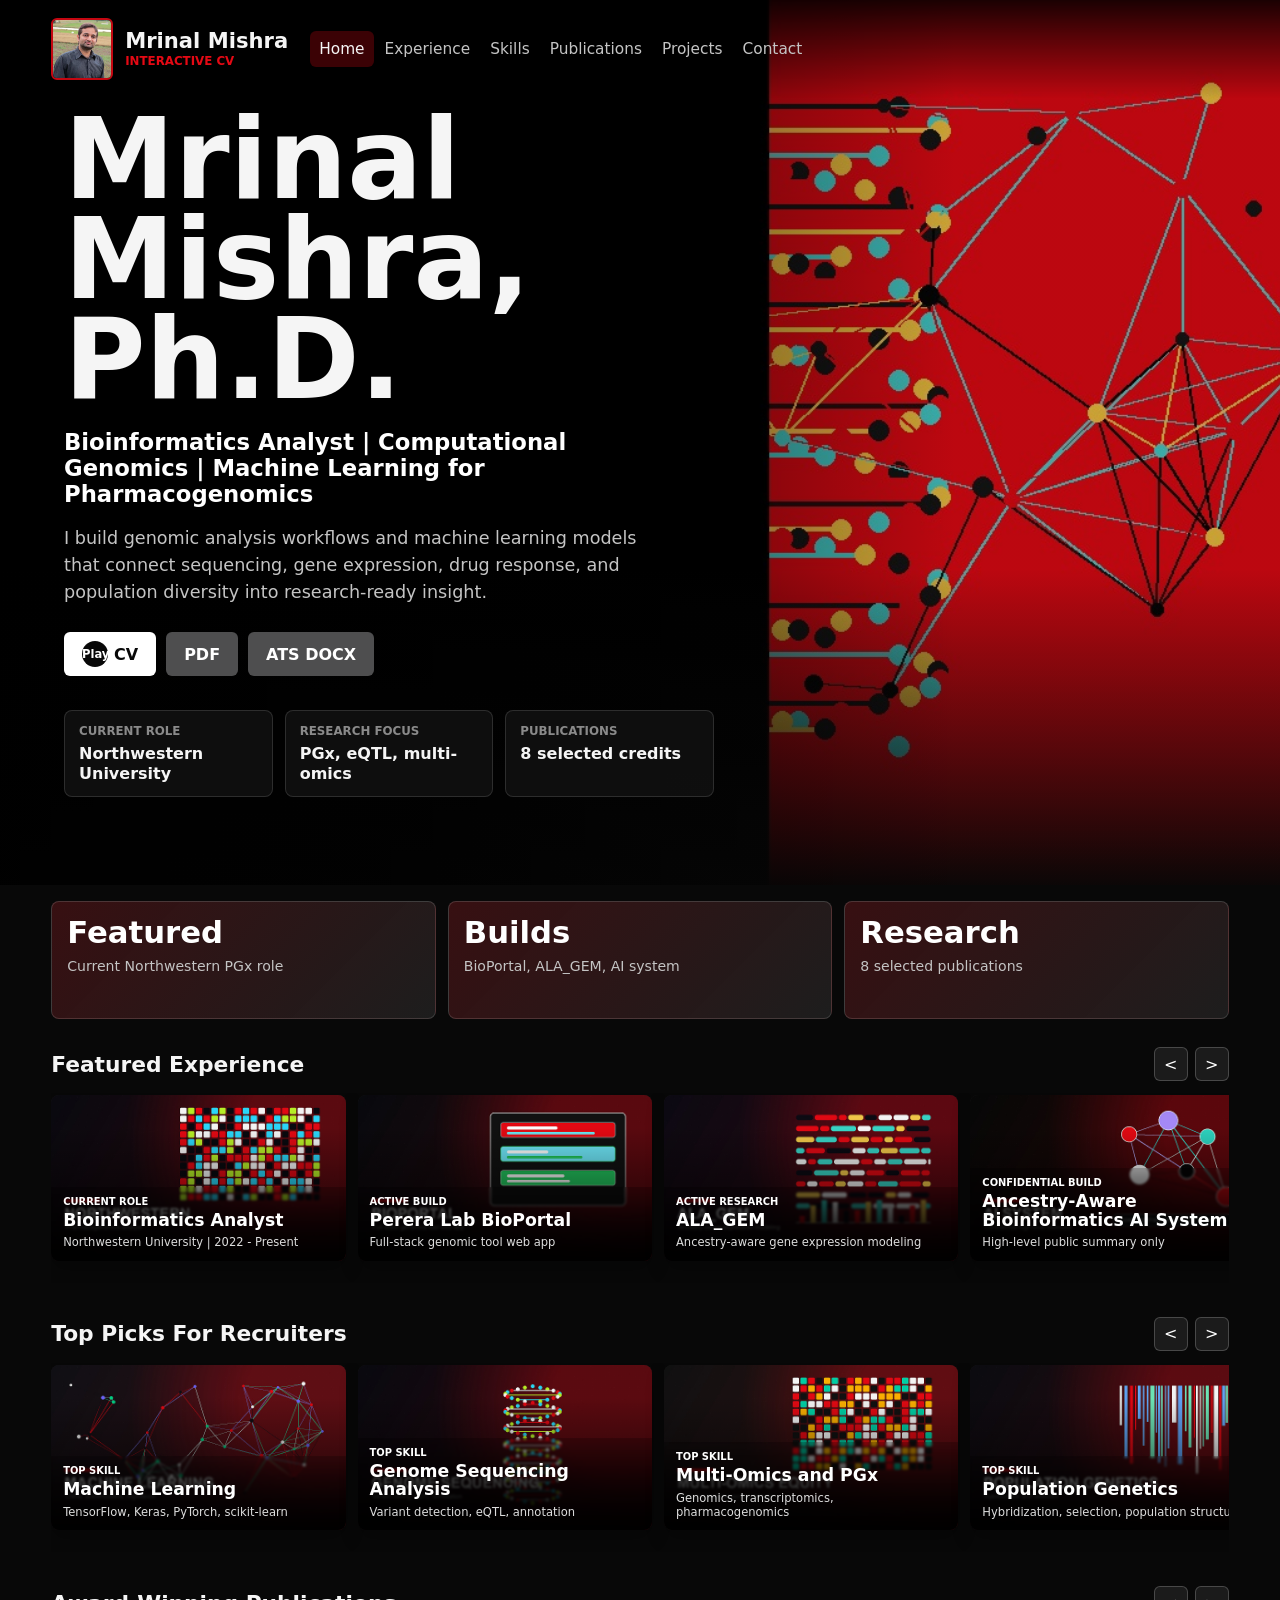
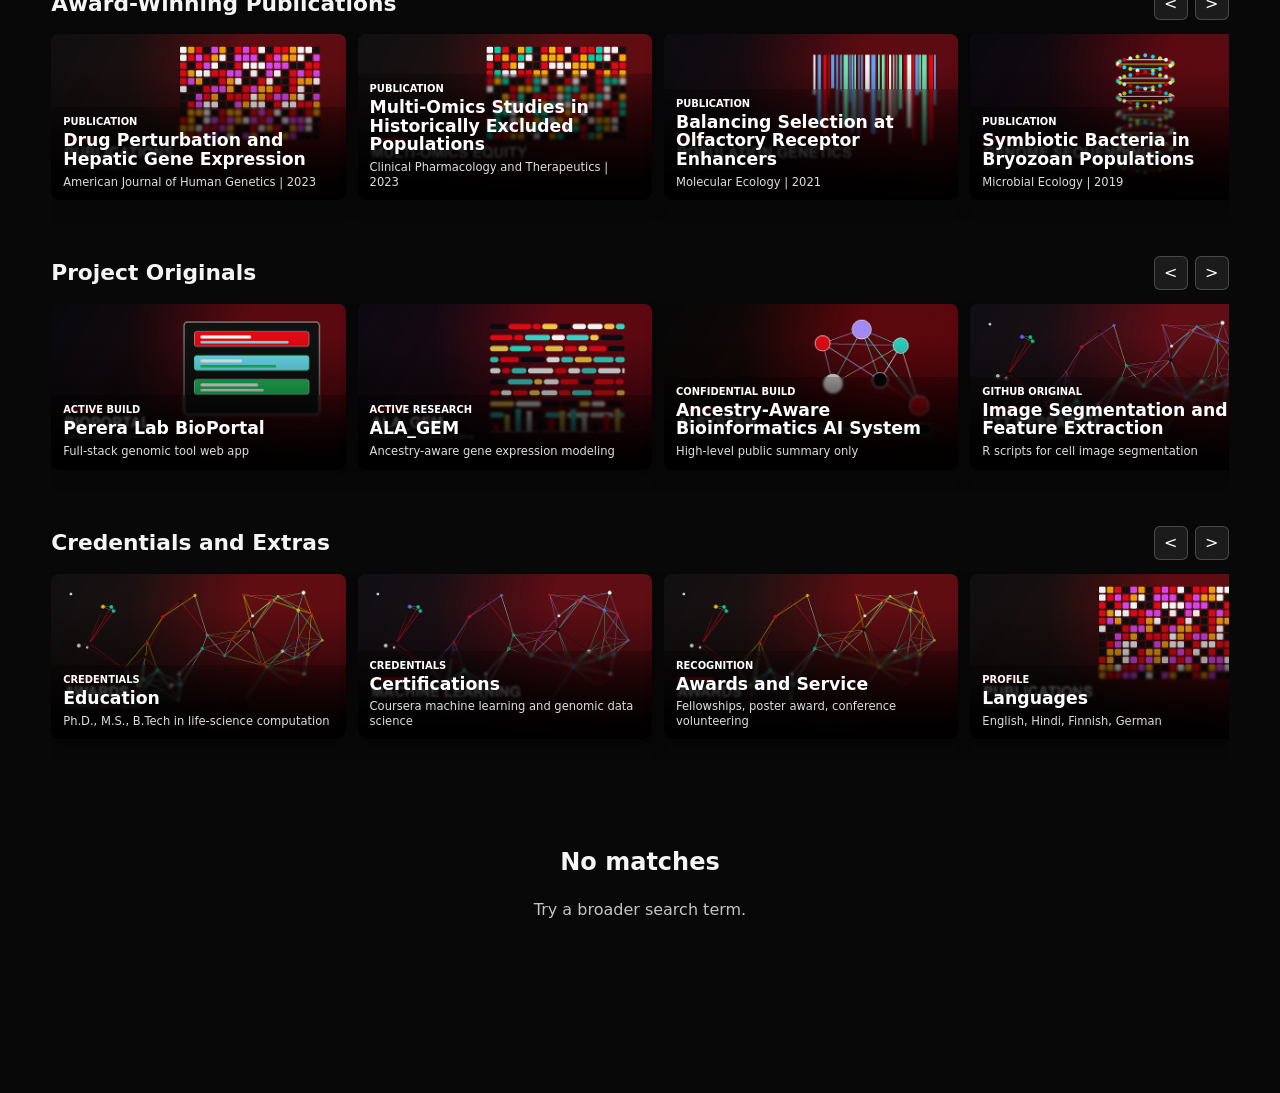
==== index.html @ 14920aa0 "Publish interactive CV site" ====
<!doctype html>
<html lang="en">
  <head>
    <meta charset="utf-8">
    <meta name="viewport" content="width=device-width, initial-scale=1">
    <title>Mrinal Mishra | Interactive CV</title>
    <meta name="description" content="Interactive streaming-style CV for Mrinal Mishra, Ph.D., Bioinformatics Analyst.">
    <link rel="preload" href="assets/hero-genomics.jpg" as="image">
    <link rel="stylesheet" href="styles.css">
  </head>
  <body>
    <header class="topbar" data-topbar>
      <a class="brand" href="#home" aria-label="Mrinal Mishra interactive CV home">
        <img class="brand-photo" src="assets/mrinal-avatar.jpg" alt="Mrinal Mishra">
        <span>
          <strong>Mrinal Mishra</strong>
          <small>Interactive CV</small>
        </span>
      </a>
      <nav class="nav-tabs" aria-label="CV sections">
        <button class="nav-tab is-active" data-tab="home" type="button">Home</button>
        <button class="nav-tab" data-tab="experience" type="button">Experience</button>
        <button class="nav-tab" data-tab="skills" type="button">Skills</button>
        <button class="nav-tab" data-tab="publications" type="button">Publications</button>
        <button class="nav-tab" data-tab="projects" type="button">Projects</button>
        <button class="nav-tab" data-tab="contact" type="button">Contact</button>
      </nav>
    </header>

    <main id="home">
      <section class="hero" aria-labelledby="hero-title">
        <div class="hero-backdrop"></div>
        <div class="hero-copy">
          <h1 id="hero-title">Mrinal Mishra, Ph.D.</h1>
          <p class="subtitle">Bioinformatics Analyst | Computational Genomics | Machine Learning for Pharmacogenomics</p>
          <p class="summary">
            I build genomic analysis workflows and machine learning models that connect sequencing, gene expression,
            drug response, and population diversity into research-ready insight.
          </p>
          <div class="hero-buttons" aria-label="Primary actions">
            <button class="primary-btn" data-open-profile type="button"><span aria-hidden="true">Play</span> CV</button>
            <a class="secondary-btn" href="downloads/Mrinal_Mishra_Netflix_Style_CV.pdf">PDF</a>
            <a class="secondary-btn" href="downloads/Mrinal_Mishra_ATS_CV.docx">ATS DOCX</a>
          </div>
          <dl class="stats">
            <div>
              <dt>Current Role</dt>
              <dd>Northwestern University</dd>
            </div>
            <div>
              <dt>Research Focus</dt>
              <dd>PGx, eQTL, multi-omics</dd>
            </div>
            <div>
              <dt>Publications</dt>
              <dd>8 selected credits</dd>
            </div>
          </dl>
        </div>
      </section>

      <section class="rail-shell" aria-live="polite">
        <div class="section-heading">
          <p data-tab-label>Home</p>
          <h2 data-page-title>Because you viewed computational genomics</h2>
        </div>
        <div class="tab-panel" data-tab-panel></div>
        <div class="rail-stack" data-rows></div>
        <div class="empty-state" data-empty hidden>
          <h2>No matches</h2>
          <p>Try a broader search term.</p>
        </div>
      </section>
    </main>

    <div class="modal" data-modal hidden role="dialog" aria-modal="true">
      <div class="modal-panel" data-modal-panel>
        <button class="modal-close" data-close-modal type="button" aria-label="Close detail panel">x</button>
        <div class="modal-art" data-modal-art></div>
        <div class="modal-body">
          <p class="modal-kicker" data-modal-kicker></p>
          <h2 data-modal-title></h2>
          <p class="modal-meta" data-modal-meta></p>
          <p class="modal-summary" data-modal-summary></p>
          <div class="modal-figure" data-modal-figure></div>
          <ul class="modal-list" data-modal-list></ul>
          <div class="modal-links" data-modal-links></div>
        </div>
      </div>
    </div>

    <template id="row-template">
      <section class="rail" data-row>
        <div class="rail-head">
          <h3></h3>
          <div class="rail-controls">
            <button type="button" class="rail-btn" data-scroll-left aria-label="Scroll row left">&lt;</button>
            <button type="button" class="rail-btn" data-scroll-right aria-label="Scroll row right">&gt;</button>
          </div>
        </div>
        <div class="cards" data-cards></div>
      </section>
    </template>

    <template id="card-template">
      <article class="card" tabindex="0">
        <img alt="">
        <div class="card-gradient"></div>
        <div class="card-copy">
          <p class="card-kicker"></p>
          <h4></h4>
          <p class="card-line"></p>
        </div>
      </article>
    </template>

    <script src="app.js"></script>
  </body>
</html>
---- styles.css ----
:root {
  color-scheme: dark;
  --bg: #080808;
  --bg-2: #111111;
  --panel: #181818;
  --panel-2: #242424;
  --text: #f5f5f5;
  --muted: #c4c4c4;
  --dim: #8a8a8a;
  --red: #e50914;
  --red-dark: #b20710;
  --teal: #38d7c7;
  --gold: #f7c94b;
  --violet: #9b5cff;
  --radius: 8px;
  --shadow: 0 20px 48px rgba(0, 0, 0, 0.48);
}

* {
  box-sizing: border-box;
}

html {
  scroll-behavior: smooth;
}

body {
  margin: 0;
  min-height: 100vh;
  background:
    linear-gradient(180deg, rgba(8, 8, 8, 0.42) 0%, var(--bg) 54%),
    var(--bg);
  color: var(--text);
  font-family: Inter, ui-sans-serif, system-ui, -apple-system, BlinkMacSystemFont, "Segoe UI", sans-serif;
  letter-spacing: 0;
}

body.modal-open {
  overflow: hidden;
}

a {
  color: inherit;
  text-decoration: none;
}

button,
input {
  font: inherit;
}

.sr-only {
  position: absolute;
  width: 1px;
  height: 1px;
  padding: 0;
  margin: -1px;
  overflow: hidden;
  clip: rect(0, 0, 0, 0);
  white-space: nowrap;
  border: 0;
}

.topbar {
  position: fixed;
  z-index: 30;
  inset: 0 0 auto;
  display: flex;
  align-items: center;
  gap: 22px;
  padding: 18px clamp(18px, 4vw, 58px);
  background: linear-gradient(180deg, rgba(0, 0, 0, 0.86), rgba(0, 0, 0, 0));
  transition: background 180ms ease, padding 180ms ease;
}

.topbar.is-solid {
  padding-block: 12px;
  background: rgba(5, 5, 5, 0.94);
  backdrop-filter: blur(12px);
  box-shadow: 0 8px 24px rgba(0, 0, 0, 0.35);
}

.brand {
  flex: 0 0 auto;
  display: inline-flex;
  align-items: center;
  gap: 12px;
  min-width: 220px;
  color: var(--text);
  line-height: 1.05;
}

.brand-photo {
  width: 62px;
  height: 62px;
  border-radius: 6px;
  object-fit: cover;
  border: 2px solid rgba(229, 9, 20, 0.86);
  box-shadow: 0 8px 20px rgba(0, 0, 0, 0.34);
}

.brand strong,
.brand small {
  display: block;
}

.brand strong {
  font-size: clamp(1.05rem, 1.65vw, 1.34rem);
  font-weight: 900;
}

.brand small {
  margin-top: 3px;
  color: var(--red);
  font-size: 0.74rem;
  font-weight: 850;
  text-transform: uppercase;
}

.nav-tabs {
  display: flex;
  flex-wrap: nowrap;
  align-items: center;
  gap: 2px;
  min-width: 0;
}

.nav-tab {
  min-height: 36px;
  border: 0;
  border-radius: 6px;
  padding: 7px 9px;
  color: var(--muted);
  background: transparent;
  cursor: pointer;
  font-size: 0.96rem;
  transition: color 140ms ease, background 140ms ease;
}

.nav-tab:hover,
.nav-tab:focus-visible {
  color: var(--text);
  background: rgba(255, 255, 255, 0.09);
  outline: none;
}

.nav-tab.is-active {
  color: var(--text);
  background: rgba(229, 9, 20, 0.26);
}

.hero {
  position: relative;
  min-height: 92vh;
  display: grid;
  align-items: end;
  padding: 110px clamp(18px, 5vw, 64px) 88px;
  overflow: hidden;
}

body:not([data-view="home"]) .hero {
  min-height: 48vh;
  padding-top: 98px;
  padding-bottom: 42px;
}

body:not([data-view="home"]) h1 {
  max-width: 18ch;
  font-size: clamp(2.5rem, 6vw, 5.3rem);
}

body:not([data-view="home"]) .subtitle {
  width: min(760px, 100%);
}

body:not([data-view="home"]) .summary {
  display: none;
}

body:not([data-view="home"]) .hero-buttons,
body:not([data-view="home"]) .stats {
  display: none;
}

.hero-backdrop {
  position: absolute;
  inset: 0;
  background:
    linear-gradient(90deg, rgba(0, 0, 0, 0.94) 0%, rgba(0, 0, 0, 0.78) 32%, rgba(0, 0, 0, 0.18) 74%),
    linear-gradient(180deg, rgba(0, 0, 0, 0) 64%, var(--bg) 100%),
    url("assets/hero-genomics.jpg") center / cover no-repeat;
  transform: scale(1.02);
}

.hero-copy {
  position: relative;
  z-index: 1;
  width: min(700px, 100%);
}

.eyebrow {
  display: inline-flex;
  align-items: center;
  min-height: 28px;
  margin: 0 0 12px;
  padding: 5px 9px;
  border-radius: 5px;
  background: rgba(229, 9, 20, 0.95);
  color: white;
  font-size: 0.76rem;
  font-weight: 800;
  text-transform: uppercase;
}

h1 {
  margin: 0;
  max-width: 12ch;
  font-size: clamp(3.2rem, 8.7vw, 7.6rem);
  line-height: 0.9;
  letter-spacing: 0;
}

.subtitle {
  width: min(620px, 100%);
  margin: 18px 0 0;
  color: #ffffff;
  font-size: clamp(1rem, 2.2vw, 1.42rem);
  font-weight: 800;
}

.summary {
  width: min(610px, 100%);
  margin: 18px 0 0;
  color: var(--muted);
  font-size: clamp(0.96rem, 1.45vw, 1.1rem);
  line-height: 1.55;
}

.hero-buttons {
  display: flex;
  flex-wrap: wrap;
  gap: 10px;
  margin-top: 26px;
}

.primary-btn,
.secondary-btn {
  display: inline-flex;
  align-items: center;
  justify-content: center;
  min-height: 44px;
  border: 0;
  border-radius: 6px;
  padding: 0 18px;
  font-weight: 850;
  cursor: pointer;
}

.primary-btn {
  gap: 6px;
  color: #080808;
  background: #ffffff;
}

.primary-btn span {
  display: inline-grid;
  place-items: center;
  width: 26px;
  height: 26px;
  border-radius: 50%;
  color: white;
  background: #080808;
  font-size: 0.72rem;
}

.secondary-btn {
  color: white;
  background: rgba(109, 109, 110, 0.72);
}

.primary-btn:hover,
.secondary-btn:hover,
.primary-btn:focus-visible,
.secondary-btn:focus-visible {
  filter: brightness(1.08);
  outline: 2px solid rgba(255, 255, 255, 0.72);
  outline-offset: 2px;
}

.stats {
  display: grid;
  grid-template-columns: repeat(3, minmax(0, 1fr));
  gap: 12px;
  width: min(650px, 100%);
  margin: 34px 0 0;
}

.stats div {
  min-height: 76px;
  padding: 13px 14px;
  border: 1px solid rgba(255, 255, 255, 0.13);
  border-radius: var(--radius);
  background: rgba(20, 20, 20, 0.72);
}

.stats dt {
  color: var(--dim);
  font-size: 0.74rem;
  font-weight: 800;
  text-transform: uppercase;
}

.stats dd {
  margin: 6px 0 0;
  color: var(--text);
  font-weight: 800;
  line-height: 1.2;
}

.rail-shell {
  margin-top: -42px;
  padding: 0 clamp(18px, 4vw, 58px) 72px;
}

body:not([data-view="home"]) .rail-shell {
  margin-top: 0;
}

.section-heading {
  display: flex;
  align-items: end;
  justify-content: space-between;
  gap: 18px;
  margin-bottom: 18px;
}

.section-heading p {
  margin: 0 0 6px;
  color: var(--red);
  font-size: 0.78rem;
  font-weight: 900;
  text-transform: uppercase;
}

.section-heading h2 {
  margin: 0;
  font-size: clamp(1.5rem, 3vw, 2.4rem);
  line-height: 1.05;
}

.rail-stack {
  display: grid;
  gap: 34px;
}

.tab-panel {
  display: grid;
  grid-template-columns: repeat(3, minmax(0, 1fr));
  gap: 12px;
  margin: 0 0 28px;
}

.tab-panel:empty {
  display: none;
}

.tab-stat {
  min-height: 118px;
  border: 1px solid rgba(255, 255, 255, 0.14);
  border-radius: var(--radius);
  padding: 15px;
  background:
    linear-gradient(135deg, rgba(229, 9, 20, 0.18), rgba(255, 255, 255, 0.05)),
    rgba(20, 20, 20, 0.88);
}

.tab-stat strong {
  display: block;
  color: white;
  font-size: clamp(1.35rem, 2.4vw, 2.05rem);
  line-height: 1;
}

.tab-stat span {
  display: block;
  margin-top: 9px;
  color: var(--muted);
  font-size: 0.88rem;
  line-height: 1.35;
}

.rail {
  min-width: 0;
}

.rail-head {
  display: flex;
  justify-content: space-between;
  align-items: center;
  gap: 12px;
  margin-bottom: 12px;
}

.rail h3 {
  margin: 0;
  font-size: clamp(1.05rem, 1.7vw, 1.45rem);
}

.rail-controls {
  display: flex;
  gap: 7px;
}

.rail-btn {
  width: 34px;
  height: 34px;
  border: 1px solid rgba(255, 255, 255, 0.2);
  border-radius: 6px;
  color: white;
  background: rgba(255, 255, 255, 0.08);
  cursor: pointer;
}

.rail-btn:hover,
.rail-btn:focus-visible {
  background: rgba(229, 9, 20, 0.82);
  outline: none;
}

.cards {
  display: grid;
  grid-auto-flow: column;
  grid-auto-columns: clamp(210px, 23vw, 320px);
  gap: 12px;
  overflow-x: auto;
  overflow-y: visible;
  padding: 2px 0 22px;
  scroll-snap-type: x proximity;
  scrollbar-width: thin;
  scrollbar-color: #555 transparent;
}

.card {
  position: relative;
  aspect-ratio: 16 / 9;
  min-height: 132px;
  border: 0;
  border-radius: var(--radius);
  overflow: hidden;
  background: var(--panel);
  box-shadow: 0 8px 18px rgba(0, 0, 0, 0.3);
  cursor: pointer;
  scroll-snap-align: start;
  transform-origin: center;
  transition: transform 150ms ease, box-shadow 150ms ease, filter 150ms ease;
}

.card:hover,
.card:focus-visible {
  z-index: 4;
  transform: scale(1.045) translateY(-4px);
  box-shadow: var(--shadow);
  outline: 2px solid rgba(255, 255, 255, 0.72);
  outline-offset: 2px;
}

.card img {
  position: absolute;
  inset: 0;
  width: 100%;
  height: 100%;
  object-fit: cover;
}

.card-gradient {
  position: absolute;
  inset: 0;
  background: linear-gradient(180deg, rgba(0, 0, 0, 0.02) 20%, rgba(0, 0, 0, 0.86) 100%);
}

.card-copy {
  position: absolute;
  inset: auto 0 0;
  min-height: 54px;
  padding: 9px 12px 11px;
  background: linear-gradient(180deg, rgba(0, 0, 0, 0.2), rgba(0, 0, 0, 0.86));
  backdrop-filter: blur(1px);
}

.card-kicker {
  margin: 0 0 4px;
  color: #ffffff;
  font-size: 0.62rem;
  font-weight: 900;
  text-transform: uppercase;
}

.card h4 {
  margin: 0;
  max-width: 100%;
  color: white;
  font-size: clamp(0.92rem, 1.35vw, 1.08rem);
  line-height: 1.08;
}

.card-line {
  margin: 6px 0 0;
  color: #dddddd;
  font-size: 0.72rem;
  line-height: 1.25;
}

.empty-state {
  min-height: 260px;
  display: grid;
  place-content: center;
  text-align: center;
  color: var(--muted);
}

.empty-state h2 {
  margin: 0 0 8px;
  color: var(--text);
}

.modal {
  position: fixed;
  inset: 0;
  z-index: 80;
  width: 100vw;
  max-width: none;
  height: 100dvh;
  max-height: none;
  border: 0;
  padding: 0;
  overflow: hidden;
  margin: 0;
  background: rgba(0, 0, 0, 0.78);
  backdrop-filter: blur(3px);
  color: var(--text);
}

.modal-panel {
  position: fixed;
  top: 7dvh;
  left: 50%;
  transform: translateX(-50%);
  width: min(920px, calc(100vw - 28px));
  max-height: min(86dvh, 820px);
  border-radius: var(--radius);
  overflow: hidden;
  display: flex;
  flex-direction: column;
  background: #161616;
  box-shadow: var(--shadow);
}

.modal-close {
  position: absolute;
  z-index: 3;
  top: 14px;
  right: 14px;
  width: 36px;
  height: 36px;
  border: 0;
  border-radius: 50%;
  color: white;
  background: rgba(0, 0, 0, 0.74);
  cursor: pointer;
}

.modal-close:hover,
.modal-close:focus-visible {
  outline: 2px solid white;
}

.modal-art {
  flex: 0 0 auto;
  min-height: 280px;
  background-position: center;
  background-size: cover;
}

.modal-art::after {
  content: "";
  display: block;
  height: 280px;
  background: linear-gradient(180deg, rgba(0, 0, 0, 0.08) 0%, #161616 94%);
}

.modal-body {
  flex: 1 1 auto;
  min-height: 0;
  overflow-y: auto;
  overscroll-behavior: contain;
  margin-top: -54px;
  padding: 0 clamp(18px, 4vw, 44px) 38px;
  position: relative;
  scrollbar-width: thin;
  scrollbar-color: var(--red) rgba(255, 255, 255, 0.1);
}

.modal-body::-webkit-scrollbar {
  width: 10px;
}

.modal-body::-webkit-scrollbar-track {
  background: rgba(255, 255, 255, 0.1);
}

.modal-body::-webkit-scrollbar-thumb {
  background: var(--red);
  border-radius: 999px;
}

.modal-kicker {
  margin: 0 0 8px;
  color: var(--red);
  font-size: 0.76rem;
  font-weight: 950;
  text-transform: uppercase;
}

.modal h2 {
  margin: 0;
  font-size: clamp(1.8rem, 4vw, 3.25rem);
  line-height: 1.02;
}

.modal-meta {
  margin: 10px 0 0;
  color: var(--gold);
  font-weight: 850;
}

.modal-summary {
  max-width: 780px;
  margin: 16px 0 0;
  color: #e8e8e8;
  line-height: 1.6;
}

.modal-figure {
  display: grid;
  grid-template-columns: repeat(3, minmax(0, 1fr));
  gap: 10px;
  margin: 20px 0 4px;
}

.modal-figure:empty {
  display: none;
}

.figure-step {
  min-height: 104px;
  border: 1px solid rgba(255, 255, 255, 0.14);
  border-radius: var(--radius);
  padding: 12px;
  background:
    radial-gradient(circle at 85% 8%, rgba(229, 9, 20, 0.32), transparent 36%),
    rgba(255, 255, 255, 0.07);
}

.figure-step b {
  display: block;
  color: var(--gold);
  font-size: 0.72rem;
  text-transform: uppercase;
}

.figure-step span {
  display: block;
  margin-top: 8px;
  color: white;
  font-weight: 850;
  line-height: 1.25;
}

.modal-list {
  display: grid;
  gap: 8px;
  margin: 18px 0 0;
  padding-left: 20px;
  color: var(--muted);
}

.modal-links {
  display: flex;
  flex-wrap: wrap;
  gap: 10px;
  margin-top: 22px;
}

.modal-links a {
  display: inline-flex;
  align-items: center;
  min-height: 38px;
  border-radius: 6px;
  padding: 0 13px;
  background: rgba(255, 255, 255, 0.12);
  font-weight: 800;
}

.modal-links a:first-child {
  background: var(--red);
}

@media (max-width: 820px) {
  .topbar {
    display: grid;
    grid-template-columns: 1fr;
    gap: 12px;
  }

  .nav-tabs {
    overflow-x: auto;
    flex-wrap: nowrap;
    padding-bottom: 2px;
  }

  .hero {
    min-height: 88vh;
    padding-top: 140px;
  }

  .hero-backdrop {
    background:
      linear-gradient(90deg, rgba(0, 0, 0, 0.95), rgba(0, 0, 0, 0.62)),
      linear-gradient(180deg, rgba(0, 0, 0, 0) 66%, var(--bg) 100%),
      url("assets/hero-genomics.jpg") center / cover no-repeat;
  }

  h1 {
    max-width: 8ch;
  }

  body:not([data-view="home"]) h1 {
    max-width: 10ch;
    font-size: clamp(2.15rem, 10vw, 3.2rem);
  }

  body:not([data-view="home"]) .subtitle {
    width: min(330px, 100%);
    font-size: 0.98rem;
  }

  .stats {
    grid-template-columns: 1fr;
  }

  .tab-panel,
  .modal-figure {
    grid-template-columns: 1fr;
  }

  .cards {
    grid-auto-columns: minmax(220px, 78vw);
  }
}

@media (max-width: 520px) {
  .nav-tab {
    padding-inline: 9px;
  }

  .hero {
    padding-inline: 16px;
  }

  .primary-btn,
  .secondary-btn {
    width: 100%;
  }

  .rail-shell {
    padding-inline: 16px;
  }

  .section-heading {
    display: block;
  }

  .rail-controls {
    display: none;
  }
}

@media (prefers-reduced-motion: reduce) {
  *,
  *::before,
  *::after {
    scroll-behavior: auto !important;
    transition-duration: 0.01ms !important;
    animation-duration: 0.01ms !important;
    animation-iteration-count: 1 !important;
  }
}
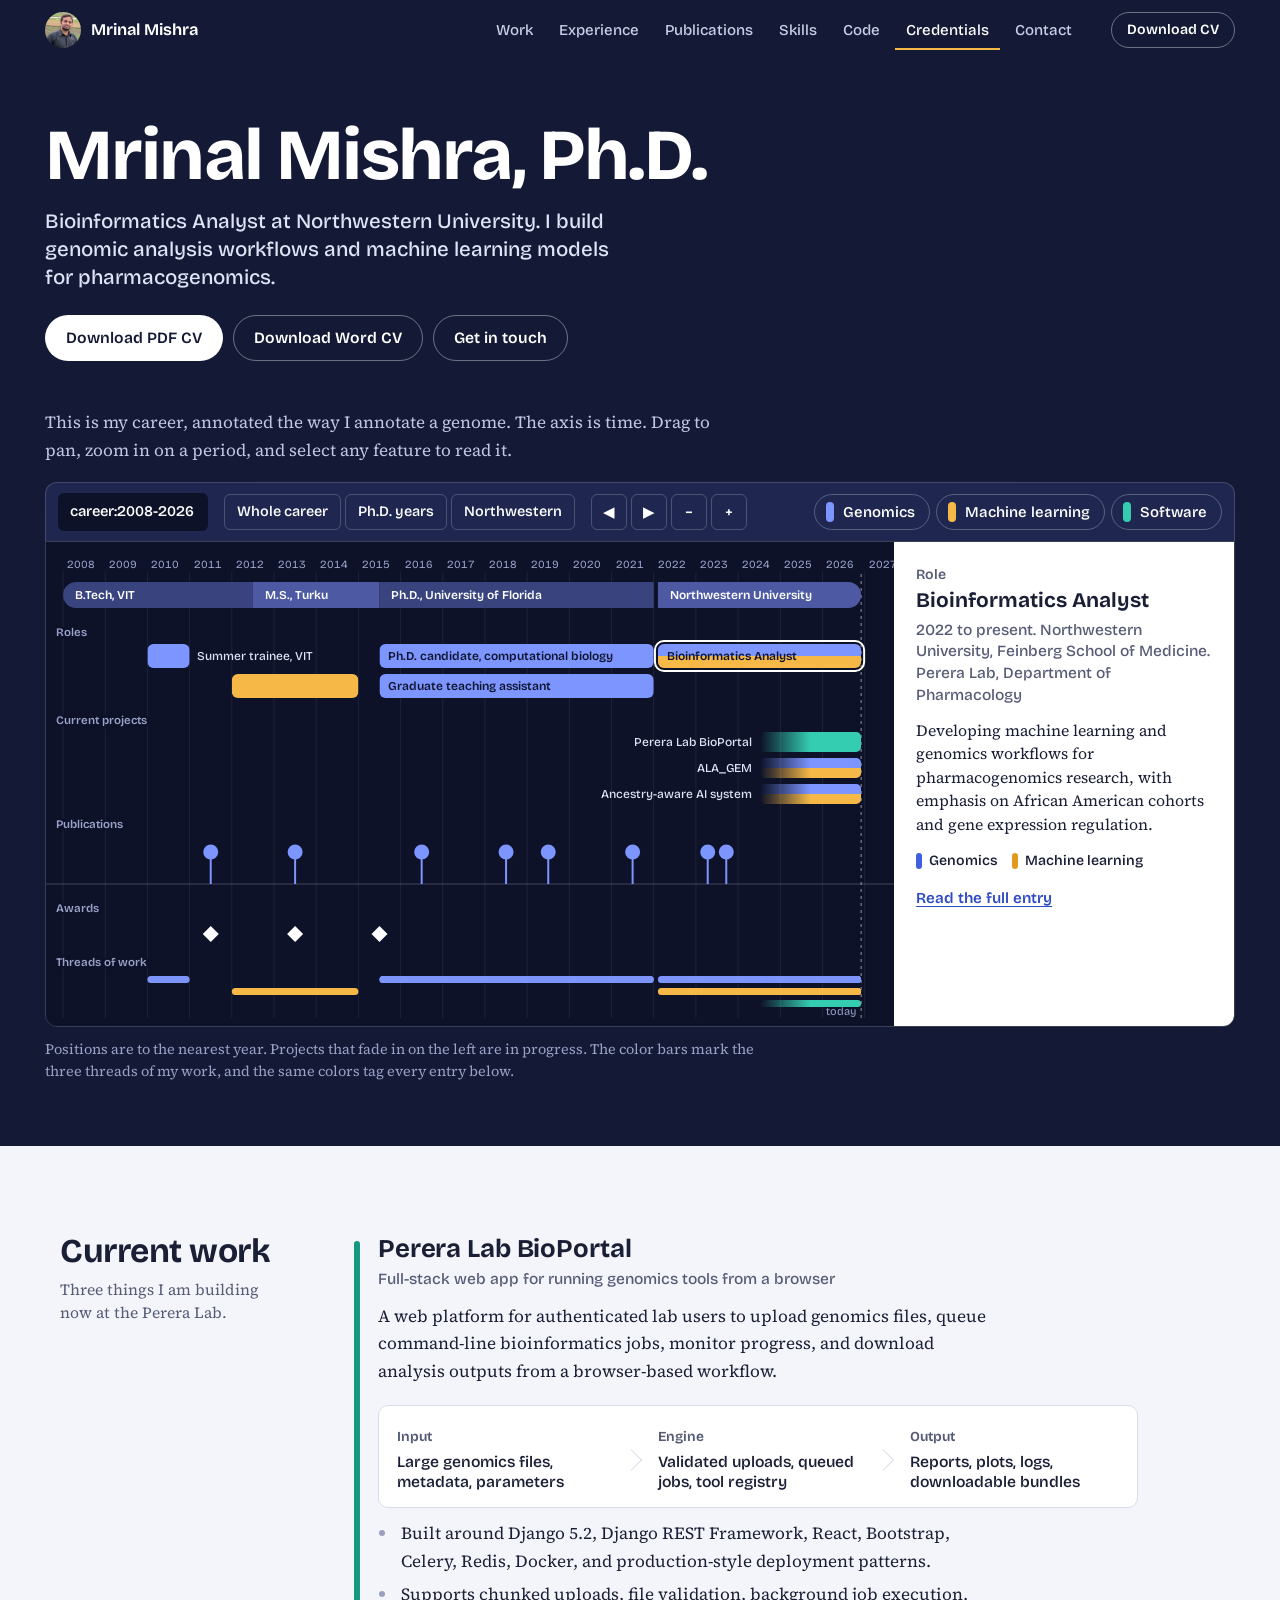
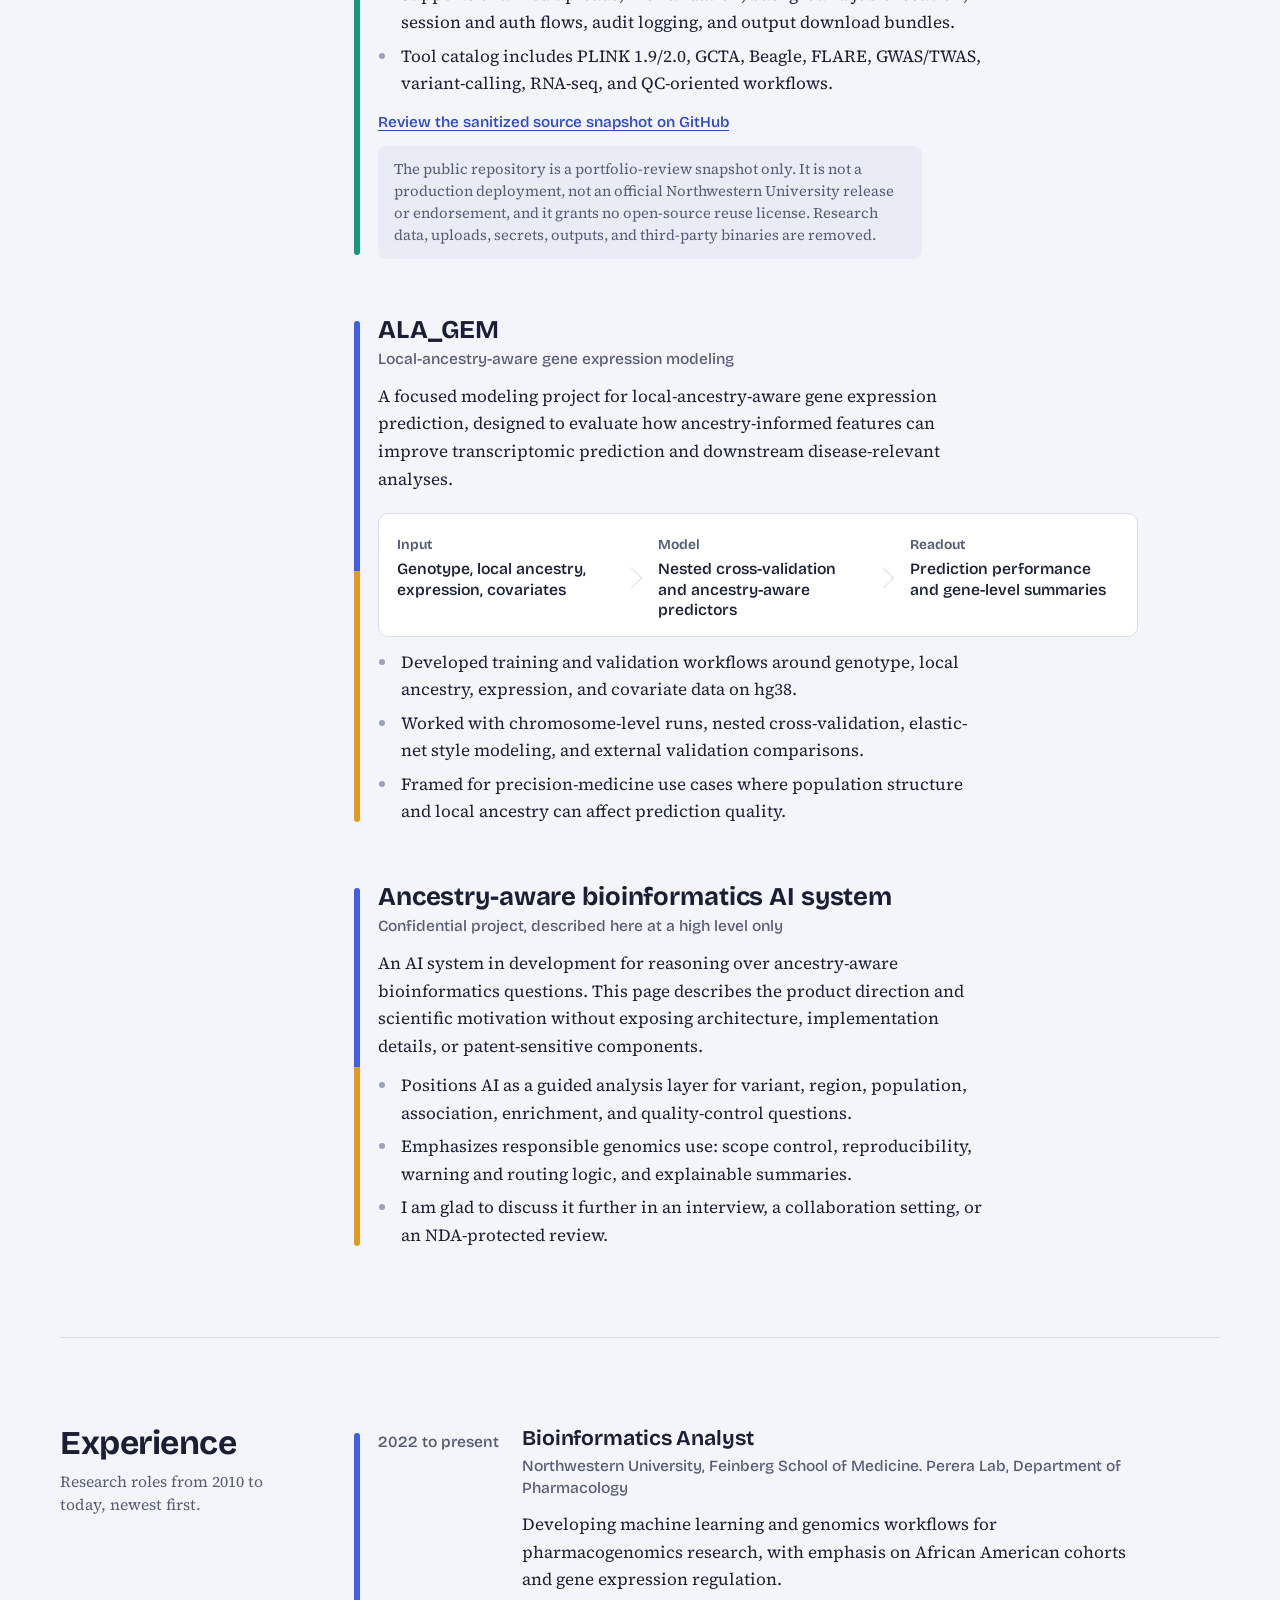
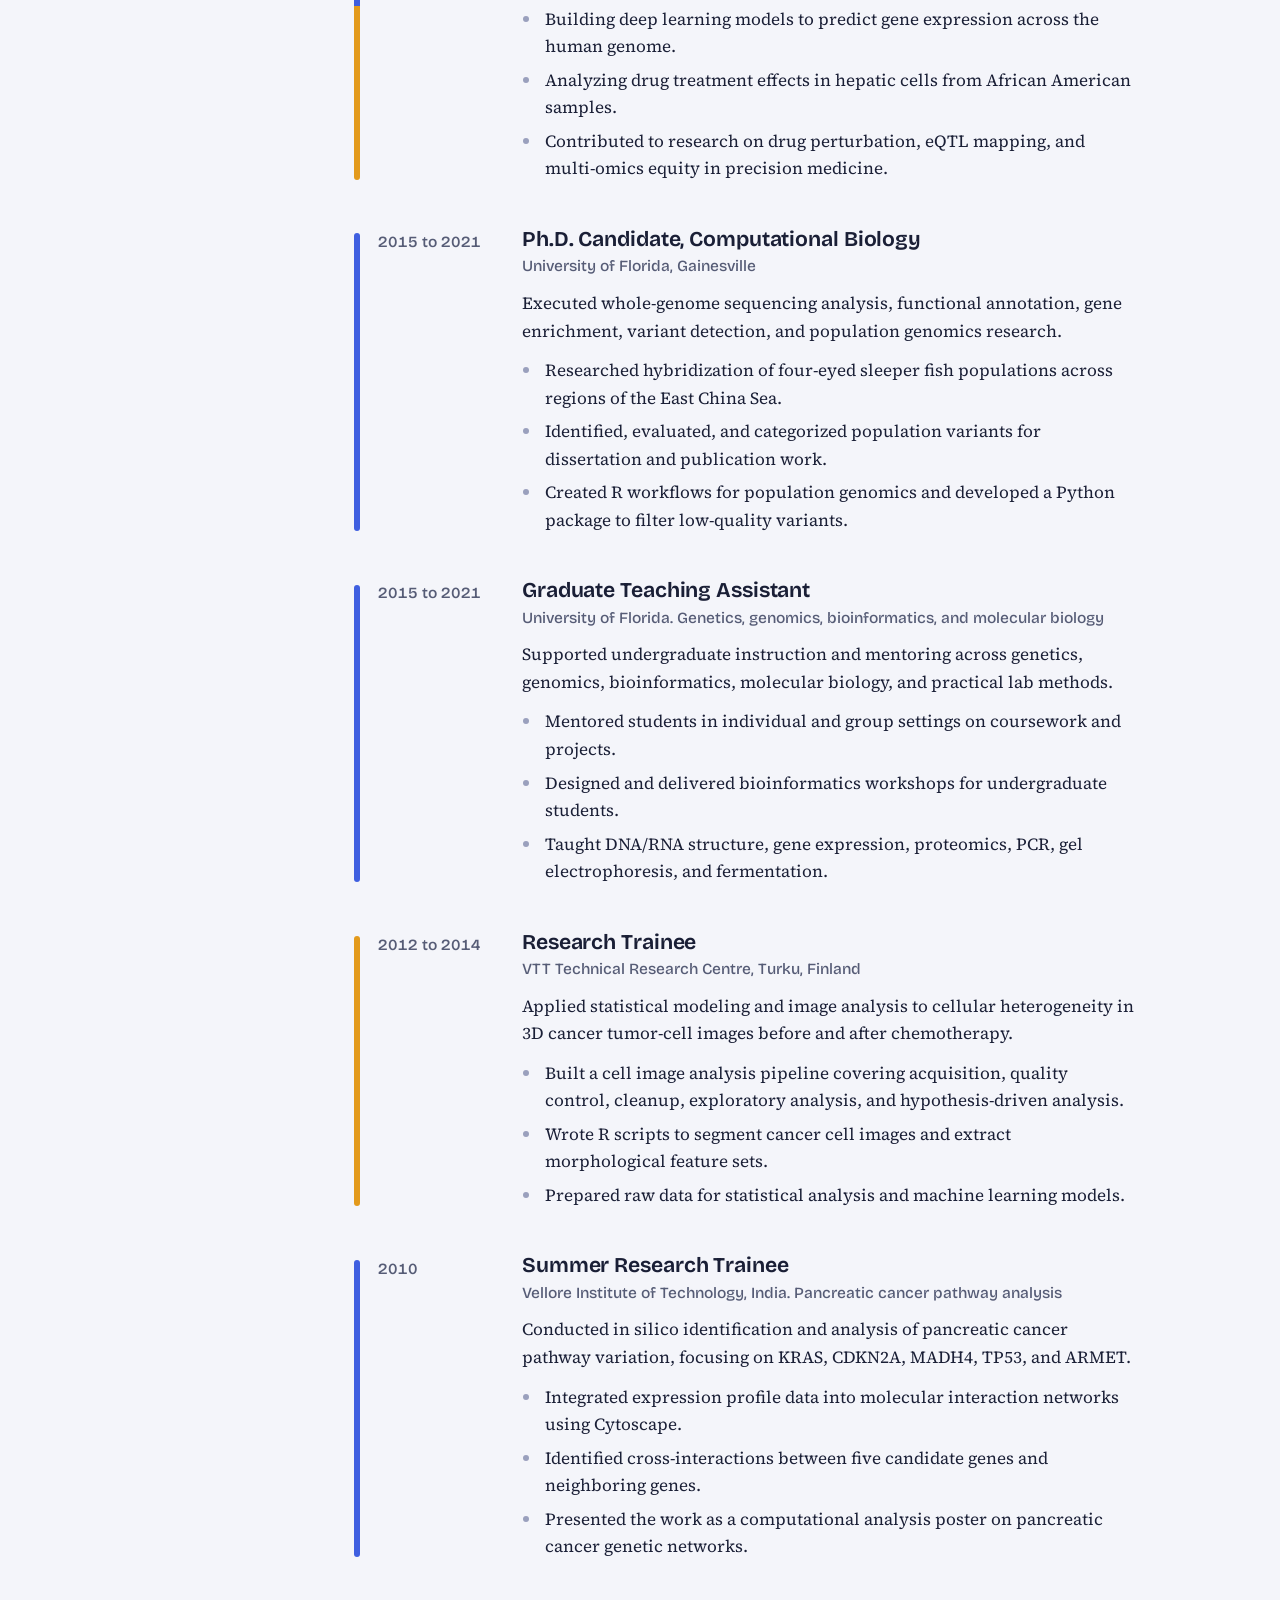
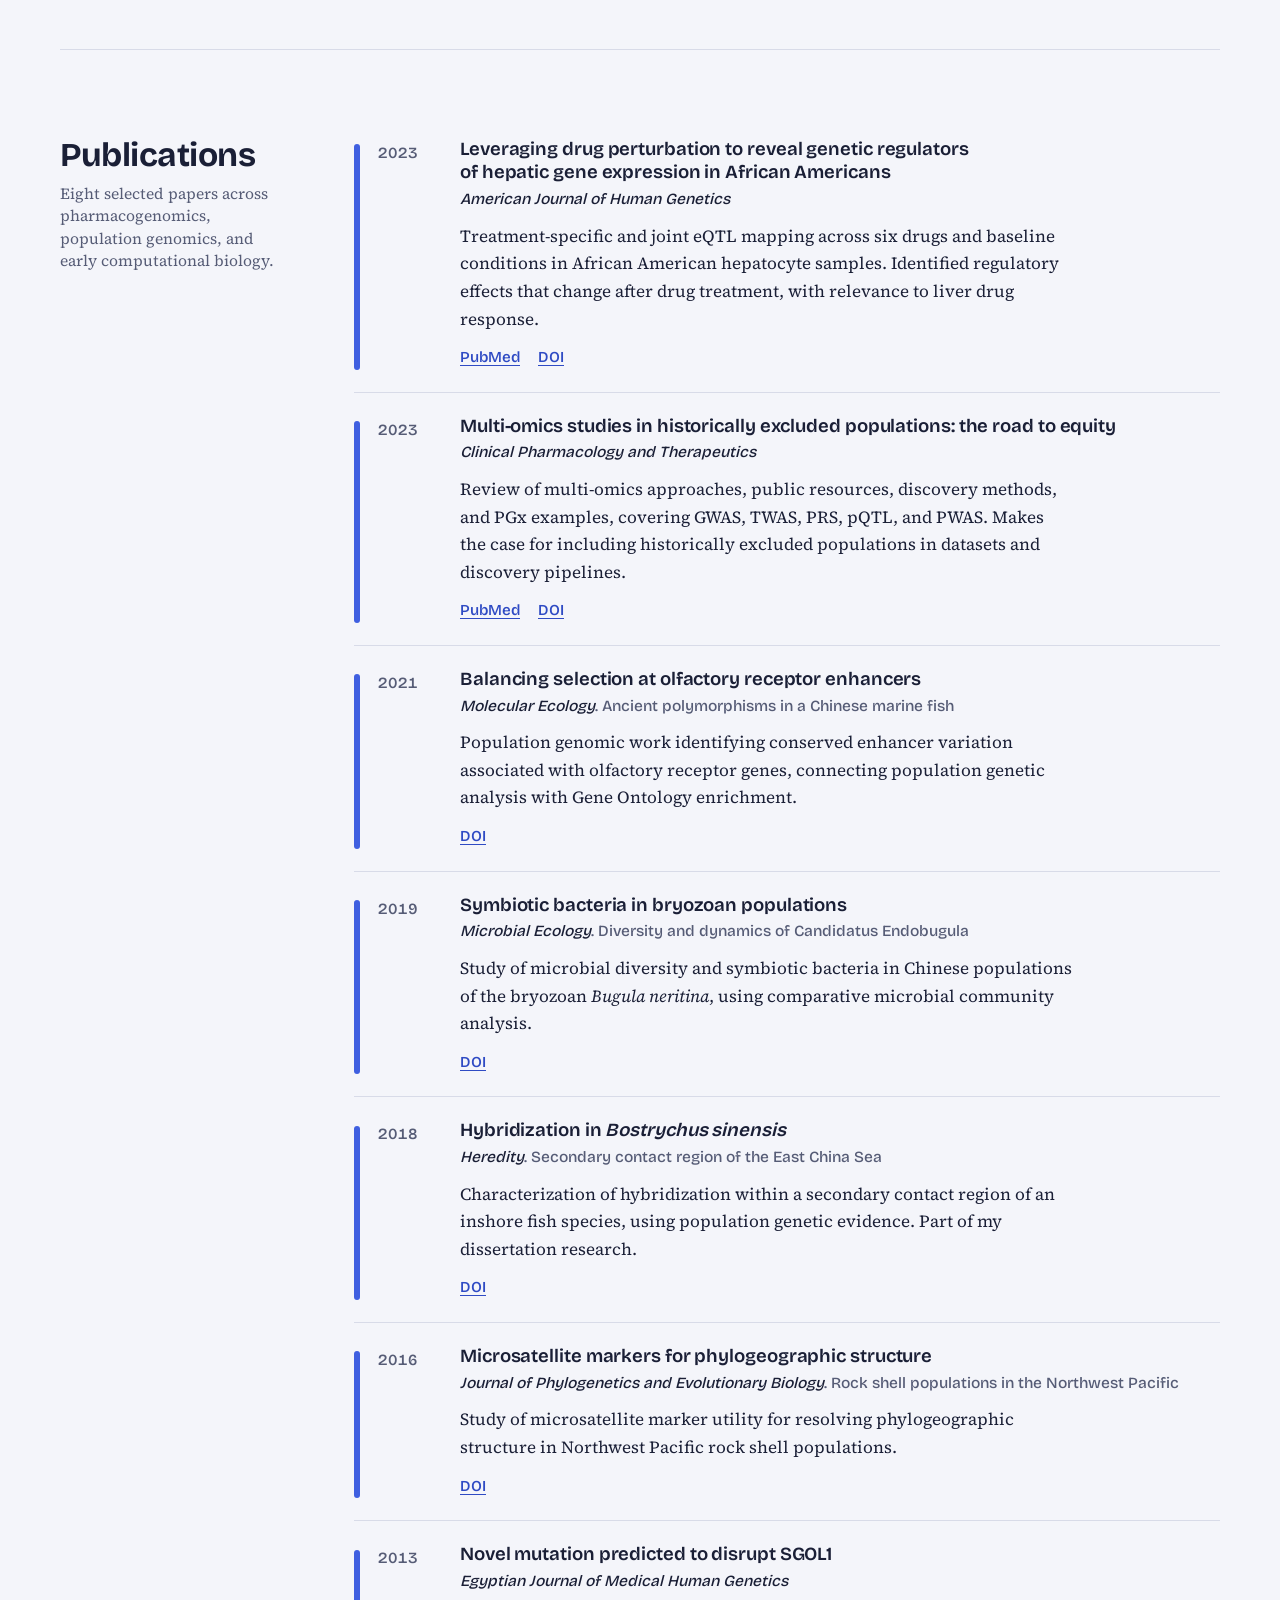
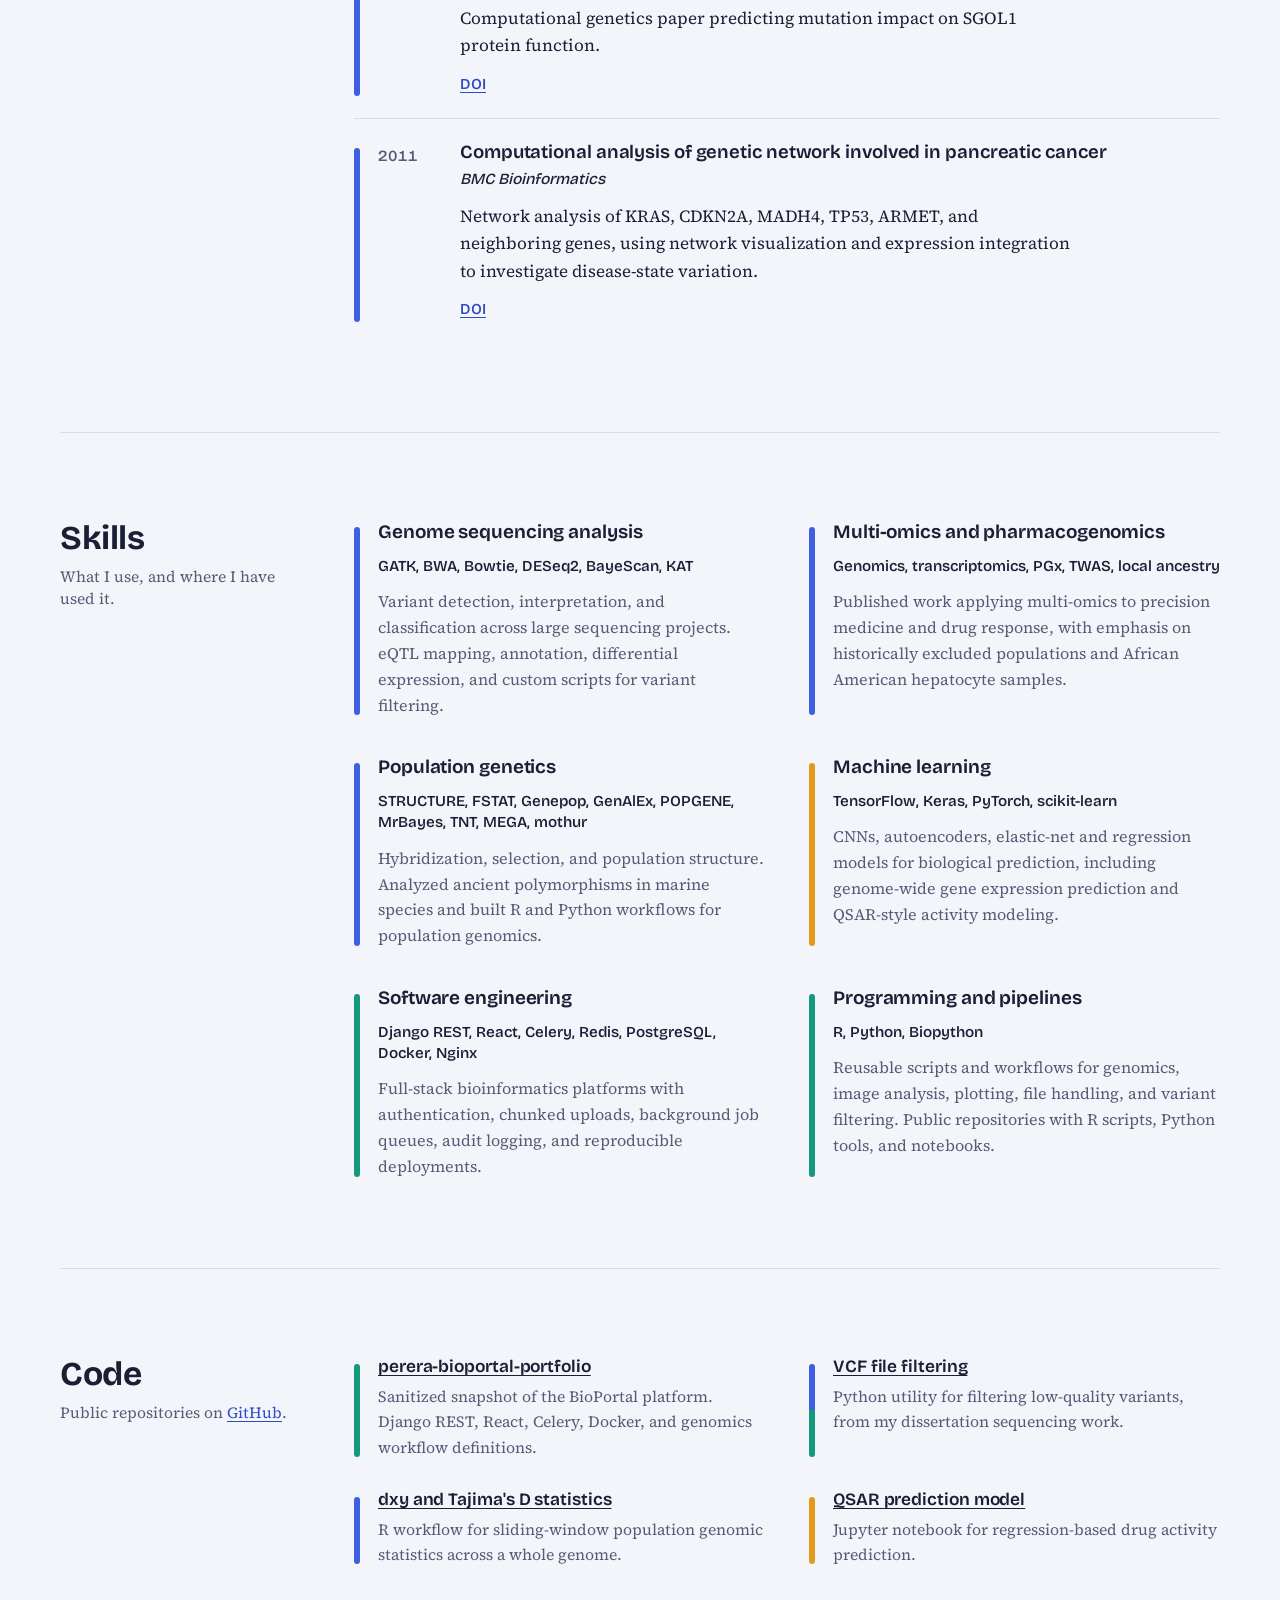
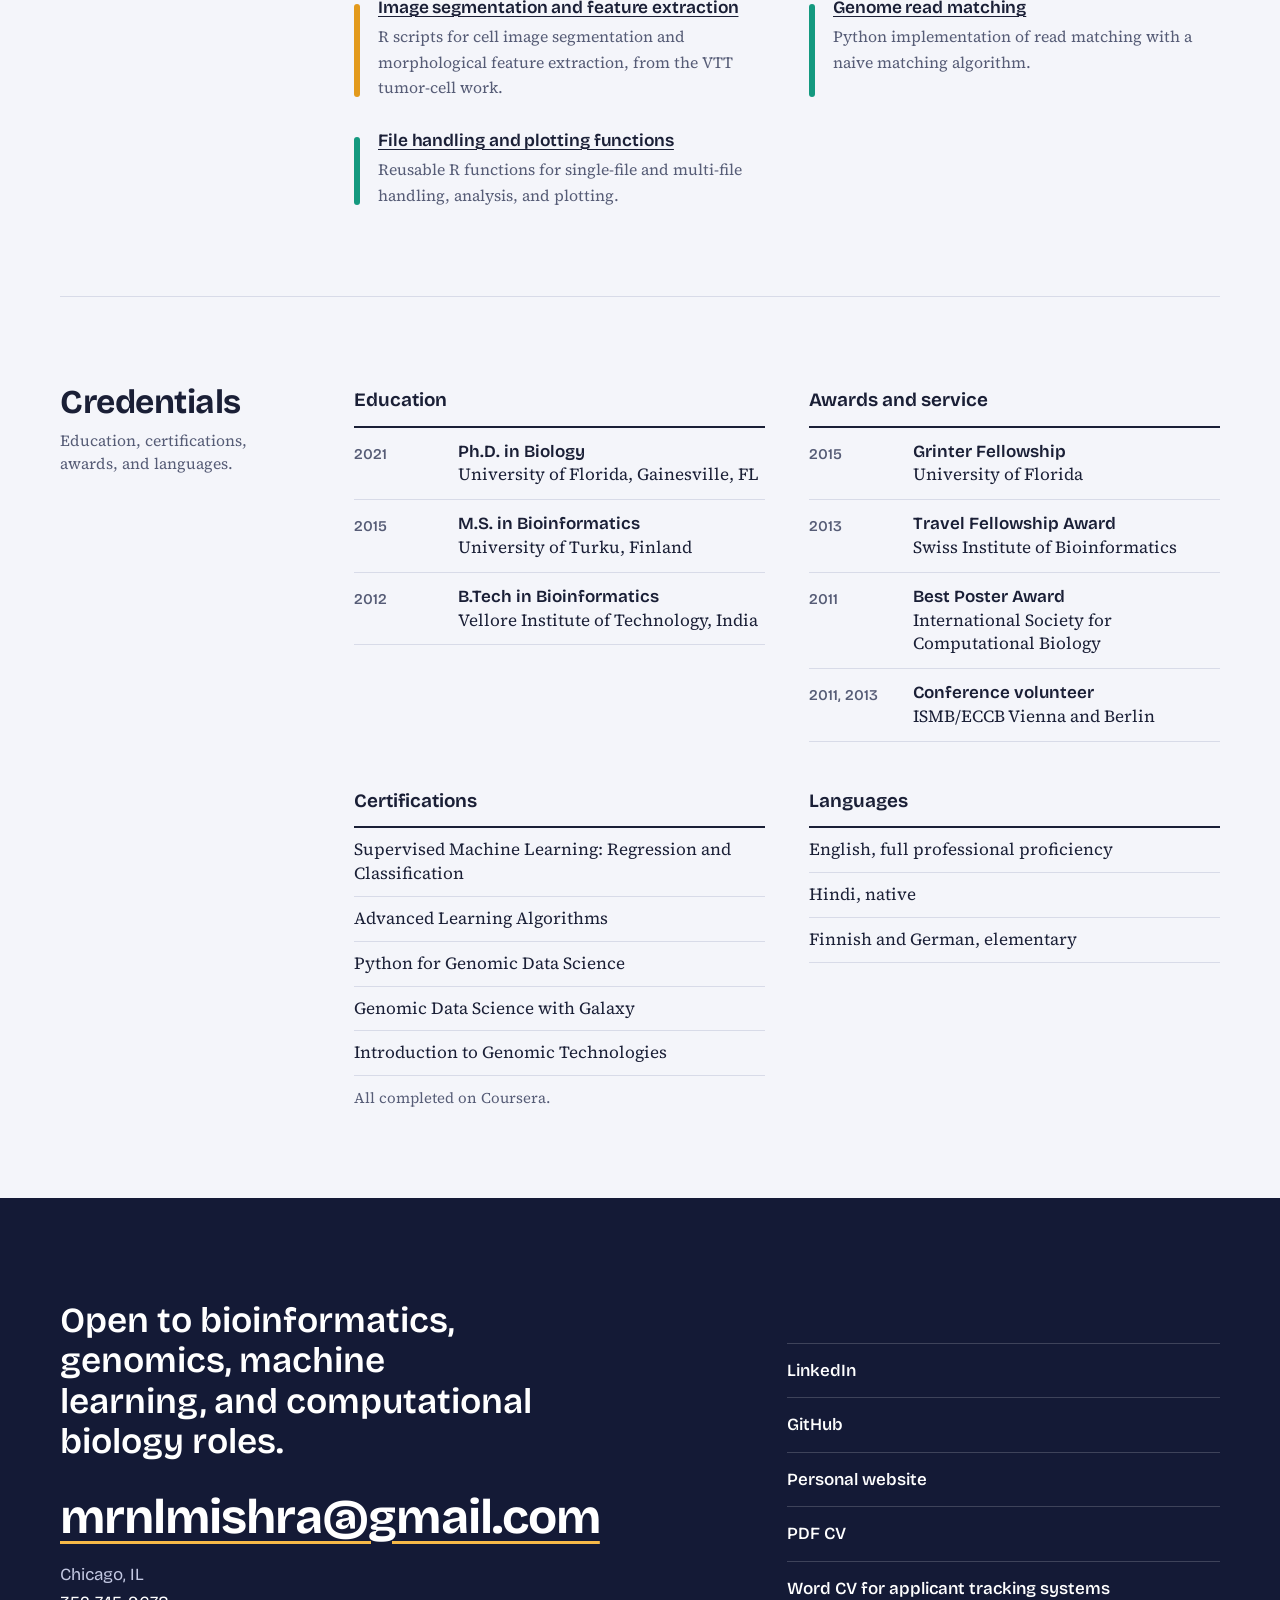
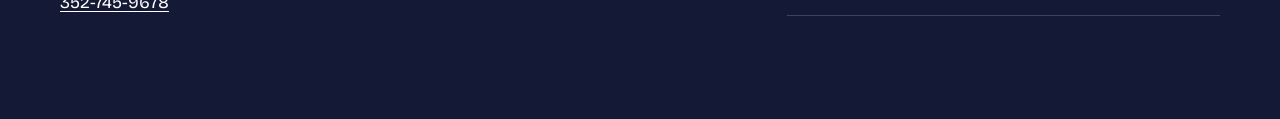
==== commit 0a2cad71: "Redesign CV as a career genome browser" ====
--- a/index.html
+++ b/index.html
@@ -3,117 +3,474 @@
   <head>
     <meta charset="utf-8">
     <meta name="viewport" content="width=device-width, initial-scale=1">
-    <title>Mrinal Mishra | Interactive CV</title>
-    <meta name="description" content="Interactive streaming-style CV for Mrinal Mishra, Ph.D., Bioinformatics Analyst.">
-    <link rel="preload" href="assets/hero-genomics.jpg" as="image">
-    <link rel="stylesheet" href="styles.css">
+    <title>Mrinal Mishra, Ph.D. | Interactive Bioinformatics CV</title>
+    <meta name="description" content="Interactive portfolio CV for Mrinal Mishra, Ph.D., Bioinformatics Analyst focused on computational genomics, pharmacogenomics, machine learning, multi-omics, and reproducible genomic workflows.">
+    <link rel="canonical" href="https://mrimis.github.io/mrinal-interactive-cv/">
+    <meta name="theme-color" content="#141a36">
+    <meta property="og:type" content="website">
+    <meta property="og:site_name" content="Mrinal Mishra Interactive CV">
+    <meta property="og:url" content="https://mrimis.github.io/mrinal-interactive-cv/">
+    <meta property="og:title" content="Mrinal Mishra, Ph.D. | Interactive Bioinformatics CV">
+    <meta property="og:description" content="Bioinformatics Analyst in computational genomics, pharmacogenomics, machine learning, multi-omics, and reproducible genomic workflow development.">
+    <meta property="og:image" content="https://mrimis.github.io/mrinal-interactive-cv/assets/portfolio-thumbnail.png?v=20261112-browser">
+    <meta property="og:image:secure_url" content="https://mrimis.github.io/mrinal-interactive-cv/assets/portfolio-thumbnail.png?v=20261112-browser">
+    <meta property="og:image:type" content="image/png">
+    <meta property="og:image:width" content="1200">
+    <meta property="og:image:height" content="630">
+    <meta property="og:image:alt" content="Portfolio thumbnail for Mrinal Mishra, Ph.D., Bioinformatics Analyst and computational genomics researcher.">
+    <meta name="twitter:card" content="summary_large_image">
+    <meta name="twitter:title" content="Mrinal Mishra, Ph.D. | Interactive Bioinformatics CV">
+    <meta name="twitter:description" content="Computational genomics, pharmacogenomics, machine learning, multi-omics, and reproducible genomic workflow development.">
+    <meta name="twitter:image" content="https://mrimis.github.io/mrinal-interactive-cv/assets/portfolio-thumbnail.png?v=20261112-browser">
+    <meta name="twitter:image:alt" content="Portfolio thumbnail for Mrinal Mishra, Ph.D., Bioinformatics Analyst.">
+    <link rel="icon" href="data:image/svg+xml,%3Csvg xmlns='http://www.w3.org/2000/svg' viewBox='0 0 32 32'%3E%3Crect width='32' height='32' rx='7' fill='%23141a36'/%3E%3Crect x='8' y='5' width='6' height='22' rx='3' fill='%237d95ff'/%3E%3Crect x='8' y='14' width='6' height='7' fill='%23f6b948'/%3E%3Crect x='18' y='9' width='6' height='18' rx='3' fill='%2335cdb2'/%3E%3Crect x='18' y='15' width='6' height='6' fill='%237d95ff'/%3E%3C/svg%3E">
+    <link rel="preload" href="assets/fonts/bricolage-grotesque-latin-wght-normal.woff2" as="font" type="font/woff2" crossorigin>
+    <link rel="stylesheet" href="styles.css?v=20261112-browser">
   </head>
   <body>
-    <header class="topbar" data-topbar>
-      <a class="brand" href="#home" aria-label="Mrinal Mishra interactive CV home">
-        <img class="brand-photo" src="assets/mrinal-avatar.jpg" alt="Mrinal Mishra">
-        <span>
-          <strong>Mrinal Mishra</strong>
-          <small>Interactive CV</small>
-        </span>
+    <a class="skip" href="#work">Skip to content</a>
+
+    <header class="topbar">
+      <a class="brand" href="#top">
+        <img src="assets/mrinal-avatar.jpg" alt="" width="36" height="36">
+        <span>Mrinal Mishra</span>
       </a>
-      <nav class="nav-tabs" aria-label="CV sections">
-        <button class="nav-tab is-active" data-tab="home" type="button">Home</button>
-        <button class="nav-tab" data-tab="experience" type="button">Experience</button>
-        <button class="nav-tab" data-tab="skills" type="button">Skills</button>
-        <button class="nav-tab" data-tab="publications" type="button">Publications</button>
-        <button class="nav-tab" data-tab="projects" type="button">Projects</button>
-        <button class="nav-tab" data-tab="contact" type="button">Contact</button>
+      <nav class="nav" aria-label="CV sections">
+        <a href="#work">Work</a>
+        <a href="#experience">Experience</a>
+        <a href="#publications">Publications</a>
+        <a href="#skills">Skills</a>
+        <a href="#code">Code</a>
+        <a href="#credentials">Credentials</a>
+        <a href="#contact">Contact</a>
       </nav>
+      <a class="btn btn-small" href="downloads/Mrinal_Mishra_CV.pdf">Download CV</a>
     </header>
 
-    <main id="home">
+    <main id="top">
       <section class="hero" aria-labelledby="hero-title">
-        <div class="hero-backdrop"></div>
-        <div class="hero-copy">
-          <h1 id="hero-title">Mrinal Mishra, Ph.D.</h1>
-          <p class="subtitle">Bioinformatics Analyst | Computational Genomics | Machine Learning for Pharmacogenomics</p>
-          <p class="summary">
-            I build genomic analysis workflows and machine learning models that connect sequencing, gene expression,
-            drug response, and population diversity into research-ready insight.
+        <div class="hero-head">
+          <div>
+            <h1 id="hero-title">Mrinal Mishra, Ph.D.</h1>
+            <p class="role">Bioinformatics Analyst at Northwestern University. I build genomic analysis workflows and machine learning models for pharmacogenomics.</p>
+          </div>
+          <div class="hero-actions">
+            <a class="btn btn-light" href="downloads/Mrinal_Mishra_CV.pdf">Download PDF CV</a>
+            <a class="btn btn-ghost" href="downloads/Mrinal_Mishra_ATS_CV.docx">Download Word CV</a>
+            <a class="btn btn-ghost" href="#contact">Get in touch</a>
+          </div>
+        </div>
+
+        <div class="gb" data-gb>
+          <p class="gb-intro">
+            This is my career, annotated the way I annotate a genome. The axis is time. Drag to pan, zoom in on a period, and select any feature to read it.
           </p>
-          <div class="hero-buttons" aria-label="Primary actions">
-            <button class="primary-btn" data-open-profile type="button"><span aria-hidden="true">Play</span> CV</button>
-            <a class="secondary-btn" href="downloads/Mrinal_Mishra_Netflix_Style_CV.pdf">PDF</a>
-            <a class="secondary-btn" href="downloads/Mrinal_Mishra_ATS_CV.docx">ATS DOCX</a>
-          </div>
-          <dl class="stats">
-            <div>
-              <dt>Current Role</dt>
-              <dd>Northwestern University</dd>
-            </div>
-            <div>
-              <dt>Research Focus</dt>
-              <dd>PGx, eQTL, multi-omics</dd>
-            </div>
-            <div>
-              <dt>Publications</dt>
-              <dd>8 selected credits</dd>
-            </div>
-          </dl>
-        </div>
-      </section>
-
-      <section class="rail-shell" aria-live="polite">
-        <div class="section-heading">
-          <p data-tab-label>Home</p>
-          <h2 data-page-title>Because you viewed computational genomics</h2>
-        </div>
-        <div class="tab-panel" data-tab-panel></div>
-        <div class="rail-stack" data-rows></div>
-        <div class="empty-state" data-empty hidden>
-          <h2>No matches</h2>
-          <p>Try a broader search term.</p>
+          <div class="gb-bar">
+            <output class="gb-locus" data-locus aria-label="Years in view">career:2008-2026</output>
+            <div class="gb-group" role="group" aria-label="Jump to a period">
+              <button type="button" data-view="all">Whole career</button>
+              <button type="button" data-view="phd">Ph.D. years</button>
+              <button type="button" data-view="nu">Northwestern</button>
+            </div>
+            <div class="gb-group" role="group" aria-label="Move and zoom">
+              <button type="button" class="sq" data-nav="left" aria-label="Pan to earlier years">&#9664;</button>
+              <button type="button" class="sq" data-nav="right" aria-label="Pan to later years">&#9654;</button>
+              <button type="button" class="sq" data-nav="out" aria-label="Zoom out">&minus;</button>
+              <button type="button" class="sq" data-nav="in" aria-label="Zoom in">+</button>
+            </div>
+            <div class="lens" role="group" aria-label="Highlight one thread of work">
+              <button type="button" data-lens="g" aria-pressed="false"><i class="sw g"></i>Genomics</button>
+              <button type="button" data-lens="m" aria-pressed="false"><i class="sw m"></i>Machine learning</button>
+              <button type="button" data-lens="e" aria-pressed="false"><i class="sw e"></i>Software</button>
+            </div>
+          </div>
+          <div class="gb-main">
+            <div class="gb-stage" data-stage>
+              <svg data-tracks role="group" aria-label="Career tracks. Each feature is a button."></svg>
+            </div>
+            <aside class="gb-inspect" data-inspector aria-live="polite"></aside>
+          </div>
+          <p class="gb-foot">Positions are to the nearest year. Projects that fade in on the left are in progress. The color bars mark the three threads of my work, and the same colors tag every entry below.</p>
+        </div>
+      </section>
+
+      <p class="sr-only" aria-live="polite" data-lens-status></p>
+      <div class="lens-bar" data-lens-bar hidden>
+        <span data-lens-bar-text></span>
+        <button type="button" data-lens="">Show everything</button>
+      </div>
+
+      <!-- WORK -->
+      <section class="band" id="work" aria-labelledby="work-h">
+        <div class="band-head">
+          <h2 id="work-h">Current work</h2>
+          <p>Three things I am building now at the Perera Lab.</p>
+        </div>
+        <div class="band-body">
+          <article id="p-bioportal" class="entry project" data-t="e">
+            <header>
+              <h3>Perera Lab BioPortal</h3>
+              <p class="sub">Full-stack web app for running genomics tools from a browser</p>
+            </header>
+            <p>A web platform for authenticated lab users to upload genomics files, queue command-line bioinformatics jobs, monitor progress, and download analysis outputs from a browser-based workflow.</p>
+            <ol class="pipe">
+              <li><b>Input</b><span>Large genomics files, metadata, parameters</span></li>
+              <li><b>Engine</b><span>Validated uploads, queued jobs, tool registry</span></li>
+              <li><b>Output</b><span>Reports, plots, logs, downloadable bundles</span></li>
+            </ol>
+            <ul>
+              <li>Built around Django 5.2, Django REST Framework, React, Bootstrap, Celery, Redis, Docker, and production-style deployment patterns.</li>
+              <li>Supports chunked uploads, file validation, background job execution, session and auth flows, audit logging, and output download bundles.</li>
+              <li>Tool catalog includes PLINK 1.9/2.0, GCTA, Beagle, FLARE, GWAS/TWAS, variant-calling, RNA-seq, and QC-oriented workflows.</li>
+            </ul>
+            <p class="links"><a href="https://github.com/mrimis/perera-bioportal-portfolio" target="_blank" rel="noreferrer">Review the sanitized source snapshot on GitHub</a></p>
+            <p class="note">The public repository is a portfolio-review snapshot only. It is not a production deployment, not an official Northwestern University release or endorsement, and it grants no open-source reuse license. Research data, uploads, secrets, outputs, and third-party binaries are removed.</p>
+          </article>
+
+          <article id="p-alagem" class="entry project" data-t="g m">
+            <header>
+              <h3>ALA_GEM</h3>
+              <p class="sub">Local-ancestry-aware gene expression modeling</p>
+            </header>
+            <p>A focused modeling project for local-ancestry-aware gene expression prediction, designed to evaluate how ancestry-informed features can improve transcriptomic prediction and downstream disease-relevant analyses.</p>
+            <ol class="pipe">
+              <li><b>Input</b><span>Genotype, local ancestry, expression, covariates</span></li>
+              <li><b>Model</b><span>Nested cross-validation and ancestry-aware predictors</span></li>
+              <li><b>Readout</b><span>Prediction performance and gene-level summaries</span></li>
+            </ol>
+            <ul>
+              <li>Developed training and validation workflows around genotype, local ancestry, expression, and covariate data on hg38.</li>
+              <li>Worked with chromosome-level runs, nested cross-validation, elastic-net style modeling, and external validation comparisons.</li>
+              <li>Framed for precision-medicine use cases where population structure and local ancestry can affect prediction quality.</li>
+            </ul>
+          </article>
+
+          <article id="p-ai" class="entry project" data-t="g m">
+            <header>
+              <h3>Ancestry-aware bioinformatics AI system</h3>
+              <p class="sub">Confidential project, described here at a high level only</p>
+            </header>
+            <p>An AI system in development for reasoning over ancestry-aware bioinformatics questions. This page describes the product direction and scientific motivation without exposing architecture, implementation details, or patent-sensitive components.</p>
+            <ul>
+              <li>Positions AI as a guided analysis layer for variant, region, population, association, enrichment, and quality-control questions.</li>
+              <li>Emphasizes responsible genomics use: scope control, reproducibility, warning and routing logic, and explainable summaries.</li>
+              <li>I am glad to discuss it further in an interview, a collaboration setting, or an NDA-protected review.</li>
+            </ul>
+          </article>
+        </div>
+      </section>
+
+      <!-- EXPERIENCE -->
+      <section class="band" id="experience" aria-labelledby="exp-h">
+        <div class="band-head">
+          <h2 id="exp-h">Experience</h2>
+          <p>Research roles from 2010 to today, newest first.</p>
+        </div>
+        <div class="band-body timeline">
+          <article id="r-nu" class="entry role-item" data-t="g m">
+            <p class="when">2022 to present</p>
+            <div>
+              <h3>Bioinformatics Analyst</h3>
+              <p class="sub">Northwestern University, Feinberg School of Medicine. Perera Lab, Department of Pharmacology</p>
+              <p>Developing machine learning and genomics workflows for pharmacogenomics research, with emphasis on African American cohorts and gene expression regulation.</p>
+              <ul>
+                <li>Building deep learning models to predict gene expression across the human genome.</li>
+                <li>Analyzing drug treatment effects in hepatic cells from African American samples.</li>
+                <li>Contributed to research on drug perturbation, eQTL mapping, and multi-omics equity in precision medicine.</li>
+              </ul>
+            </div>
+          </article>
+
+          <article id="r-phd" class="entry role-item" data-t="g">
+            <p class="when">2015 to 2021</p>
+            <div>
+              <h3>Ph.D. Candidate, Computational Biology</h3>
+              <p class="sub">University of Florida, Gainesville</p>
+              <p>Executed whole-genome sequencing analysis, functional annotation, gene enrichment, variant detection, and population genomics research.</p>
+              <ul>
+                <li>Researched hybridization of four-eyed sleeper fish populations across regions of the East China Sea.</li>
+                <li>Identified, evaluated, and categorized population variants for dissertation and publication work.</li>
+                <li>Created R workflows for population genomics and developed a Python package to filter low-quality variants.</li>
+              </ul>
+            </div>
+          </article>
+
+          <article id="r-ta" class="entry role-item" data-t="g">
+            <p class="when">2015 to 2021</p>
+            <div>
+              <h3>Graduate Teaching Assistant</h3>
+              <p class="sub">University of Florida. Genetics, genomics, bioinformatics, and molecular biology</p>
+              <p>Supported undergraduate instruction and mentoring across genetics, genomics, bioinformatics, molecular biology, and practical lab methods.</p>
+              <ul>
+                <li>Mentored students in individual and group settings on coursework and projects.</li>
+                <li>Designed and delivered bioinformatics workshops for undergraduate students.</li>
+                <li>Taught DNA/RNA structure, gene expression, proteomics, PCR, gel electrophoresis, and fermentation.</li>
+              </ul>
+            </div>
+          </article>
+
+          <article id="r-vtt" class="entry role-item" data-t="m">
+            <p class="when">2012 to 2014</p>
+            <div>
+              <h3>Research Trainee</h3>
+              <p class="sub">VTT Technical Research Centre, Turku, Finland</p>
+              <p>Applied statistical modeling and image analysis to cellular heterogeneity in 3D cancer tumor-cell images before and after chemotherapy.</p>
+              <ul>
+                <li>Built a cell image analysis pipeline covering acquisition, quality control, cleanup, exploratory analysis, and hypothesis-driven analysis.</li>
+                <li>Wrote R scripts to segment cancer cell images and extract morphological feature sets.</li>
+                <li>Prepared raw data for statistical analysis and machine learning models.</li>
+              </ul>
+            </div>
+          </article>
+
+          <article id="r-vit" class="entry role-item" data-t="g">
+            <p class="when">2010</p>
+            <div>
+              <h3>Summer Research Trainee</h3>
+              <p class="sub">Vellore Institute of Technology, India. Pancreatic cancer pathway analysis</p>
+              <p>Conducted in silico identification and analysis of pancreatic cancer pathway variation, focusing on KRAS, CDKN2A, MADH4, TP53, and ARMET.</p>
+              <ul>
+                <li>Integrated expression profile data into molecular interaction networks using Cytoscape.</li>
+                <li>Identified cross-interactions between five candidate genes and neighboring genes.</li>
+                <li>Presented the work as a computational analysis poster on pancreatic cancer genetic networks.</li>
+              </ul>
+            </div>
+          </article>
+        </div>
+      </section>
+
+      <!-- PUBLICATIONS -->
+      <section class="band" id="publications" aria-labelledby="pub-h">
+        <div class="band-head">
+          <h2 id="pub-h">Publications</h2>
+          <p>Eight selected papers across pharmacogenomics, population genomics, and early computational biology.</p>
+        </div>
+        <div class="band-body pubs">
+          <article id="pub-2023a" class="entry pub" data-t="g">
+            <p class="when">2023</p>
+            <div>
+              <h3>Leveraging drug perturbation to reveal genetic regulators of hepatic gene expression in African Americans</h3>
+              <p class="sub"><cite>American Journal of Human Genetics</cite></p>
+              <p>Treatment-specific and joint eQTL mapping across six drugs and baseline conditions in African American hepatocyte samples. Identified regulatory effects that change after drug treatment, with relevance to liver drug response.</p>
+              <p class="links"><a href="https://pubmed.ncbi.nlm.nih.gov/36608685/" target="_blank" rel="noreferrer">PubMed</a><a href="https://doi.org/10.1016/j.ajhg.2022.12.005" target="_blank" rel="noreferrer">DOI</a></p>
+            </div>
+          </article>
+
+          <article id="pub-2023b" class="entry pub" data-t="g">
+            <p class="when">2023</p>
+            <div>
+              <h3>Multi-omics studies in historically excluded populations: the road to equity</h3>
+              <p class="sub"><cite>Clinical Pharmacology and Therapeutics</cite></p>
+              <p>Review of multi-omics approaches, public resources, discovery methods, and PGx examples, covering GWAS, TWAS, PRS, pQTL, and PWAS. Makes the case for including historically excluded populations in datasets and discovery pipelines.</p>
+              <p class="links"><a href="https://pubmed.ncbi.nlm.nih.gov/36495075/" target="_blank" rel="noreferrer">PubMed</a><a href="https://doi.org/10.1002/cpt.2818" target="_blank" rel="noreferrer">DOI</a></p>
+            </div>
+          </article>
+
+          <article id="pub-2021" class="entry pub" data-t="g">
+            <p class="when">2021</p>
+            <div>
+              <h3>Balancing selection at olfactory receptor enhancers</h3>
+              <p class="sub"><cite>Molecular Ecology</cite>. Ancient polymorphisms in a Chinese marine fish</p>
+              <p>Population genomic work identifying conserved enhancer variation associated with olfactory receptor genes, connecting population genetic analysis with Gene Ontology enrichment.</p>
+              <p class="links"><a href="https://doi.org/10.1111/mec.16016" target="_blank" rel="noreferrer">DOI</a></p>
+            </div>
+          </article>
+
+          <article id="pub-2019" class="entry pub" data-t="g">
+            <p class="when">2019</p>
+            <div>
+              <h3>Symbiotic bacteria in bryozoan populations</h3>
+              <p class="sub"><cite>Microbial Ecology</cite>. Diversity and dynamics of Candidatus Endobugula</p>
+              <p>Study of microbial diversity and symbiotic bacteria in Chinese populations of the bryozoan <i>Bugula neritina</i>, using comparative microbial community analysis.</p>
+              <p class="links"><a href="https://doi.org/10.1007/s00248-018-1233-x" target="_blank" rel="noreferrer">DOI</a></p>
+            </div>
+          </article>
+
+          <article id="pub-2018" class="entry pub" data-t="g">
+            <p class="when">2018</p>
+            <div>
+              <h3>Hybridization in <i>Bostrychus sinensis</i></h3>
+              <p class="sub"><cite>Heredity</cite>. Secondary contact region of the East China Sea</p>
+              <p>Characterization of hybridization within a secondary contact region of an inshore fish species, using population genetic evidence. Part of my dissertation research.</p>
+              <p class="links"><a href="https://doi.org/10.1038/s41437-017-0011-8" target="_blank" rel="noreferrer">DOI</a></p>
+            </div>
+          </article>
+
+          <article id="pub-2016" class="entry pub" data-t="g">
+            <p class="when">2016</p>
+            <div>
+              <h3>Microsatellite markers for phylogeographic structure</h3>
+              <p class="sub"><cite>Journal of Phylogenetics and Evolutionary Biology</cite>. Rock shell populations in the Northwest Pacific</p>
+              <p>Study of microsatellite marker utility for resolving phylogeographic structure in Northwest Pacific rock shell populations.</p>
+              <p class="links"><a href="https://doi.org/10.4172/2329-9002.1000173" target="_blank" rel="noreferrer">DOI</a></p>
+            </div>
+          </article>
+
+          <article id="pub-2013" class="entry pub" data-t="g">
+            <p class="when">2013</p>
+            <div>
+              <h3>Novel mutation predicted to disrupt SGOL1</h3>
+              <p class="sub"><cite>Egyptian Journal of Medical Human Genetics</cite></p>
+              <p>Computational genetics paper predicting mutation impact on SGOL1 protein function.</p>
+              <p class="links"><a href="https://doi.org/10.1016/j.ejmhg.2012.09.001" target="_blank" rel="noreferrer">DOI</a></p>
+            </div>
+          </article>
+
+          <article id="pub-2011" class="entry pub" data-t="g">
+            <p class="when">2011</p>
+            <div>
+              <h3>Computational analysis of genetic network involved in pancreatic cancer</h3>
+              <p class="sub"><cite>BMC Bioinformatics</cite></p>
+              <p>Network analysis of KRAS, CDKN2A, MADH4, TP53, ARMET, and neighboring genes, using network visualization and expression integration to investigate disease-state variation.</p>
+              <p class="links"><a href="https://doi.org/10.1186/1471-2105-12-S11-A11" target="_blank" rel="noreferrer">DOI</a></p>
+            </div>
+          </article>
+        </div>
+      </section>
+
+      <!-- SKILLS -->
+      <section class="band" id="skills" aria-labelledby="skills-h">
+        <div class="band-head">
+          <h2 id="skills-h">Skills</h2>
+          <p>What I use, and where I have used it.</p>
+        </div>
+        <div class="band-body skills">
+          <article class="entry skill" data-t="g">
+            <h3>Genome sequencing analysis</h3>
+            <p class="tools">GATK, BWA, Bowtie, DESeq2, BayeScan, KAT</p>
+            <p>Variant detection, interpretation, and classification across large sequencing projects. eQTL mapping, annotation, differential expression, and custom scripts for variant filtering.</p>
+          </article>
+          <article class="entry skill" data-t="g">
+            <h3>Multi-omics and pharmacogenomics</h3>
+            <p class="tools">Genomics, transcriptomics, PGx, TWAS, local ancestry</p>
+            <p>Published work applying multi-omics to precision medicine and drug response, with emphasis on historically excluded populations and African American hepatocyte samples.</p>
+          </article>
+          <article class="entry skill" data-t="g">
+            <h3>Population genetics</h3>
+            <p class="tools">STRUCTURE, FSTAT, Genepop, GenAlEx, POPGENE, MrBayes, TNT, MEGA, mothur</p>
+            <p>Hybridization, selection, and population structure. Analyzed ancient polymorphisms in marine species and built R and Python workflows for population genomics.</p>
+          </article>
+          <article class="entry skill" data-t="m">
+            <h3>Machine learning</h3>
+            <p class="tools">TensorFlow, Keras, PyTorch, scikit-learn</p>
+            <p>CNNs, autoencoders, elastic-net and regression models for biological prediction, including genome-wide gene expression prediction and QSAR-style activity modeling.</p>
+          </article>
+          <article class="entry skill" data-t="e">
+            <h3>Software engineering</h3>
+            <p class="tools">Django REST, React, Celery, Redis, PostgreSQL, Docker, Nginx</p>
+            <p>Full-stack bioinformatics platforms with authentication, chunked uploads, background job queues, audit logging, and reproducible deployments.</p>
+          </article>
+          <article class="entry skill" data-t="e">
+            <h3>Programming and pipelines</h3>
+            <p class="tools">R, Python, Biopython</p>
+            <p>Reusable scripts and workflows for genomics, image analysis, plotting, file handling, and variant filtering. Public repositories with R scripts, Python tools, and notebooks.</p>
+          </article>
+        </div>
+      </section>
+
+      <!-- CODE -->
+      <section class="band" id="code" aria-labelledby="code-h">
+        <div class="band-head">
+          <h2 id="code-h">Code</h2>
+          <p>Public repositories on <a href="https://github.com/mrimis" target="_blank" rel="noreferrer">GitHub</a>.</p>
+        </div>
+        <div class="band-body repos">
+          <article class="entry repo" data-t="e">
+            <h3><a href="https://github.com/mrimis/perera-bioportal-portfolio" target="_blank" rel="noreferrer">perera-bioportal-portfolio</a></h3>
+            <p>Sanitized snapshot of the BioPortal platform. Django REST, React, Celery, Docker, and genomics workflow definitions.</p>
+          </article>
+          <article class="entry repo" data-t="g e">
+            <h3><a href="https://github.com/mrimis/VCF-file-filtering" target="_blank" rel="noreferrer">VCF file filtering</a></h3>
+            <p>Python utility for filtering low-quality variants, from my dissertation sequencing work.</p>
+          </article>
+          <article class="entry repo" data-t="g">
+            <h3><a href="https://github.com/mrimis/dxy-and-Tajima-D-statistics-over-sliding-window-over-whole-genome" target="_blank" rel="noreferrer">dxy and Tajima's D statistics</a></h3>
+            <p>R workflow for sliding-window population genomic statistics across a whole genome.</p>
+          </article>
+          <article class="entry repo" data-t="m">
+            <h3><a href="https://github.com/mrimis/QSAR_prediction_model" target="_blank" rel="noreferrer">QSAR prediction model</a></h3>
+            <p>Jupyter notebook for regression-based drug activity prediction.</p>
+          </article>
+          <article class="entry repo" data-t="m">
+            <h3><a href="https://github.com/mrimis/Image-segmentation-and-feature-extraction-" target="_blank" rel="noreferrer">Image segmentation and feature extraction</a></h3>
+            <p>R scripts for cell image segmentation and morphological feature extraction, from the VTT tumor-cell work.</p>
+          </article>
+          <article class="entry repo" data-t="e">
+            <h3><a href="https://github.com/mrimis/Genome-Read-matching-with-Naive-matching-algorithm" target="_blank" rel="noreferrer">Genome read matching</a></h3>
+            <p>Python implementation of read matching with a naive matching algorithm.</p>
+          </article>
+          <article class="entry repo" data-t="e">
+            <h3><a href="https://github.com/mrimis/File-handling-and-Plotting-Functions" target="_blank" rel="noreferrer">File handling and plotting functions</a></h3>
+            <p>Reusable R functions for single-file and multi-file handling, analysis, and plotting.</p>
+          </article>
+        </div>
+      </section>
+
+      <!-- CREDENTIALS -->
+      <section class="band" id="credentials" aria-labelledby="cred-h">
+        <div class="band-head">
+          <h2 id="cred-h">Credentials</h2>
+          <p>Education, certifications, awards, and languages.</p>
+        </div>
+        <div class="band-body creds">
+          <div class="cred">
+            <h3>Education</h3>
+            <dl>
+              <div><dt>2021</dt><dd><b>Ph.D. in Biology</b><br>University of Florida, Gainesville, FL</dd></div>
+              <div><dt>2015</dt><dd><b>M.S. in Bioinformatics</b><br>University of Turku, Finland</dd></div>
+              <div><dt>2012</dt><dd><b>B.Tech in Bioinformatics</b><br>Vellore Institute of Technology, India</dd></div>
+            </dl>
+          </div>
+          <div class="cred">
+            <h3>Awards and service</h3>
+            <dl>
+              <div><dt>2015</dt><dd><b>Grinter Fellowship</b><br>University of Florida</dd></div>
+              <div><dt>2013</dt><dd><b>Travel Fellowship Award</b><br>Swiss Institute of Bioinformatics</dd></div>
+              <div><dt>2011</dt><dd><b>Best Poster Award</b><br>International Society for Computational Biology</dd></div>
+              <div><dt>2011, 2013</dt><dd><b>Conference volunteer</b><br>ISMB/ECCB Vienna and Berlin</dd></div>
+            </dl>
+          </div>
+          <div class="cred">
+            <h3>Certifications</h3>
+            <ul class="plain">
+              <li>Supervised Machine Learning: Regression and Classification</li>
+              <li>Advanced Learning Algorithms</li>
+              <li>Python for Genomic Data Science</li>
+              <li>Genomic Data Science with Galaxy</li>
+              <li>Introduction to Genomic Technologies</li>
+            </ul>
+            <p class="fine">All completed on Coursera.</p>
+          </div>
+          <div class="cred">
+            <h3>Languages</h3>
+            <ul class="plain">
+              <li>English, full professional proficiency</li>
+              <li>Hindi, native</li>
+              <li>Finnish and German, elementary</li>
+            </ul>
+          </div>
         </div>
       </section>
     </main>
 
-    <div class="modal" data-modal hidden role="dialog" aria-modal="true">
-      <div class="modal-panel" data-modal-panel>
-        <button class="modal-close" data-close-modal type="button" aria-label="Close detail panel">x</button>
-        <div class="modal-art" data-modal-art></div>
-        <div class="modal-body">
-          <p class="modal-kicker" data-modal-kicker></p>
-          <h2 data-modal-title></h2>
-          <p class="modal-meta" data-modal-meta></p>
-          <p class="modal-summary" data-modal-summary></p>
-          <div class="modal-figure" data-modal-figure></div>
-          <ul class="modal-list" data-modal-list></ul>
-          <div class="modal-links" data-modal-links></div>
-        </div>
+    <!-- CONTACT -->
+    <footer class="contact" id="contact" aria-labelledby="contact-h">
+      <div class="contact-inner">
+        <div>
+          <h2 id="contact-h">Open to bioinformatics, genomics, machine learning, and computational biology roles.</h2>
+          <p class="contact-mail"><a href="mailto:mrnlmishra@gmail.com">mrnlmishra@gmail.com</a></p>
+          <p class="contact-meta">Chicago, IL<br><a href="tel:+13527459678">352-745-9678</a></p>
+        </div>
+        <ul class="contact-links">
+          <li><a href="https://www.linkedin.com/in/mrinal-mishra-profile/" target="_blank" rel="noreferrer">LinkedIn</a></li>
+          <li><a href="https://github.com/mrimis" target="_blank" rel="noreferrer">GitHub</a></li>
+          <li><a href="https://mrinalmishra.mystrikingly.com/" target="_blank" rel="noreferrer">Personal website</a></li>
+          <li><a href="downloads/Mrinal_Mishra_CV.pdf">PDF CV</a></li>
+          <li><a href="downloads/Mrinal_Mishra_ATS_CV.docx">Word CV for applicant tracking systems</a></li>
+        </ul>
       </div>
-    </div>
-
-    <template id="row-template">
-      <section class="rail" data-row>
-        <div class="rail-head">
-          <h3></h3>
-          <div class="rail-controls">
-            <button type="button" class="rail-btn" data-scroll-left aria-label="Scroll row left">&lt;</button>
-            <button type="button" class="rail-btn" data-scroll-right aria-label="Scroll row right">&gt;</button>
-          </div>
-        </div>
-        <div class="cards" data-cards></div>
-      </section>
-    </template>
-
-    <template id="card-template">
-      <article class="card" tabindex="0">
-        <img alt="">
-        <div class="card-gradient"></div>
-        <div class="card-copy">
-          <p class="card-kicker"></p>
-          <h4></h4>
-          <p class="card-line"></p>
-        </div>
-      </article>
-    </template>
-
-    <script src="app.js"></script>
+    </footer>
+
+    <script src="app.js?v=20261112-browser"></script>
   </body>
 </html>
--- a/styles.css
+++ b/styles.css
@@ -1,797 +1,1199 @@
+@font-face {
+  font-family: "Bricolage Grotesque";
+  src: url("assets/fonts/bricolage-grotesque-latin-wght-normal.woff2") format("woff2");
+  font-weight: 200 800;
+  font-display: swap;
+}
+@font-face {
+  font-family: "Source Serif 4";
+  src: url("assets/fonts/source-serif-4-latin-wght-normal.woff2") format("woff2");
+  font-weight: 200 900;
+  font-display: swap;
+}
+@font-face {
+  font-family: "Source Serif 4";
+  src: url("assets/fonts/source-serif-4-latin-wght-italic.woff2") format("woff2");
+  font-weight: 200 900;
+  font-style: italic;
+  font-display: swap;
+}
+
 :root {
-  color-scheme: dark;
-  --bg: #080808;
-  --bg-2: #111111;
-  --panel: #181818;
-  --panel-2: #242424;
-  --text: #f5f5f5;
-  --muted: #c4c4c4;
-  --dim: #8a8a8a;
-  --red: #e50914;
-  --red-dark: #b20710;
-  --teal: #38d7c7;
-  --gold: #f7c94b;
-  --violet: #9b5cff;
-  --radius: 8px;
-  --shadow: 0 20px 48px rgba(0, 0, 0, 0.48);
-}
-
-* {
+  --ink: #141a36;
+  --ink-2: #1f2750;
+  --paper: #f4f5fa;
+  --surface: #ffffff;
+  --text: #1a1f36;
+  --muted: #565c76;
+  --rule: #d8dbe8;
+  --link: #2f4bc4;
+
+  /* The three threads. Same hues everywhere on the page. */
+  --g: #3f5fe0;
+  --m: #e39a1c;
+  --e: #14997f;
+  --g-lit: #7d95ff;
+  --m-lit: #f6b948;
+  --e-lit: #35cdb2;
+
+  --display: "Bricolage Grotesque", "Avenir Next", "Segoe UI", sans-serif;
+  --body: "Source Serif 4", Georgia, "Times New Roman", serif;
+
+  --page: min(1160px, 100% - clamp(32px, 7vw, 96px));
+  --bar-h: 60px;
+}
+
+*,
+*::before,
+*::after {
   box-sizing: border-box;
 }
 
 html {
   scroll-behavior: smooth;
+  scroll-padding-top: calc(var(--bar-h) + 24px);
+  -webkit-text-size-adjust: 100%;
 }
 
 body {
   margin: 0;
-  min-height: 100vh;
-  background:
-    linear-gradient(180deg, rgba(8, 8, 8, 0.42) 0%, var(--bg) 54%),
-    var(--bg);
+  background: var(--paper);
   color: var(--text);
-  font-family: Inter, ui-sans-serif, system-ui, -apple-system, BlinkMacSystemFont, "Segoe UI", sans-serif;
-  letter-spacing: 0;
-}
-
-body.modal-open {
-  overflow: hidden;
+  font-family: var(--body);
+  font-size: 1.0625rem;
+  line-height: 1.62;
+}
+
+h1,
+h2,
+h3 {
+  font-family: var(--display);
+  margin: 0;
+  text-wrap: balance;
+}
+
+p,
+ul,
+ol,
+dl,
+figure {
+  margin: 0;
 }
 
 a {
-  color: inherit;
-  text-decoration: none;
-}
-
-button,
-input {
-  font: inherit;
+  color: var(--link);
+  text-decoration-thickness: 1px;
+  text-underline-offset: 0.18em;
+}
+
+a:hover {
+  text-decoration-thickness: 2px;
+}
+
+:focus-visible {
+  outline: 3px solid var(--m);
+  outline-offset: 3px;
+  border-radius: 4px;
 }
 
 .sr-only {
   position: absolute;
   width: 1px;
   height: 1px;
+  margin: -1px;
   padding: 0;
-  margin: -1px;
   overflow: hidden;
   clip: rect(0, 0, 0, 0);
   white-space: nowrap;
   border: 0;
 }
 
+.skip {
+  position: absolute;
+  left: 12px;
+  top: -60px;
+  z-index: 50;
+  padding: 10px 14px;
+  background: var(--surface);
+  color: var(--ink);
+  font-family: var(--display);
+  border-radius: 6px;
+}
+
+.skip:focus {
+  top: 12px;
+}
+
+/* ---------- Top bar ---------- */
 .topbar {
-  position: fixed;
-  z-index: 30;
-  inset: 0 0 auto;
+  position: sticky;
+  top: 0;
+  z-index: 20;
   display: flex;
   align-items: center;
-  gap: 22px;
-  padding: 18px clamp(18px, 4vw, 58px);
-  background: linear-gradient(180deg, rgba(0, 0, 0, 0.86), rgba(0, 0, 0, 0));
-  transition: background 180ms ease, padding 180ms ease;
-}
-
-.topbar.is-solid {
-  padding-block: 12px;
-  background: rgba(5, 5, 5, 0.94);
-  backdrop-filter: blur(12px);
-  box-shadow: 0 8px 24px rgba(0, 0, 0, 0.35);
+  gap: 28px;
+  min-height: var(--bar-h);
+  padding: 0 max(16px, calc((100% - 1160px) / 2));
+  padding-inline: clamp(16px, 3.5vw, 48px);
+  background: var(--ink);
+  color: #fff;
+  font-family: var(--display);
 }
 
 .brand {
-  flex: 0 0 auto;
   display: inline-flex;
   align-items: center;
-  gap: 12px;
-  min-width: 220px;
-  color: var(--text);
-  line-height: 1.05;
-}
-
-.brand-photo {
-  width: 62px;
-  height: 62px;
+  gap: 10px;
+  color: #fff;
+  font-weight: 650;
+  font-size: 1.02rem;
+  text-decoration: none;
+  white-space: nowrap;
+}
+
+.brand img {
+  width: 36px;
+  height: 36px;
+  border-radius: 50%;
+  object-fit: cover;
+}
+
+.nav {
+  display: flex;
+  gap: 4px;
+  margin-left: auto;
+  overflow-x: auto;
+  scrollbar-width: none;
+}
+
+.nav::-webkit-scrollbar {
+  display: none;
+}
+
+.nav a {
+  padding: 8px 11px;
   border-radius: 6px;
-  object-fit: cover;
-  border: 2px solid rgba(229, 9, 20, 0.86);
-  box-shadow: 0 8px 20px rgba(0, 0, 0, 0.34);
-}
-
-.brand strong,
-.brand small {
-  display: block;
-}
-
-.brand strong {
-  font-size: clamp(1.05rem, 1.65vw, 1.34rem);
-  font-weight: 900;
-}
-
-.brand small {
-  margin-top: 3px;
-  color: var(--red);
-  font-size: 0.74rem;
-  font-weight: 850;
-  text-transform: uppercase;
-}
-
-.nav-tabs {
-  display: flex;
-  flex-wrap: nowrap;
-  align-items: center;
-  gap: 2px;
-  min-width: 0;
-}
-
-.nav-tab {
-  min-height: 36px;
-  border: 0;
-  border-radius: 6px;
-  padding: 7px 9px;
-  color: var(--muted);
-  background: transparent;
-  cursor: pointer;
-  font-size: 0.96rem;
-  transition: color 140ms ease, background 140ms ease;
-}
-
-.nav-tab:hover,
-.nav-tab:focus-visible {
-  color: var(--text);
-  background: rgba(255, 255, 255, 0.09);
-  outline: none;
-}
-
-.nav-tab.is-active {
-  color: var(--text);
-  background: rgba(229, 9, 20, 0.26);
-}
-
-.hero {
-  position: relative;
-  min-height: 92vh;
-  display: grid;
-  align-items: end;
-  padding: 110px clamp(18px, 5vw, 64px) 88px;
-  overflow: hidden;
-}
-
-body:not([data-view="home"]) .hero {
-  min-height: 48vh;
-  padding-top: 98px;
-  padding-bottom: 42px;
-}
-
-body:not([data-view="home"]) h1 {
-  max-width: 18ch;
-  font-size: clamp(2.5rem, 6vw, 5.3rem);
-}
-
-body:not([data-view="home"]) .subtitle {
-  width: min(760px, 100%);
-}
-
-body:not([data-view="home"]) .summary {
-  display: none;
-}
-
-body:not([data-view="home"]) .hero-buttons,
-body:not([data-view="home"]) .stats {
-  display: none;
-}
-
-.hero-backdrop {
-  position: absolute;
-  inset: 0;
-  background:
-    linear-gradient(90deg, rgba(0, 0, 0, 0.94) 0%, rgba(0, 0, 0, 0.78) 32%, rgba(0, 0, 0, 0.18) 74%),
-    linear-gradient(180deg, rgba(0, 0, 0, 0) 64%, var(--bg) 100%),
-    url("assets/hero-genomics.jpg") center / cover no-repeat;
-  transform: scale(1.02);
-}
-
-.hero-copy {
-  position: relative;
-  z-index: 1;
-  width: min(700px, 100%);
-}
-
-.eyebrow {
+  color: #c9cee6;
+  font-size: 0.94rem;
+  font-weight: 500;
+  text-decoration: none;
+  white-space: nowrap;
+}
+
+.nav a:hover {
+  color: #fff;
+  background: rgba(255, 255, 255, 0.08);
+}
+
+.nav a[aria-current] {
+  color: #fff;
+  box-shadow: inset 0 -2px 0 var(--m-lit);
+  border-radius: 0;
+}
+
+/* ---------- Buttons ---------- */
+.btn {
   display: inline-flex;
   align-items: center;
-  min-height: 28px;
-  margin: 0 0 12px;
-  padding: 5px 9px;
-  border-radius: 5px;
-  background: rgba(229, 9, 20, 0.95);
-  color: white;
-  font-size: 0.76rem;
-  font-weight: 800;
-  text-transform: uppercase;
-}
-
-h1 {
-  margin: 0;
-  max-width: 12ch;
-  font-size: clamp(3.2rem, 8.7vw, 7.6rem);
-  line-height: 0.9;
-  letter-spacing: 0;
-}
-
-.subtitle {
-  width: min(620px, 100%);
-  margin: 18px 0 0;
-  color: #ffffff;
-  font-size: clamp(1rem, 2.2vw, 1.42rem);
-  font-weight: 800;
-}
-
-.summary {
-  width: min(610px, 100%);
-  margin: 18px 0 0;
-  color: var(--muted);
-  font-size: clamp(0.96rem, 1.45vw, 1.1rem);
-  line-height: 1.55;
-}
-
-.hero-buttons {
+  justify-content: center;
+  min-height: 46px;
+  padding: 0 20px;
+  border: 1.5px solid transparent;
+  border-radius: 999px;
+  font-family: var(--display);
+  font-size: 0.98rem;
+  font-weight: 600;
+  text-decoration: none;
+  white-space: nowrap;
+  transition: background-color 120ms ease, color 120ms ease, border-color 120ms ease;
+}
+
+.btn-light {
+  background: #fff;
+  color: var(--ink);
+}
+
+.btn-light:hover {
+  background: var(--m-lit);
+}
+
+.btn-ghost {
+  border-color: rgba(255, 255, 255, 0.38);
+  color: #fff;
+}
+
+.btn-ghost:hover {
+  border-color: #fff;
+  background: rgba(255, 255, 255, 0.08);
+}
+
+.btn-small {
+  min-height: 36px;
+  padding: 0 15px;
+  font-size: 0.88rem;
+  border-color: rgba(255, 255, 255, 0.38);
+  color: #fff;
+}
+
+.btn-small:hover {
+  background: #fff;
+  color: var(--ink);
+}
+
+/* ---------- Hero ---------- */
+.hero {
+  background: var(--ink);
+  color: #fff;
+  padding: clamp(32px, 5vw, 60px) 0 clamp(40px, 5vw, 64px);
+}
+
+.hero-head,
+.gb {
+  width: min(1320px, 100% - clamp(32px, 7vw, 96px));
+  margin-inline: auto;
+}
+
+.hero-head {
+  display: flex;
+  align-items: end;
+  justify-content: space-between;
+  gap: 24px 48px;
+  flex-wrap: wrap;
+}
+
+.hero h1 {
+  font-size: clamp(2.6rem, 5.6vw, 4.6rem);
+  font-weight: 750;
+  line-height: 0.98;
+  letter-spacing: -0.025em;
+}
+
+.role {
+  margin-top: 18px;
+  max-width: 44ch;
+  font-family: var(--display);
+  font-size: clamp(1.08rem, 1.6vw, 1.3rem);
+  font-weight: 500;
+  line-height: 1.35;
+  color: #dfe3f6;
+}
+
+.hero-actions {
   display: flex;
   flex-wrap: wrap;
   gap: 10px;
-  margin-top: 26px;
-}
-
-.primary-btn,
-.secondary-btn {
+}
+
+/* ---------- Career genome browser ---------- */
+.gb {
+  margin-top: clamp(28px, 4vw, 48px);
+}
+
+.gb-intro {
+  max-width: 74ch;
+  color: #c3c8e2;
+}
+
+.gb-bar {
+  display: flex;
+  flex-wrap: wrap;
+  align-items: center;
+  gap: 10px 16px;
+  margin-top: 18px;
+  padding: 10px 12px;
+  border: 1px solid rgba(255, 255, 255, 0.16);
+  border-bottom: 0;
+  border-radius: 12px 12px 0 0;
+  background: var(--ink-2);
+  font-family: var(--display);
+}
+
+.gb-locus {
+  min-width: 15ch;
+  padding: 7px 12px;
+  border-radius: 6px;
+  background: #0d1228;
+  color: #fff;
+  font-size: 0.92rem;
+  font-weight: 550;
+  font-variant-numeric: tabular-nums;
+}
+
+.gb-group {
+  display: flex;
+  gap: 4px;
+}
+
+.gb-group button {
+  min-height: 36px;
+  padding: 0 12px;
+  border: 1px solid rgba(255, 255, 255, 0.2);
+  border-radius: 6px;
+  background: transparent;
+  color: #fff;
+  font: inherit;
+  font-size: 0.9rem;
+  font-weight: 550;
+  white-space: nowrap;
+  cursor: pointer;
+}
+
+.gb-group button:hover {
+  background: rgba(255, 255, 255, 0.1);
+}
+
+.gb-group button.sq {
+  width: 36px;
+  padding: 0;
+  font-size: 0.95rem;
+}
+
+.gb-bar .lens {
+  margin: 0 0 0 auto;
+}
+
+.gb-main {
+  display: grid;
+  grid-template-columns: minmax(0, 1fr) 340px;
+  border: 1px solid rgba(255, 255, 255, 0.16);
+  border-radius: 0 0 12px 12px;
+  overflow: hidden;
+}
+
+.gb-stage {
+  min-width: 0;
+  background: #0d1228;
+  padding: 10px 0 8px;
+}
+
+.gb-stage svg {
+  display: block;
+  width: 100%;
+  cursor: grab;
+  touch-action: pan-y;
+  user-select: none;
+  -webkit-user-select: none;
+}
+
+.gb-stage svg.is-drag {
+  cursor: grabbing;
+}
+
+.gb-stage text {
+  font-family: var(--display);
+}
+
+.t-name {
+  fill: #9aa2c9;
+  font-size: 11.5px;
+  font-weight: 600;
+  paint-order: stroke;
+  stroke: #0d1228;
+  stroke-width: 5px;
+  stroke-linejoin: round;
+}
+
+.t-year {
+  fill: #9aa2c9;
+  font-size: 11px;
+  font-variant-numeric: tabular-nums;
+}
+
+.t-grid {
+  stroke: rgba(255, 255, 255, 0.07);
+}
+
+.t-now {
+  stroke: #fff;
+  stroke-dasharray: 3 4;
+  opacity: 0.55;
+}
+
+.f {
+  cursor: pointer;
+  outline: none;
+  transition: opacity 160ms ease;
+}
+
+.f.is-dim {
+  opacity: 0.16;
+}
+
+.f-lab {
+  fill: #fff;
+  font-size: 12px;
+  font-weight: 600;
+  pointer-events: none;
+}
+
+.f-lab.on-light {
+  fill: #10152d;
+}
+
+.f-lab.out {
+  fill: #dfe3f6;
+  font-weight: 500;
+}
+
+.f-ring {
+  fill: none;
+  stroke: #fff;
+  stroke-width: 2;
+  opacity: 0;
+}
+
+.f:hover .f-ring {
+  opacity: 0.45;
+}
+
+.f:focus-visible .f-ring,
+.f.is-sel .f-ring {
+  opacity: 1;
+}
+
+.c-g {
+  fill: var(--g-lit);
+}
+.c-m {
+  fill: var(--m-lit);
+}
+.c-e {
+  fill: var(--e-lit);
+}
+.c-band-a {
+  fill: #39447f;
+}
+.c-band-b {
+  fill: #4d5aa3;
+}
+.c-award {
+  fill: #fff;
+}
+
+.gb-inspect {
+  background: var(--surface);
+  color: var(--text);
+  padding: 22px 22px 24px;
+  font-size: 0.98rem;
+  line-height: 1.5;
+}
+
+.gb-inspect .kind {
+  font-family: var(--display);
+  font-size: 0.88rem;
+  font-weight: 600;
+  color: var(--muted);
+}
+
+.gb-inspect h2 {
+  margin-top: 4px;
+  font-size: 1.3rem;
+  font-weight: 680;
+  line-height: 1.18;
+}
+
+.gb-inspect .sub {
+  margin-top: 6px;
+}
+
+.gb-inspect .body {
+  margin-top: 12px;
+}
+
+.gb-inspect .chips {
+  display: flex;
+  flex-wrap: wrap;
+  gap: 6px 14px;
+  margin-top: 14px;
+  font-family: var(--display);
+  font-size: 0.88rem;
+  font-weight: 550;
+}
+
+.gb-inspect .chips span {
   display: inline-flex;
   align-items: center;
-  justify-content: center;
-  min-height: 44px;
+  gap: 7px;
+}
+
+.gb-inspect .chips i {
+  width: 6px;
+  height: 16px;
+  border-radius: 3px;
+}
+
+.gb-inspect .more {
+  display: flex;
+  flex-wrap: wrap;
+  gap: 6px 16px;
+  margin-top: 16px;
+  font-family: var(--display);
+  font-size: 0.95rem;
+  font-weight: 600;
+}
+
+.gb-foot {
+  margin-top: 12px;
+  max-width: 90ch;
+  color: #9aa2c9;
+  font-size: 0.9rem;
+  line-height: 1.5;
+}
+
+.lens {
+  display: flex;
+  flex-wrap: wrap;
+  gap: 6px;
+}
+
+.lens button {
+  display: inline-flex;
+  align-items: center;
+  gap: 9px;
+  min-height: 36px;
+  padding: 0 14px 0 11px;
+  border: 1.5px solid rgba(255, 255, 255, 0.26);
+  border-radius: 999px;
+  background: transparent;
+  color: #fff;
+  font-family: var(--display);
+  font-size: 0.93rem;
+  font-weight: 550;
+  cursor: pointer;
+  transition: background-color 120ms ease, border-color 120ms ease;
+}
+
+.lens button[hidden] {
+  display: none;
+}
+
+.lens button:hover {
+  border-color: #fff;
+}
+
+.lens button[aria-pressed="true"] {
+  background: #fff;
+  border-color: #fff;
+  color: var(--ink);
+}
+
+.lens .lens-clear {
+  padding-inline: 12px;
+  border-color: transparent;
+  color: #c3c8e2;
+  text-decoration: underline;
+  text-underline-offset: 0.2em;
+}
+
+.sw {
+  width: 8px;
+  height: 20px;
+  border-radius: 4px;
+}
+
+.sw.g {
+  background: var(--g-lit);
+}
+.sw.m {
+  background: var(--m-lit);
+}
+.sw.e {
+  background: var(--e-lit);
+}
+
+.lens button[aria-pressed="true"] .sw.g {
+  background: var(--g);
+}
+.lens button[aria-pressed="true"] .sw.m {
+  background: var(--m);
+}
+.lens button[aria-pressed="true"] .sw.e {
+  background: var(--e);
+}
+
+.lens-bar {
+  position: fixed;
+  left: 50%;
+  bottom: 18px;
+  z-index: 25;
+  transform: translateX(-50%);
+  display: flex;
+  align-items: center;
+  gap: 14px;
+  max-width: calc(100% - 24px);
+  padding: 8px 8px 8px 18px;
+  border-radius: 999px;
+  background: var(--ink);
+  color: #fff;
+  font-family: var(--display);
+  font-size: 0.92rem;
+  font-weight: 550;
+  box-shadow: 0 10px 30px rgba(20, 26, 54, 0.35);
+}
+
+.gb-in-view .lens-bar,
+.lens-bar[hidden] {
+  display: none;
+}
+
+.lens-bar[data-lens="g"] {
+  border-left: 8px solid var(--g-lit);
+}
+.lens-bar[data-lens="m"] {
+  border-left: 8px solid var(--m-lit);
+}
+.lens-bar[data-lens="e"] {
+  border-left: 8px solid var(--e-lit);
+}
+
+.lens-bar button {
+  min-height: 34px;
+  padding: 0 14px;
   border: 0;
-  border-radius: 6px;
-  padding: 0 18px;
-  font-weight: 850;
+  border-radius: 999px;
+  background: #fff;
+  color: var(--ink);
+  font: inherit;
+  white-space: nowrap;
   cursor: pointer;
 }
 
-.primary-btn {
-  gap: 6px;
-  color: #080808;
-  background: #ffffff;
-}
-
-.primary-btn span {
-  display: inline-grid;
-  place-items: center;
-  width: 26px;
-  height: 26px;
-  border-radius: 50%;
-  color: white;
-  background: #080808;
-  font-size: 0.72rem;
-}
-
-.secondary-btn {
-  color: white;
-  background: rgba(109, 109, 110, 0.72);
-}
-
-.primary-btn:hover,
-.secondary-btn:hover,
-.primary-btn:focus-visible,
-.secondary-btn:focus-visible {
-  filter: brightness(1.08);
-  outline: 2px solid rgba(255, 255, 255, 0.72);
-  outline-offset: 2px;
-}
-
-.stats {
+/* ---------- Section bands ---------- */
+.band {
+  width: var(--page);
+  margin-inline: auto;
+  display: grid;
+  grid-template-columns: 230px minmax(0, 1fr);
+  gap: clamp(28px, 5vw, 72px);
+  padding: clamp(48px, 7vw, 88px) 0;
+  border-bottom: 1px solid var(--rule);
+}
+
+.band:last-child {
+  border-bottom: 0;
+}
+
+.band-head {
+  align-self: start;
+  position: sticky;
+  top: calc(var(--bar-h) + 28px);
+}
+
+.band-head h2 {
+  font-size: clamp(1.7rem, 2.6vw, 2.15rem);
+  font-weight: 700;
+  font-stretch: 90%;
+  line-height: 1.05;
+  letter-spacing: -0.015em;
+}
+
+.band-head p {
+  margin-top: 10px;
+  color: var(--muted);
+  font-size: 0.97rem;
+  line-height: 1.45;
+}
+
+/* ---------- Entries ---------- */
+.entry {
+  position: relative;
+  padding-left: 24px;
+  transition: opacity 180ms ease;
+}
+
+.entry.is-off {
+  opacity: 0.26;
+}
+
+.stripe {
+  position: absolute;
+  left: 0;
+  top: 0.38em;
+  bottom: 0.2em;
+  width: 6px;
+  border-radius: 3px;
+}
+
+.entry h3 {
+  font-size: 1.32rem;
+  font-weight: 650;
+  line-height: 1.2;
+  letter-spacing: -0.005em;
+}
+
+.sub {
+  margin-top: 4px;
+  font-family: var(--display);
+  font-size: 0.97rem;
+  font-weight: 500;
+  line-height: 1.4;
+  color: var(--muted);
+}
+
+.sub cite {
+  color: var(--text);
+}
+
+.entry > p:not(.sub):not(.when),
+.entry > div > p:not(.sub) {
+  margin-top: 12px;
+  max-width: 68ch;
+}
+
+.entry ul {
+  margin-top: 12px;
+  padding-left: 1.15em;
+  max-width: 68ch;
+}
+
+.entry li {
+  margin-top: 6px;
+  padding-left: 0.2em;
+}
+
+.entry li::marker {
+  color: #9aa0bd;
+}
+
+.links {
+  display: flex;
+  flex-wrap: wrap;
+  gap: 4px 18px;
+  font-family: var(--display);
+  font-size: 0.95rem;
+  font-weight: 550;
+}
+
+.entry .note {
+  margin-top: 14px;
+  padding: 12px 16px;
+  background: #e9ebf5;
+  border-radius: 8px;
+  color: var(--muted);
+  font-size: 0.92rem;
+  line-height: 1.5;
+}
+
+.when {
+  font-family: var(--display);
+  font-size: 0.97rem;
+  font-weight: 550;
+  color: var(--muted);
+  font-variant-numeric: tabular-nums;
+  padding-top: 0.2em;
+}
+
+/* Projects */
+.project + .project {
+  margin-top: 56px;
+}
+
+.project h3 {
+  font-size: 1.6rem;
+  font-weight: 700;
+}
+
+.pipe {
+  list-style: none;
   display: grid;
   grid-template-columns: repeat(3, minmax(0, 1fr));
+  gap: 0;
+  margin: 20px 0 6px;
+  padding: 0;
+  max-width: 760px;
+  background: var(--surface);
+  border: 1px solid var(--rule);
+  border-radius: 10px;
+}
+
+.pipe li {
+  position: relative;
+  padding: 14px 18px 15px 26px;
+}
+
+.pipe li:first-child {
+  padding-left: 18px;
+}
+
+/* Chevron between steps: the content really is a sequence. */
+.pipe li + li::before {
+  content: "";
+  position: absolute;
+  left: -8px;
+  top: 50%;
+  width: 15px;
+  height: 15px;
+  background: var(--surface);
+  border-top: 1px solid var(--rule);
+  border-right: 1px solid var(--rule);
+  transform: translateY(-50%) rotate(45deg);
+}
+
+.pipe b {
+  display: block;
+  font-family: var(--display);
+  font-size: 0.86rem;
+  font-weight: 650;
+  color: var(--muted);
+}
+
+.pipe span {
+  display: block;
+  margin-top: 3px;
+  font-family: var(--display);
+  font-size: 0.98rem;
+  font-weight: 550;
+  line-height: 1.3;
+}
+
+/* Timeline and publications share the year column */
+.role-item,
+.pub {
+  display: grid;
+  grid-template-columns: 124px minmax(0, 1fr);
+  gap: 20px;
+}
+
+.role-item + .role-item {
+  margin-top: 44px;
+}
+
+.pub {
+  grid-template-columns: 62px minmax(0, 1fr);
+  padding-block: 22px;
+  border-top: 1px solid var(--rule);
+}
+
+.pub:first-child {
+  padding-top: 0;
+  border-top: 0;
+}
+
+.pub .stripe {
+  top: calc(22px + 0.38em);
+  bottom: 22px;
+}
+
+.pub:first-child .stripe {
+  top: 0.38em;
+}
+
+.pub h3 {
+  font-size: 1.16rem;
+  font-weight: 620;
+  line-height: 1.28;
+}
+
+.pub .links {
+  margin-top: 8px;
+}
+
+/* Skills */
+.skills {
+  display: grid;
+  grid-template-columns: repeat(2, minmax(0, 1fr));
+  gap: 38px 44px;
+}
+
+.skill h3 {
+  font-size: 1.18rem;
+}
+
+.tools {
+  font-family: var(--display);
+  font-size: 0.95rem;
+  font-weight: 550;
+  line-height: 1.4;
+  color: var(--text);
+}
+
+.skill > p:not(.tools) {
+  font-size: 1rem;
+  color: var(--muted);
+}
+
+.skill > p.tools {
+  margin-top: 6px;
+}
+
+/* Repos */
+.repos {
+  display: grid;
+  grid-template-columns: repeat(2, minmax(0, 1fr));
+  gap: 30px 44px;
+}
+
+.repo h3 {
+  font-size: 1.08rem;
+  font-weight: 620;
+}
+
+.repo h3 a {
+  color: var(--text);
+}
+
+.repo h3 a:hover {
+  color: var(--link);
+}
+
+.repo > p {
+  margin-top: 6px !important;
+  font-size: 0.98rem;
+  color: var(--muted);
+}
+
+/* Credentials */
+.creds {
+  display: grid;
+  grid-template-columns: repeat(2, minmax(0, 1fr));
+  gap: 44px;
+}
+
+.cred h3 {
+  font-size: 1.18rem;
+  font-weight: 650;
+  padding-bottom: 10px;
+  border-bottom: 2px solid var(--text);
+}
+
+.cred dl > div {
+  display: grid;
+  grid-template-columns: 92px minmax(0, 1fr);
   gap: 12px;
-  width: min(650px, 100%);
-  margin: 34px 0 0;
-}
-
-.stats div {
-  min-height: 76px;
-  padding: 13px 14px;
-  border: 1px solid rgba(255, 255, 255, 0.13);
-  border-radius: var(--radius);
-  background: rgba(20, 20, 20, 0.72);
-}
-
-.stats dt {
-  color: var(--dim);
-  font-size: 0.74rem;
-  font-weight: 800;
-  text-transform: uppercase;
-}
-
-.stats dd {
-  margin: 6px 0 0;
-  color: var(--text);
-  font-weight: 800;
-  line-height: 1.2;
-}
-
-.rail-shell {
-  margin-top: -42px;
-  padding: 0 clamp(18px, 4vw, 58px) 72px;
-}
-
-body:not([data-view="home"]) .rail-shell {
-  margin-top: 0;
-}
-
-.section-heading {
-  display: flex;
+  padding: 12px 0;
+  border-bottom: 1px solid var(--rule);
+}
+
+.cred dt {
+  font-family: var(--display);
+  font-size: 0.93rem;
+  font-weight: 550;
+  color: var(--muted);
+  padding-top: 0.15em;
+}
+
+.cred dd {
+  margin: 0;
+  line-height: 1.4;
+}
+
+.cred dd b {
+  font-family: var(--display);
+  font-weight: 620;
+}
+
+.plain {
+  list-style: none;
+  padding: 0;
+}
+
+.plain li {
+  padding: 10px 0;
+  border-bottom: 1px solid var(--rule);
+  line-height: 1.4;
+}
+
+.fine {
+  margin-top: 10px;
+  color: var(--muted);
+  font-size: 0.93rem;
+}
+
+/* ---------- Contact ---------- */
+.contact {
+  background: var(--ink);
+  color: #fff;
+  padding: clamp(56px, 8vw, 104px) 0;
+}
+
+.contact-inner {
+  width: var(--page);
+  margin-inline: auto;
+  display: grid;
+  grid-template-columns: minmax(0, 1.5fr) minmax(0, 1fr);
+  gap: clamp(32px, 6vw, 88px);
   align-items: end;
-  justify-content: space-between;
-  gap: 18px;
-  margin-bottom: 18px;
-}
-
-.section-heading p {
-  margin: 0 0 6px;
-  color: var(--red);
-  font-size: 0.78rem;
-  font-weight: 900;
-  text-transform: uppercase;
-}
-
-.section-heading h2 {
-  margin: 0;
-  font-size: clamp(1.5rem, 3vw, 2.4rem);
-  line-height: 1.05;
-}
-
-.rail-stack {
-  display: grid;
-  gap: 34px;
-}
-
-.tab-panel {
-  display: grid;
-  grid-template-columns: repeat(3, minmax(0, 1fr));
-  gap: 12px;
-  margin: 0 0 28px;
-}
-
-.tab-panel:empty {
-  display: none;
-}
-
-.tab-stat {
-  min-height: 118px;
-  border: 1px solid rgba(255, 255, 255, 0.14);
-  border-radius: var(--radius);
-  padding: 15px;
-  background:
-    linear-gradient(135deg, rgba(229, 9, 20, 0.18), rgba(255, 255, 255, 0.05)),
-    rgba(20, 20, 20, 0.88);
-}
-
-.tab-stat strong {
+}
+
+.contact h2 {
+  max-width: 22ch;
+  font-size: clamp(1.5rem, 2.8vw, 2.2rem);
+  font-weight: 600;
+  font-stretch: 92%;
+  line-height: 1.15;
+}
+
+.contact a {
+  color: #fff;
+}
+
+.contact-mail {
+  margin-top: 28px;
+  font-family: var(--display);
+  font-size: clamp(1.5rem, 4.2vw, 3rem);
+  font-weight: 700;
+  font-stretch: 88%;
+  letter-spacing: -0.02em;
+  line-height: 1.1;
+  overflow-wrap: anywhere;
+}
+
+.contact-mail a {
+  text-decoration-color: var(--m-lit);
+  text-decoration-thickness: 3px;
+  text-underline-offset: 0.16em;
+}
+
+.contact-meta {
+  margin-top: 18px;
+  color: #c3c8e2;
+  font-family: var(--display);
+}
+
+.contact-links {
+  list-style: none;
+  padding: 0;
+  font-family: var(--display);
+  font-weight: 550;
+}
+
+.contact-links li {
+  border-top: 1px solid rgba(255, 255, 255, 0.18);
+}
+
+.contact-links li:last-child {
+  border-bottom: 1px solid rgba(255, 255, 255, 0.18);
+}
+
+.contact-links a {
   display: block;
-  color: white;
-  font-size: clamp(1.35rem, 2.4vw, 2.05rem);
-  line-height: 1;
-}
-
-.tab-stat span {
-  display: block;
-  margin-top: 9px;
-  color: var(--muted);
-  font-size: 0.88rem;
-  line-height: 1.35;
-}
-
-.rail {
-  min-width: 0;
-}
-
-.rail-head {
-  display: flex;
-  justify-content: space-between;
-  align-items: center;
-  gap: 12px;
-  margin-bottom: 12px;
-}
-
-.rail h3 {
-  margin: 0;
-  font-size: clamp(1.05rem, 1.7vw, 1.45rem);
-}
-
-.rail-controls {
-  display: flex;
-  gap: 7px;
-}
-
-.rail-btn {
-  width: 34px;
-  height: 34px;
-  border: 1px solid rgba(255, 255, 255, 0.2);
-  border-radius: 6px;
-  color: white;
-  background: rgba(255, 255, 255, 0.08);
-  cursor: pointer;
-}
-
-.rail-btn:hover,
-.rail-btn:focus-visible {
-  background: rgba(229, 9, 20, 0.82);
-  outline: none;
-}
-
-.cards {
-  display: grid;
-  grid-auto-flow: column;
-  grid-auto-columns: clamp(210px, 23vw, 320px);
-  gap: 12px;
-  overflow-x: auto;
-  overflow-y: visible;
-  padding: 2px 0 22px;
-  scroll-snap-type: x proximity;
-  scrollbar-width: thin;
-  scrollbar-color: #555 transparent;
-}
-
-.card {
-  position: relative;
-  aspect-ratio: 16 / 9;
-  min-height: 132px;
-  border: 0;
-  border-radius: var(--radius);
-  overflow: hidden;
-  background: var(--panel);
-  box-shadow: 0 8px 18px rgba(0, 0, 0, 0.3);
-  cursor: pointer;
-  scroll-snap-align: start;
-  transform-origin: center;
-  transition: transform 150ms ease, box-shadow 150ms ease, filter 150ms ease;
-}
-
-.card:hover,
-.card:focus-visible {
-  z-index: 4;
-  transform: scale(1.045) translateY(-4px);
-  box-shadow: var(--shadow);
-  outline: 2px solid rgba(255, 255, 255, 0.72);
-  outline-offset: 2px;
-}
-
-.card img {
-  position: absolute;
-  inset: 0;
-  width: 100%;
-  height: 100%;
-  object-fit: cover;
-}
-
-.card-gradient {
-  position: absolute;
-  inset: 0;
-  background: linear-gradient(180deg, rgba(0, 0, 0, 0.02) 20%, rgba(0, 0, 0, 0.86) 100%);
-}
-
-.card-copy {
-  position: absolute;
-  inset: auto 0 0;
-  min-height: 54px;
-  padding: 9px 12px 11px;
-  background: linear-gradient(180deg, rgba(0, 0, 0, 0.2), rgba(0, 0, 0, 0.86));
-  backdrop-filter: blur(1px);
-}
-
-.card-kicker {
-  margin: 0 0 4px;
-  color: #ffffff;
-  font-size: 0.62rem;
-  font-weight: 900;
-  text-transform: uppercase;
-}
-
-.card h4 {
-  margin: 0;
-  max-width: 100%;
-  color: white;
-  font-size: clamp(0.92rem, 1.35vw, 1.08rem);
-  line-height: 1.08;
-}
-
-.card-line {
-  margin: 6px 0 0;
-  color: #dddddd;
-  font-size: 0.72rem;
-  line-height: 1.25;
-}
-
-.empty-state {
-  min-height: 260px;
-  display: grid;
-  place-content: center;
-  text-align: center;
-  color: var(--muted);
-}
-
-.empty-state h2 {
-  margin: 0 0 8px;
-  color: var(--text);
-}
-
-.modal {
-  position: fixed;
-  inset: 0;
-  z-index: 80;
-  width: 100vw;
-  max-width: none;
-  height: 100dvh;
-  max-height: none;
-  border: 0;
-  padding: 0;
-  overflow: hidden;
-  margin: 0;
-  background: rgba(0, 0, 0, 0.78);
-  backdrop-filter: blur(3px);
-  color: var(--text);
-}
-
-.modal-panel {
-  position: fixed;
-  top: 7dvh;
-  left: 50%;
-  transform: translateX(-50%);
-  width: min(920px, calc(100vw - 28px));
-  max-height: min(86dvh, 820px);
-  border-radius: var(--radius);
-  overflow: hidden;
-  display: flex;
-  flex-direction: column;
-  background: #161616;
-  box-shadow: var(--shadow);
-}
-
-.modal-close {
-  position: absolute;
-  z-index: 3;
-  top: 14px;
-  right: 14px;
-  width: 36px;
-  height: 36px;
-  border: 0;
-  border-radius: 50%;
-  color: white;
-  background: rgba(0, 0, 0, 0.74);
-  cursor: pointer;
-}
-
-.modal-close:hover,
-.modal-close:focus-visible {
-  outline: 2px solid white;
-}
-
-.modal-art {
-  flex: 0 0 auto;
-  min-height: 280px;
-  background-position: center;
-  background-size: cover;
-}
-
-.modal-art::after {
-  content: "";
-  display: block;
-  height: 280px;
-  background: linear-gradient(180deg, rgba(0, 0, 0, 0.08) 0%, #161616 94%);
-}
-
-.modal-body {
-  flex: 1 1 auto;
-  min-height: 0;
-  overflow-y: auto;
-  overscroll-behavior: contain;
-  margin-top: -54px;
-  padding: 0 clamp(18px, 4vw, 44px) 38px;
-  position: relative;
-  scrollbar-width: thin;
-  scrollbar-color: var(--red) rgba(255, 255, 255, 0.1);
-}
-
-.modal-body::-webkit-scrollbar {
-  width: 10px;
-}
-
-.modal-body::-webkit-scrollbar-track {
-  background: rgba(255, 255, 255, 0.1);
-}
-
-.modal-body::-webkit-scrollbar-thumb {
-  background: var(--red);
-  border-radius: 999px;
-}
-
-.modal-kicker {
-  margin: 0 0 8px;
-  color: var(--red);
-  font-size: 0.76rem;
-  font-weight: 950;
-  text-transform: uppercase;
-}
-
-.modal h2 {
-  margin: 0;
-  font-size: clamp(1.8rem, 4vw, 3.25rem);
-  line-height: 1.02;
-}
-
-.modal-meta {
-  margin: 10px 0 0;
-  color: var(--gold);
-  font-weight: 850;
-}
-
-.modal-summary {
-  max-width: 780px;
-  margin: 16px 0 0;
-  color: #e8e8e8;
-  line-height: 1.6;
-}
-
-.modal-figure {
-  display: grid;
-  grid-template-columns: repeat(3, minmax(0, 1fr));
-  gap: 10px;
-  margin: 20px 0 4px;
-}
-
-.modal-figure:empty {
-  display: none;
-}
-
-.figure-step {
-  min-height: 104px;
-  border: 1px solid rgba(255, 255, 255, 0.14);
-  border-radius: var(--radius);
-  padding: 12px;
-  background:
-    radial-gradient(circle at 85% 8%, rgba(229, 9, 20, 0.32), transparent 36%),
-    rgba(255, 255, 255, 0.07);
-}
-
-.figure-step b {
-  display: block;
-  color: var(--gold);
-  font-size: 0.72rem;
-  text-transform: uppercase;
-}
-
-.figure-step span {
-  display: block;
-  margin-top: 8px;
-  color: white;
-  font-weight: 850;
-  line-height: 1.25;
-}
-
-.modal-list {
-  display: grid;
-  gap: 8px;
-  margin: 18px 0 0;
-  padding-left: 20px;
-  color: var(--muted);
-}
-
-.modal-links {
-  display: flex;
-  flex-wrap: wrap;
-  gap: 10px;
-  margin-top: 22px;
-}
-
-.modal-links a {
-  display: inline-flex;
-  align-items: center;
-  min-height: 38px;
-  border-radius: 6px;
-  padding: 0 13px;
-  background: rgba(255, 255, 255, 0.12);
-  font-weight: 800;
-}
-
-.modal-links a:first-child {
-  background: var(--red);
-}
-
-@media (max-width: 820px) {
+  padding: 13px 0;
+  text-decoration: none;
+}
+
+.contact-links a:hover {
+  color: var(--m-lit);
+}
+
+/* ---------- Responsive ---------- */
+@media (max-width: 980px) {
+  .gb-main {
+    grid-template-columns: 1fr;
+  }
+
+  .gb-bar .lens {
+    margin-left: 0;
+  }
+
+  .band {
+    grid-template-columns: 1fr;
+    gap: 26px;
+  }
+
+  .band-head {
+    position: static;
+  }
+
+  .contact-inner {
+    grid-template-columns: 1fr;
+    align-items: start;
+  }
+}
+
+@media (max-width: 760px) {
   .topbar {
-    display: grid;
+    gap: 12px;
+  }
+
+  .brand span {
+    display: none;
+  }
+
+  .nav {
+    margin-left: 0;
+    flex: 1;
+  }
+
+  .topbar .btn-small {
+    display: none;
+  }
+
+  .skills,
+  .repos,
+  .creds {
     grid-template-columns: 1fr;
-    gap: 12px;
-  }
-
-  .nav-tabs {
-    overflow-x: auto;
-    flex-wrap: nowrap;
-    padding-bottom: 2px;
-  }
-
-  .hero {
-    min-height: 88vh;
-    padding-top: 140px;
-  }
-
-  .hero-backdrop {
-    background:
-      linear-gradient(90deg, rgba(0, 0, 0, 0.95), rgba(0, 0, 0, 0.62)),
-      linear-gradient(180deg, rgba(0, 0, 0, 0) 66%, var(--bg) 100%),
-      url("assets/hero-genomics.jpg") center / cover no-repeat;
-  }
-
-  h1 {
-    max-width: 8ch;
-  }
-
-  body:not([data-view="home"]) h1 {
-    max-width: 10ch;
-    font-size: clamp(2.15rem, 10vw, 3.2rem);
-  }
-
-  body:not([data-view="home"]) .subtitle {
-    width: min(330px, 100%);
-    font-size: 0.98rem;
-  }
-
-  .stats {
+  }
+
+  .role-item,
+  .pub {
     grid-template-columns: 1fr;
-  }
-
-  .tab-panel,
-  .modal-figure {
+    gap: 2px;
+  }
+
+  .pipe {
     grid-template-columns: 1fr;
   }
 
-  .cards {
-    grid-auto-columns: minmax(220px, 78vw);
-  }
-}
-
-@media (max-width: 520px) {
-  .nav-tab {
-    padding-inline: 9px;
-  }
-
-  .hero {
-    padding-inline: 16px;
-  }
-
-  .primary-btn,
-  .secondary-btn {
-    width: 100%;
-  }
-
-  .rail-shell {
-    padding-inline: 16px;
-  }
-
-  .section-heading {
-    display: block;
-  }
-
-  .rail-controls {
-    display: none;
+  .pipe li,
+  .pipe li:first-child {
+    padding: 12px 16px;
+  }
+
+  .pipe li + li {
+    border-top: 1px solid var(--rule);
+  }
+
+  .pipe li + li::before {
+    left: 22px;
+    top: -8px;
+    transform: rotate(135deg);
+  }
+
+  .hero-actions .btn {
+    flex: 1 1 auto;
+  }
+
+  .gb-group button {
+    padding: 0 9px;
+    font-size: 0.85rem;
   }
 }
 
 @media (prefers-reduced-motion: reduce) {
+  html {
+    scroll-behavior: auto;
+  }
+
   *,
   *::before,
   *::after {
-    scroll-behavior: auto !important;
     transition-duration: 0.01ms !important;
-    animation-duration: 0.01ms !important;
-    animation-iteration-count: 1 !important;
-  }
-}
+  }
+
+}
+
+@media print {
+  .topbar,
+  .gb,
+  .lens,
+  .lens-bar,
+  .hero-actions {
+    display: none;
+  }
+
+  .hero,
+  .contact {
+    background: #fff;
+    color: #000;
+  }
+
+  .contact a,
+  .lede,
+  .role {
+    color: #000;
+  }
+
+  .band-head {
+    position: static;
+  }
+}
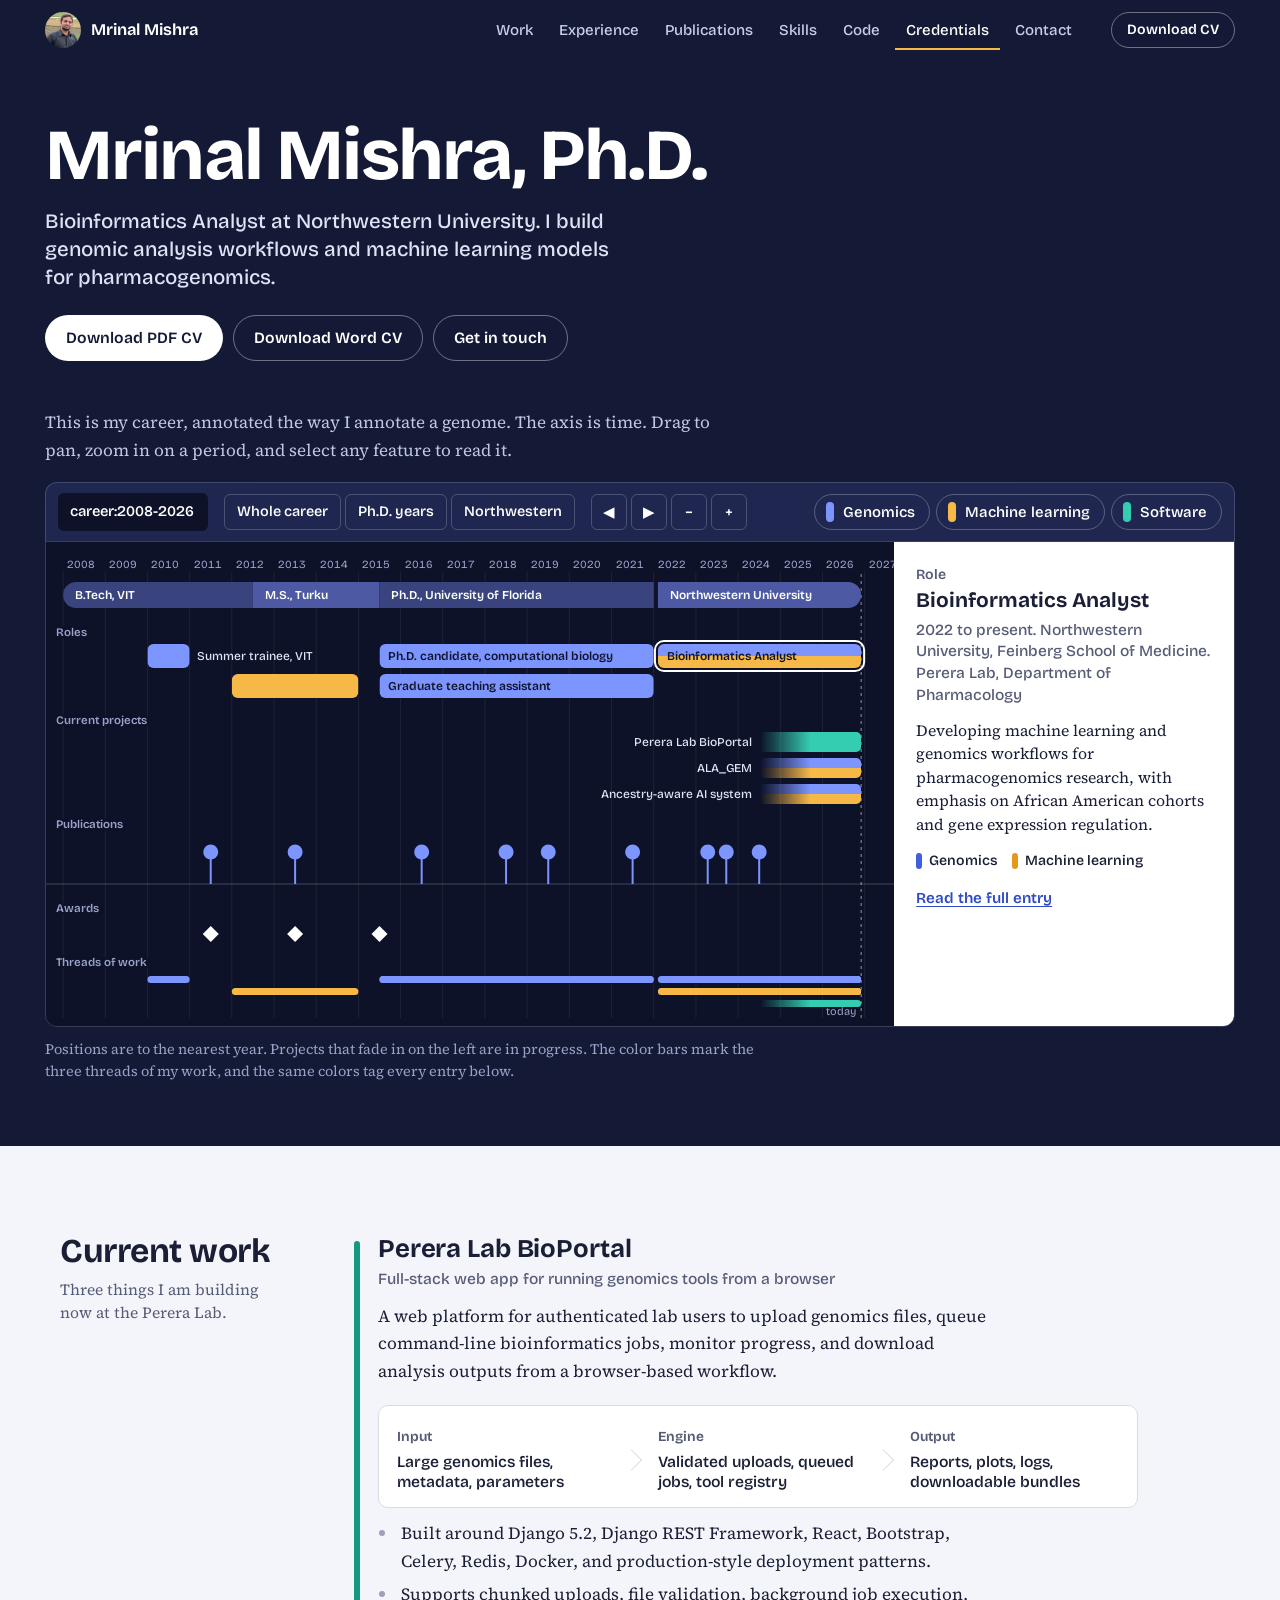
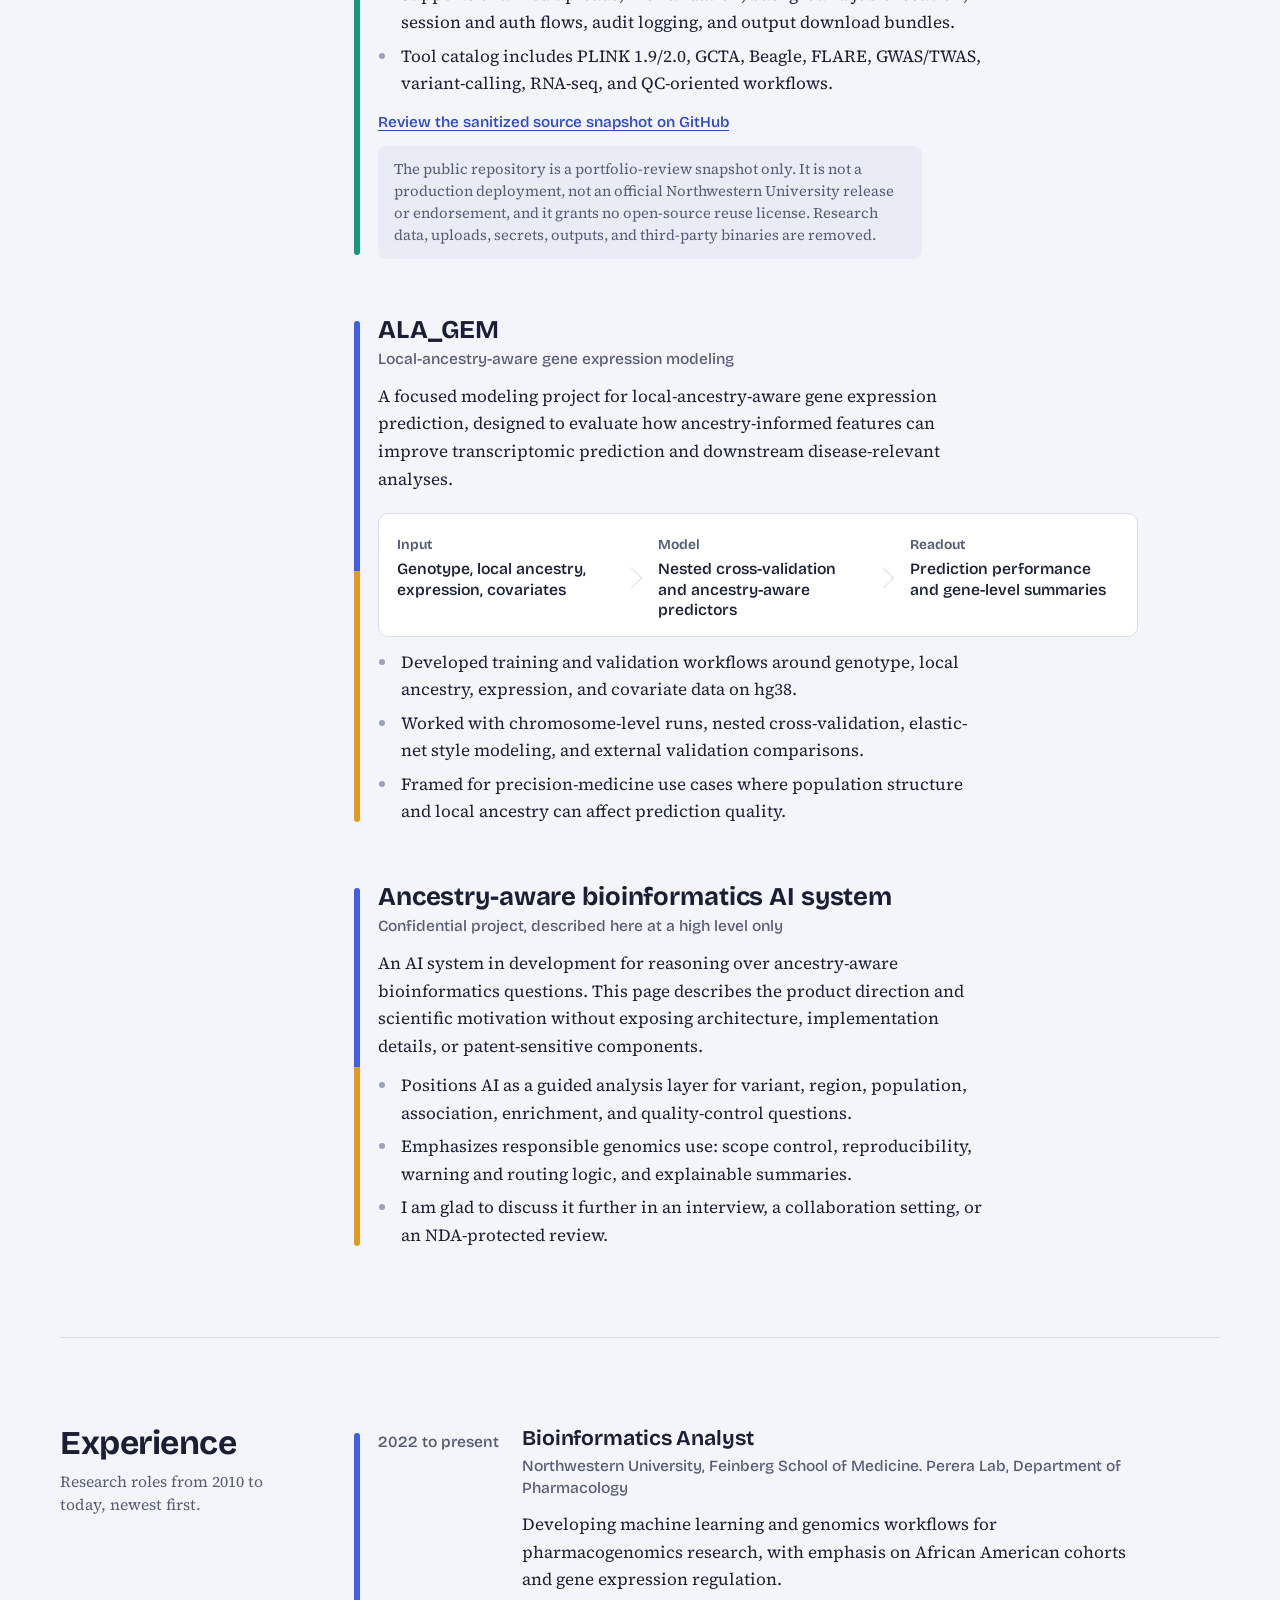
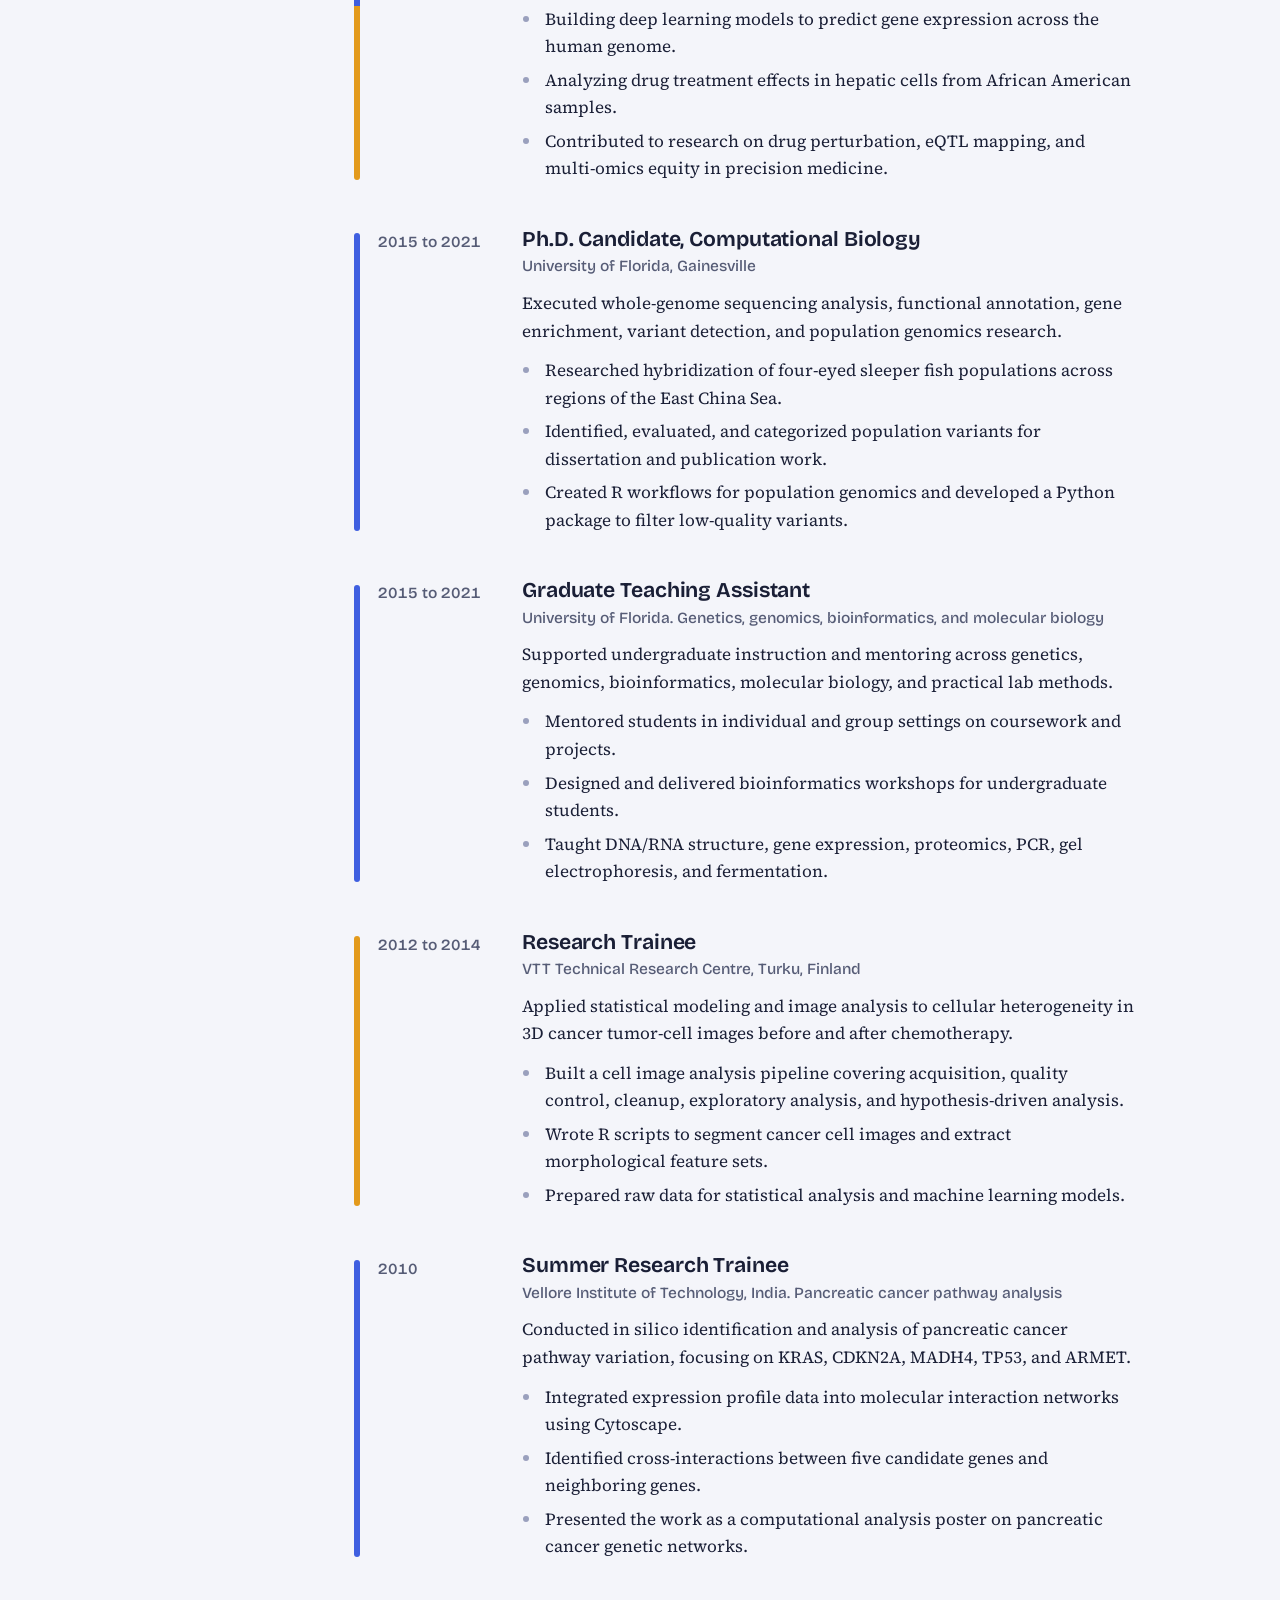
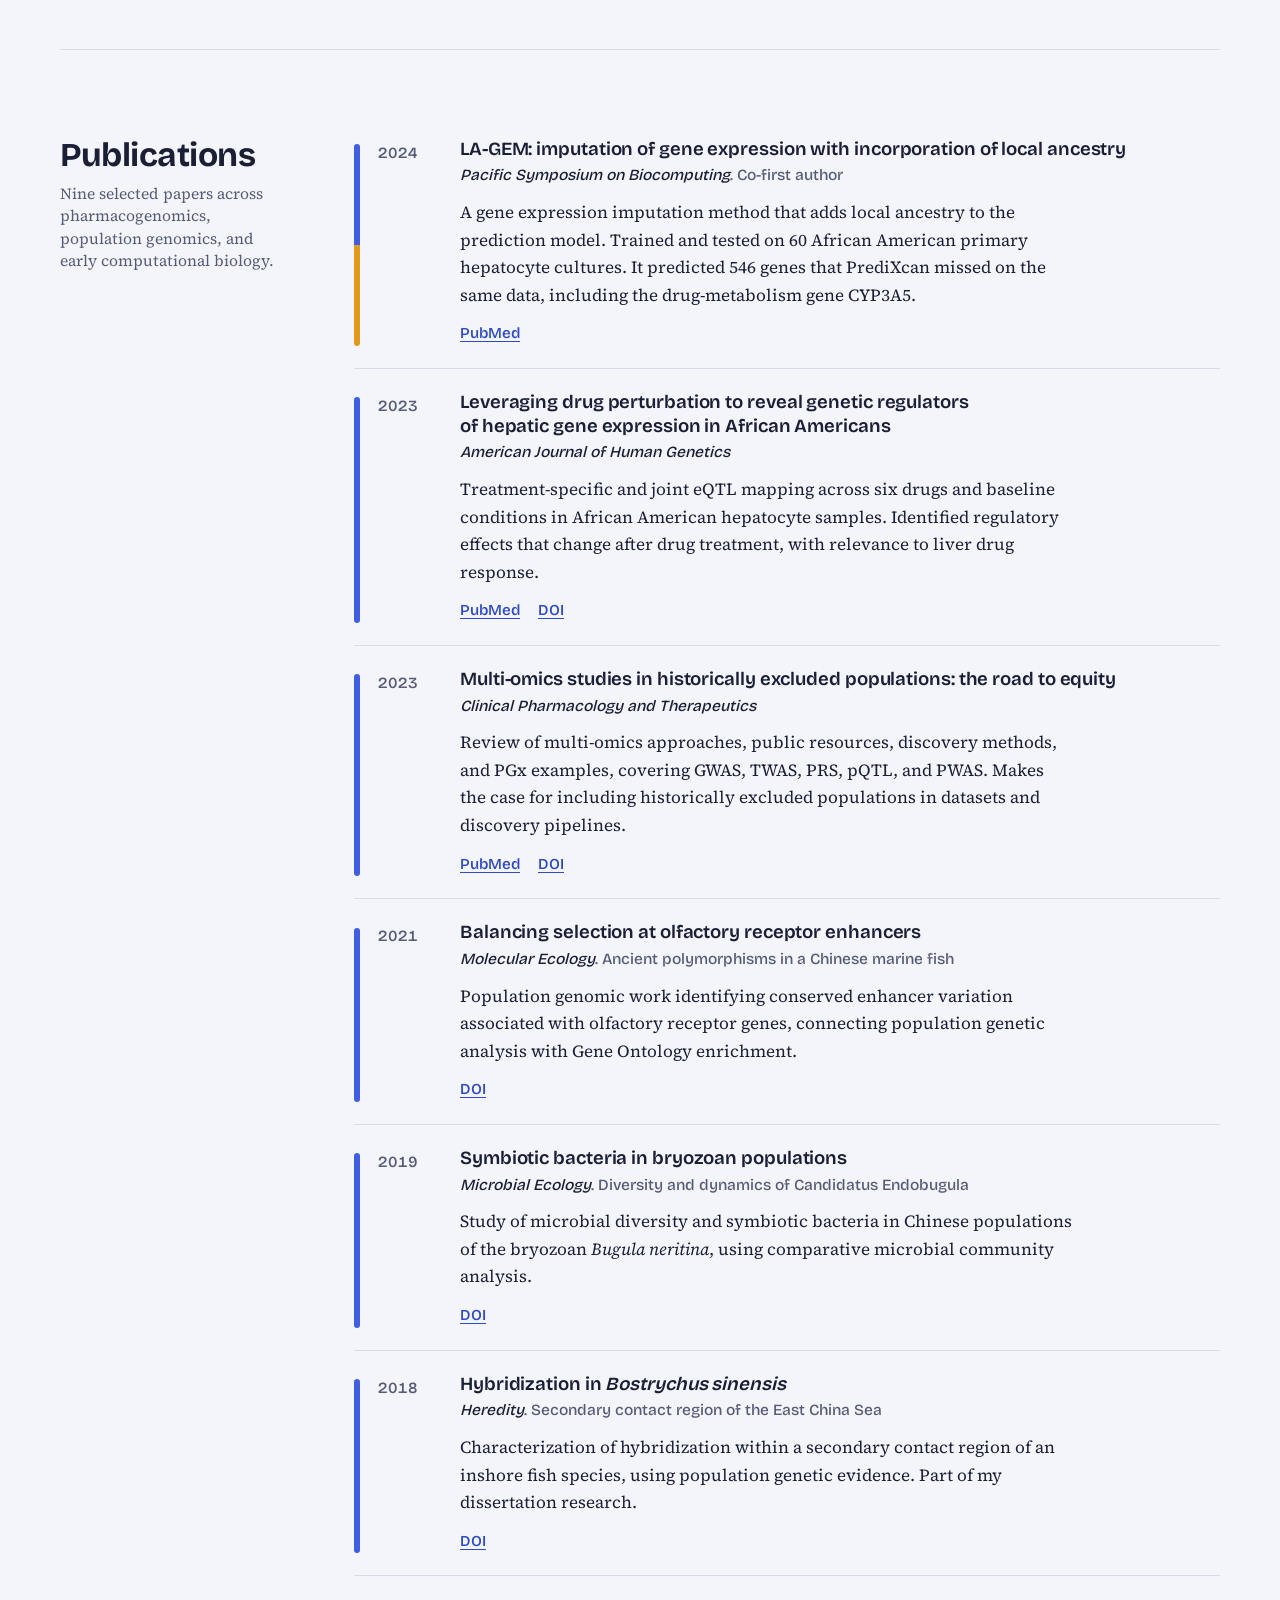
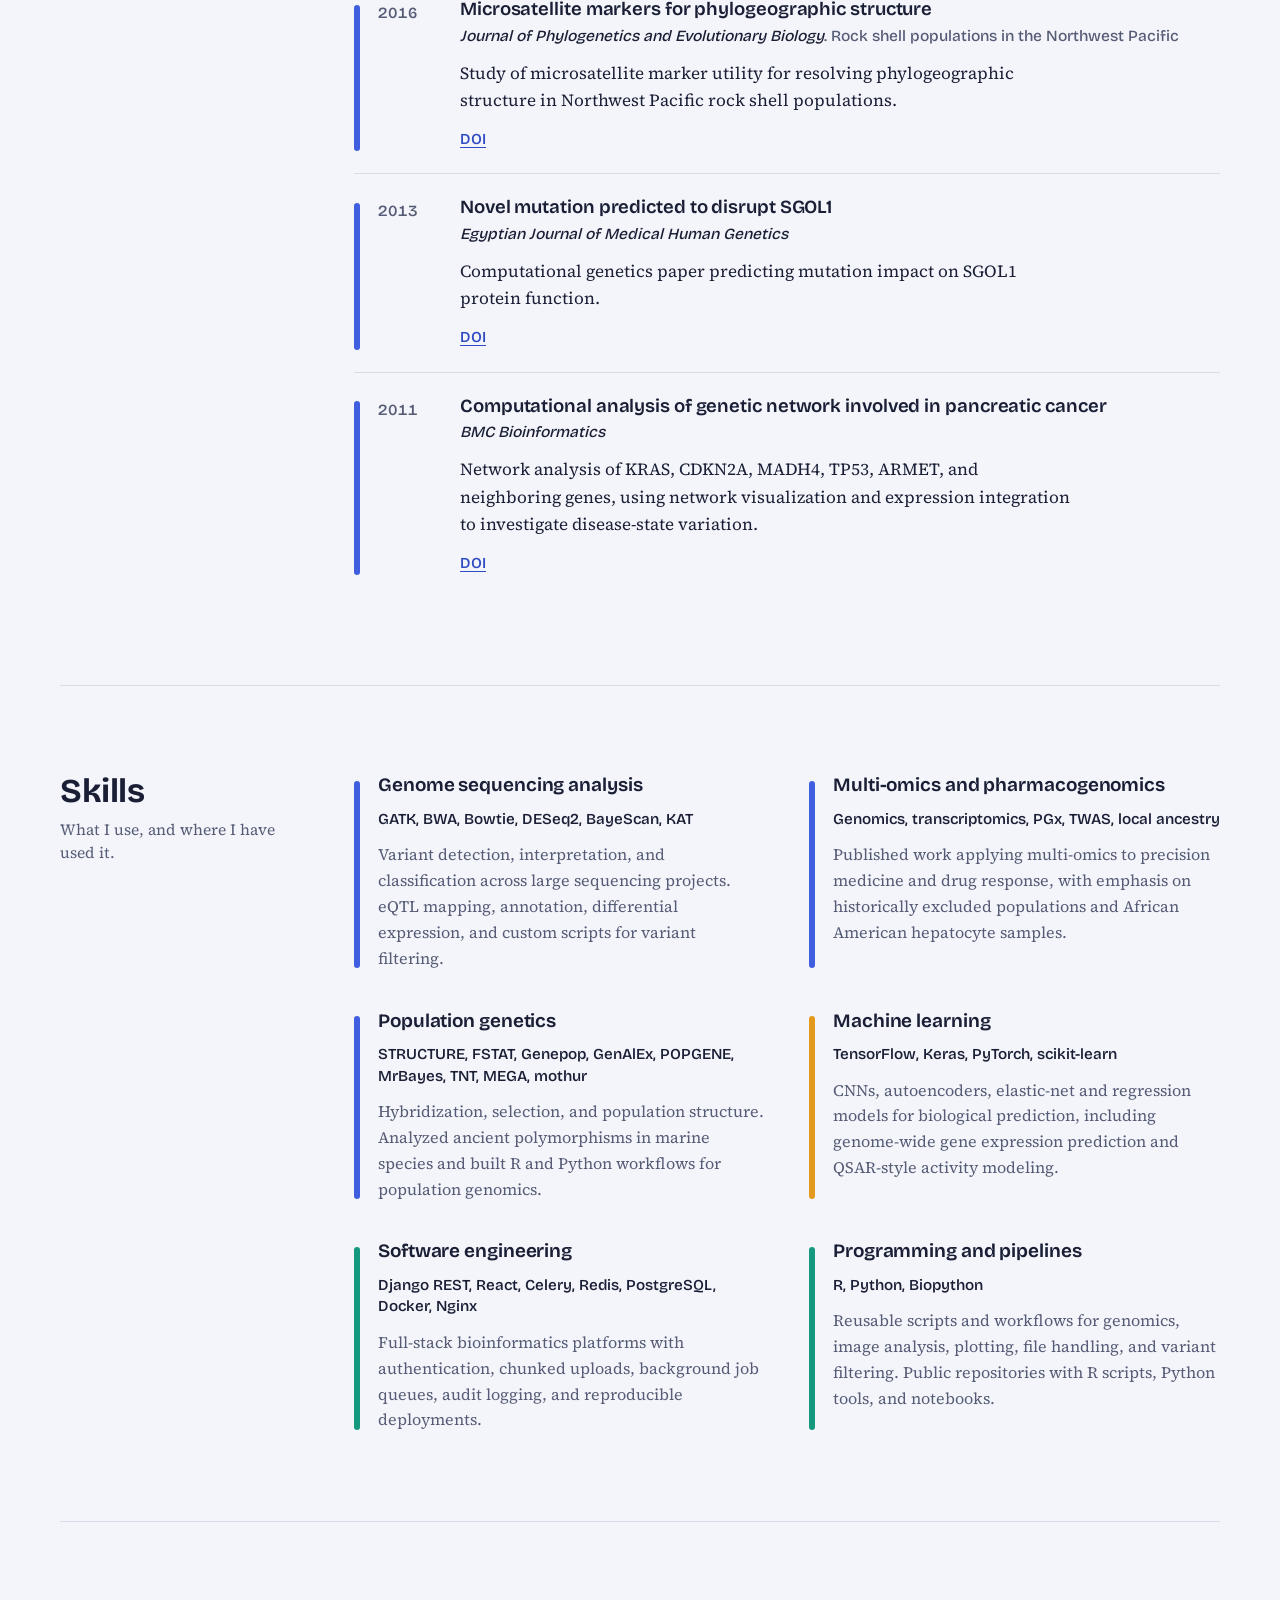
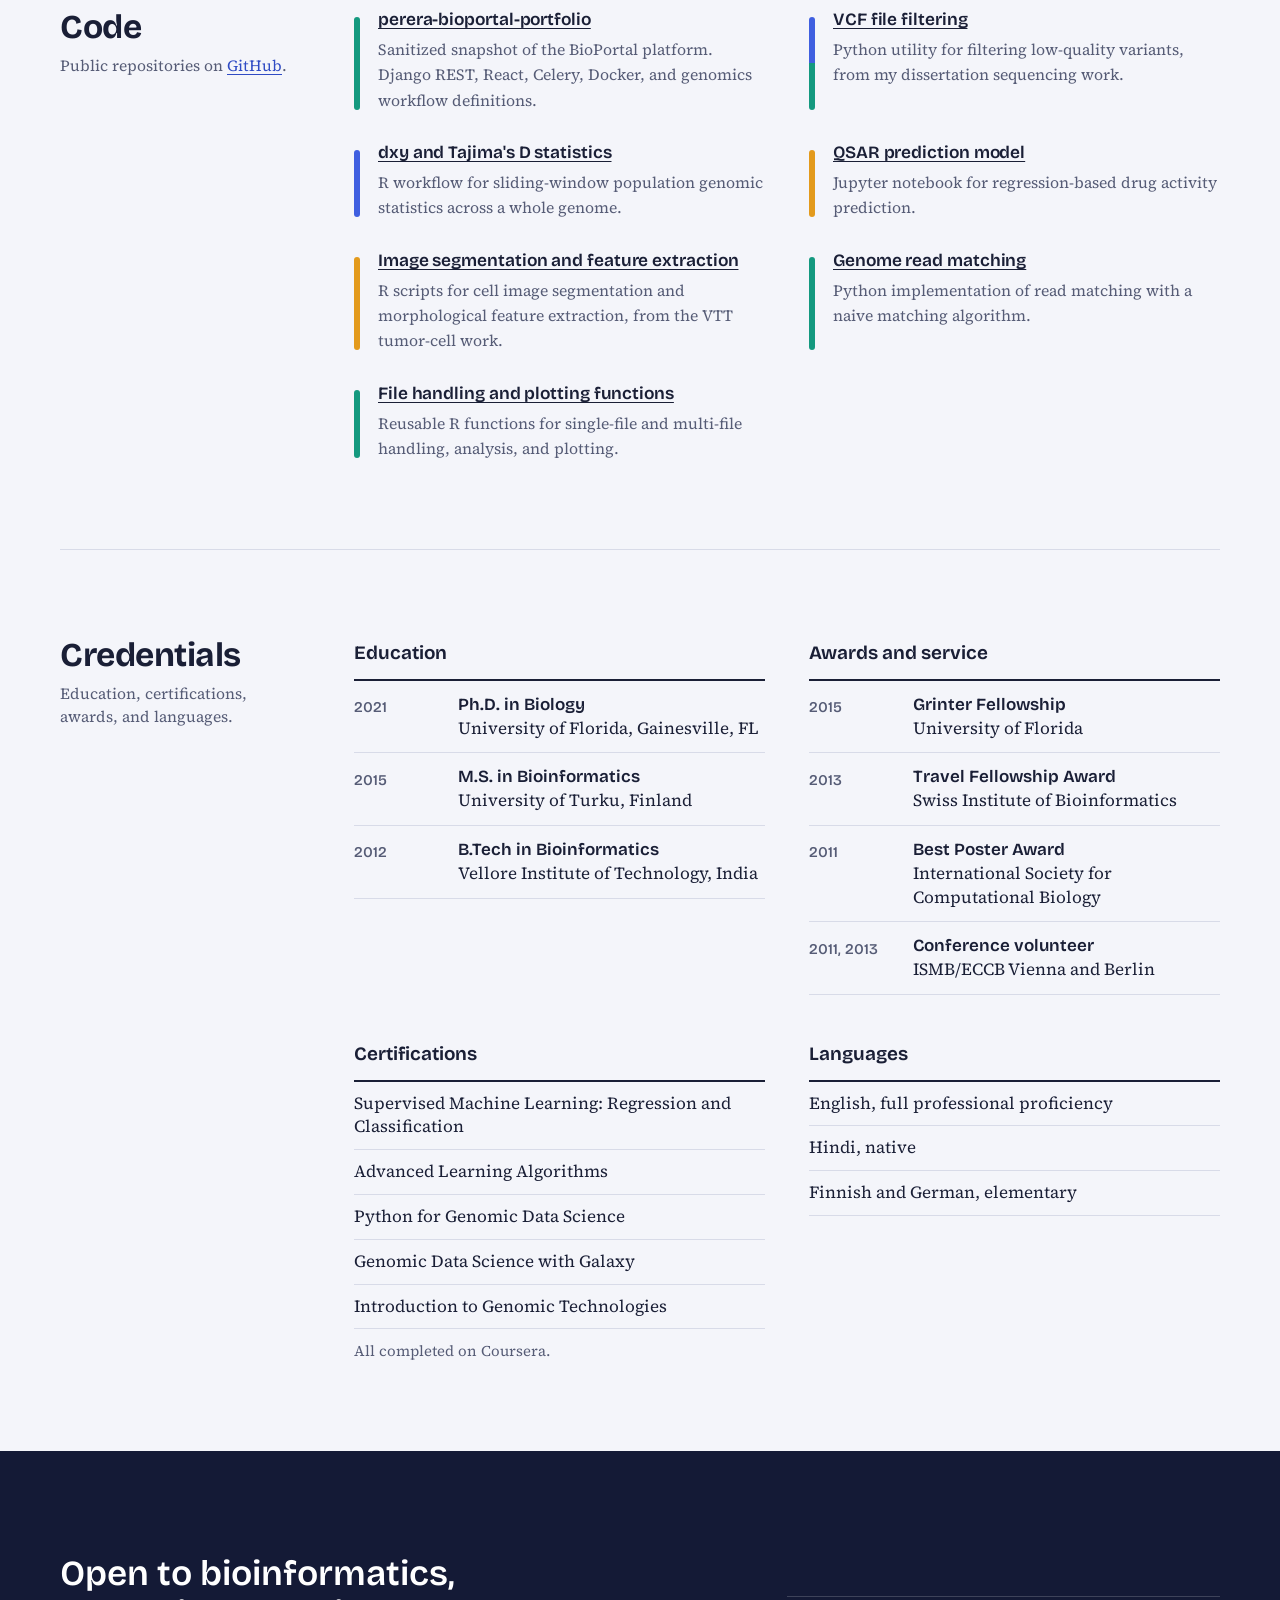
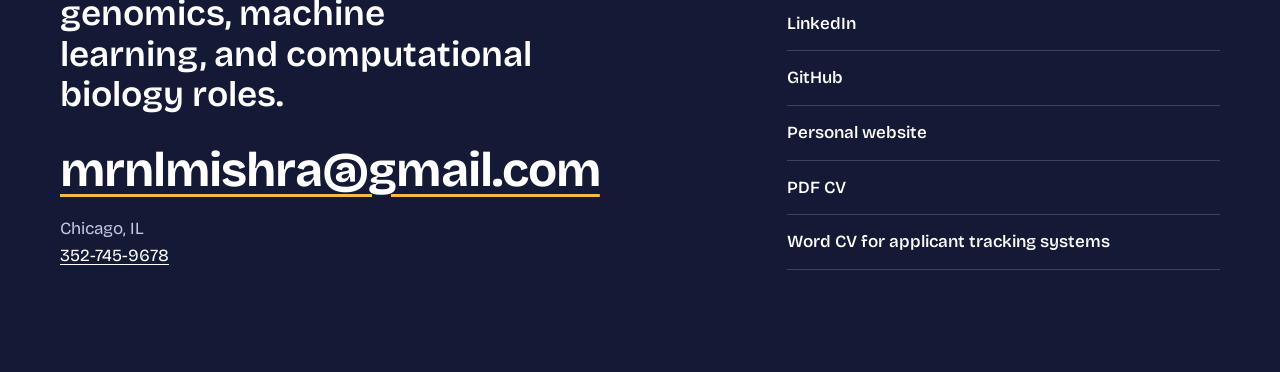
==== commit 287e73e7: "Add LA-GEM paper to publications and browser" ====
--- a/index.html
+++ b/index.html
@@ -12,8 +12,8 @@
     <meta property="og:url" content="https://mrimis.github.io/mrinal-interactive-cv/">
     <meta property="og:title" content="Mrinal Mishra, Ph.D. | Interactive Bioinformatics CV">
     <meta property="og:description" content="Bioinformatics Analyst in computational genomics, pharmacogenomics, machine learning, multi-omics, and reproducible genomic workflow development.">
-    <meta property="og:image" content="https://mrimis.github.io/mrinal-interactive-cv/assets/portfolio-thumbnail.png?v=20261112-browser">
-    <meta property="og:image:secure_url" content="https://mrimis.github.io/mrinal-interactive-cv/assets/portfolio-thumbnail.png?v=20261112-browser">
+    <meta property="og:image" content="https://mrimis.github.io/mrinal-interactive-cv/assets/portfolio-thumbnail.png?v=20261112-lagem">
+    <meta property="og:image:secure_url" content="https://mrimis.github.io/mrinal-interactive-cv/assets/portfolio-thumbnail.png?v=20261112-lagem">
     <meta property="og:image:type" content="image/png">
     <meta property="og:image:width" content="1200">
     <meta property="og:image:height" content="630">
@@ -21,11 +21,11 @@
     <meta name="twitter:card" content="summary_large_image">
     <meta name="twitter:title" content="Mrinal Mishra, Ph.D. | Interactive Bioinformatics CV">
     <meta name="twitter:description" content="Computational genomics, pharmacogenomics, machine learning, multi-omics, and reproducible genomic workflow development.">
-    <meta name="twitter:image" content="https://mrimis.github.io/mrinal-interactive-cv/assets/portfolio-thumbnail.png?v=20261112-browser">
+    <meta name="twitter:image" content="https://mrimis.github.io/mrinal-interactive-cv/assets/portfolio-thumbnail.png?v=20261112-lagem">
     <meta name="twitter:image:alt" content="Portfolio thumbnail for Mrinal Mishra, Ph.D., Bioinformatics Analyst.">
     <link rel="icon" href="data:image/svg+xml,%3Csvg xmlns='http://www.w3.org/2000/svg' viewBox='0 0 32 32'%3E%3Crect width='32' height='32' rx='7' fill='%23141a36'/%3E%3Crect x='8' y='5' width='6' height='22' rx='3' fill='%237d95ff'/%3E%3Crect x='8' y='14' width='6' height='7' fill='%23f6b948'/%3E%3Crect x='18' y='9' width='6' height='18' rx='3' fill='%2335cdb2'/%3E%3Crect x='18' y='15' width='6' height='6' fill='%237d95ff'/%3E%3C/svg%3E">
     <link rel="preload" href="assets/fonts/bricolage-grotesque-latin-wght-normal.woff2" as="font" type="font/woff2" crossorigin>
-    <link rel="stylesheet" href="styles.css?v=20261112-browser">
+    <link rel="stylesheet" href="styles.css?v=20261112-lagem">
   </head>
   <body>
     <a class="skip" href="#work">Skip to content</a>
@@ -243,9 +243,19 @@
       <section class="band" id="publications" aria-labelledby="pub-h">
         <div class="band-head">
           <h2 id="pub-h">Publications</h2>
-          <p>Eight selected papers across pharmacogenomics, population genomics, and early computational biology.</p>
+          <p>Nine selected papers across pharmacogenomics, population genomics, and early computational biology.</p>
         </div>
         <div class="band-body pubs">
+          <article id="pub-2024" class="entry pub" data-t="g m">
+            <p class="when">2024</p>
+            <div>
+              <h3>LA-GEM: imputation of gene expression with incorporation of local ancestry</h3>
+              <p class="sub"><cite>Pacific Symposium on Biocomputing</cite>. Co-first author</p>
+              <p>A gene expression imputation method that adds local ancestry to the prediction model. Trained and tested on 60 African American primary hepatocyte cultures. It predicted 546 genes that PrediXcan missed on the same data, including the drug-metabolism gene CYP3A5.</p>
+              <p class="links"><a href="https://pubmed.ncbi.nlm.nih.gov/38160291/" target="_blank" rel="noreferrer">PubMed</a></p>
+            </div>
+          </article>
+
           <article id="pub-2023a" class="entry pub" data-t="g">
             <p class="when">2023</p>
             <div>
@@ -462,7 +472,7 @@
           <p class="contact-meta">Chicago, IL<br><a href="tel:+13527459678">352-745-9678</a></p>
         </div>
         <ul class="contact-links">
-          <li><a href="https://www.linkedin.com/in/mrinal-mishra-profile/" target="_blank" rel="noreferrer">LinkedIn</a></li>
+          <li><a href="https://www.linkedin.com/in/mrinal-mishra-pgx/" target="_blank" rel="noreferrer">LinkedIn</a></li>
           <li><a href="https://github.com/mrimis" target="_blank" rel="noreferrer">GitHub</a></li>
           <li><a href="https://mrinalmishra.mystrikingly.com/" target="_blank" rel="noreferrer">Personal website</a></li>
           <li><a href="downloads/Mrinal_Mishra_CV.pdf">PDF CV</a></li>
@@ -471,6 +481,6 @@
       </div>
     </footer>
 
-    <script src="app.js?v=20261112-browser"></script>
+    <script src="app.js?v=20261112-lagem"></script>
   </body>
 </html>
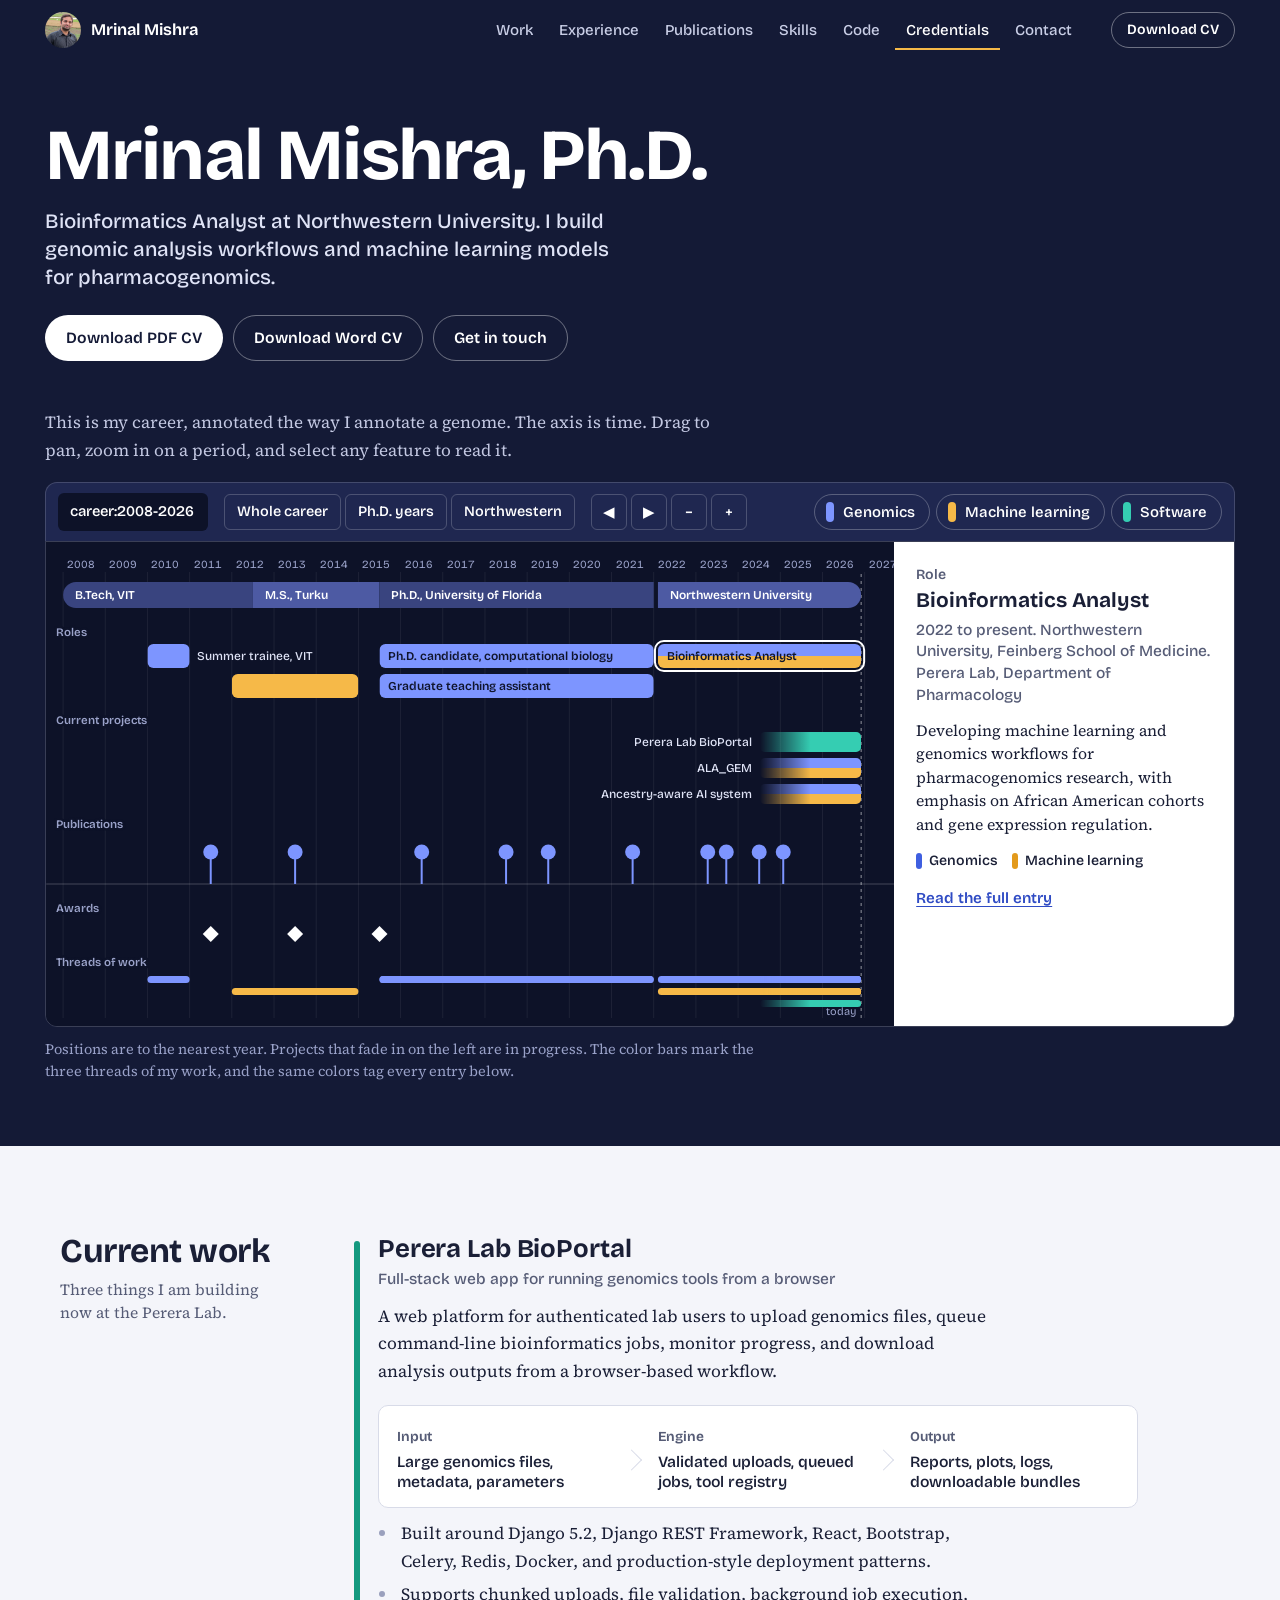
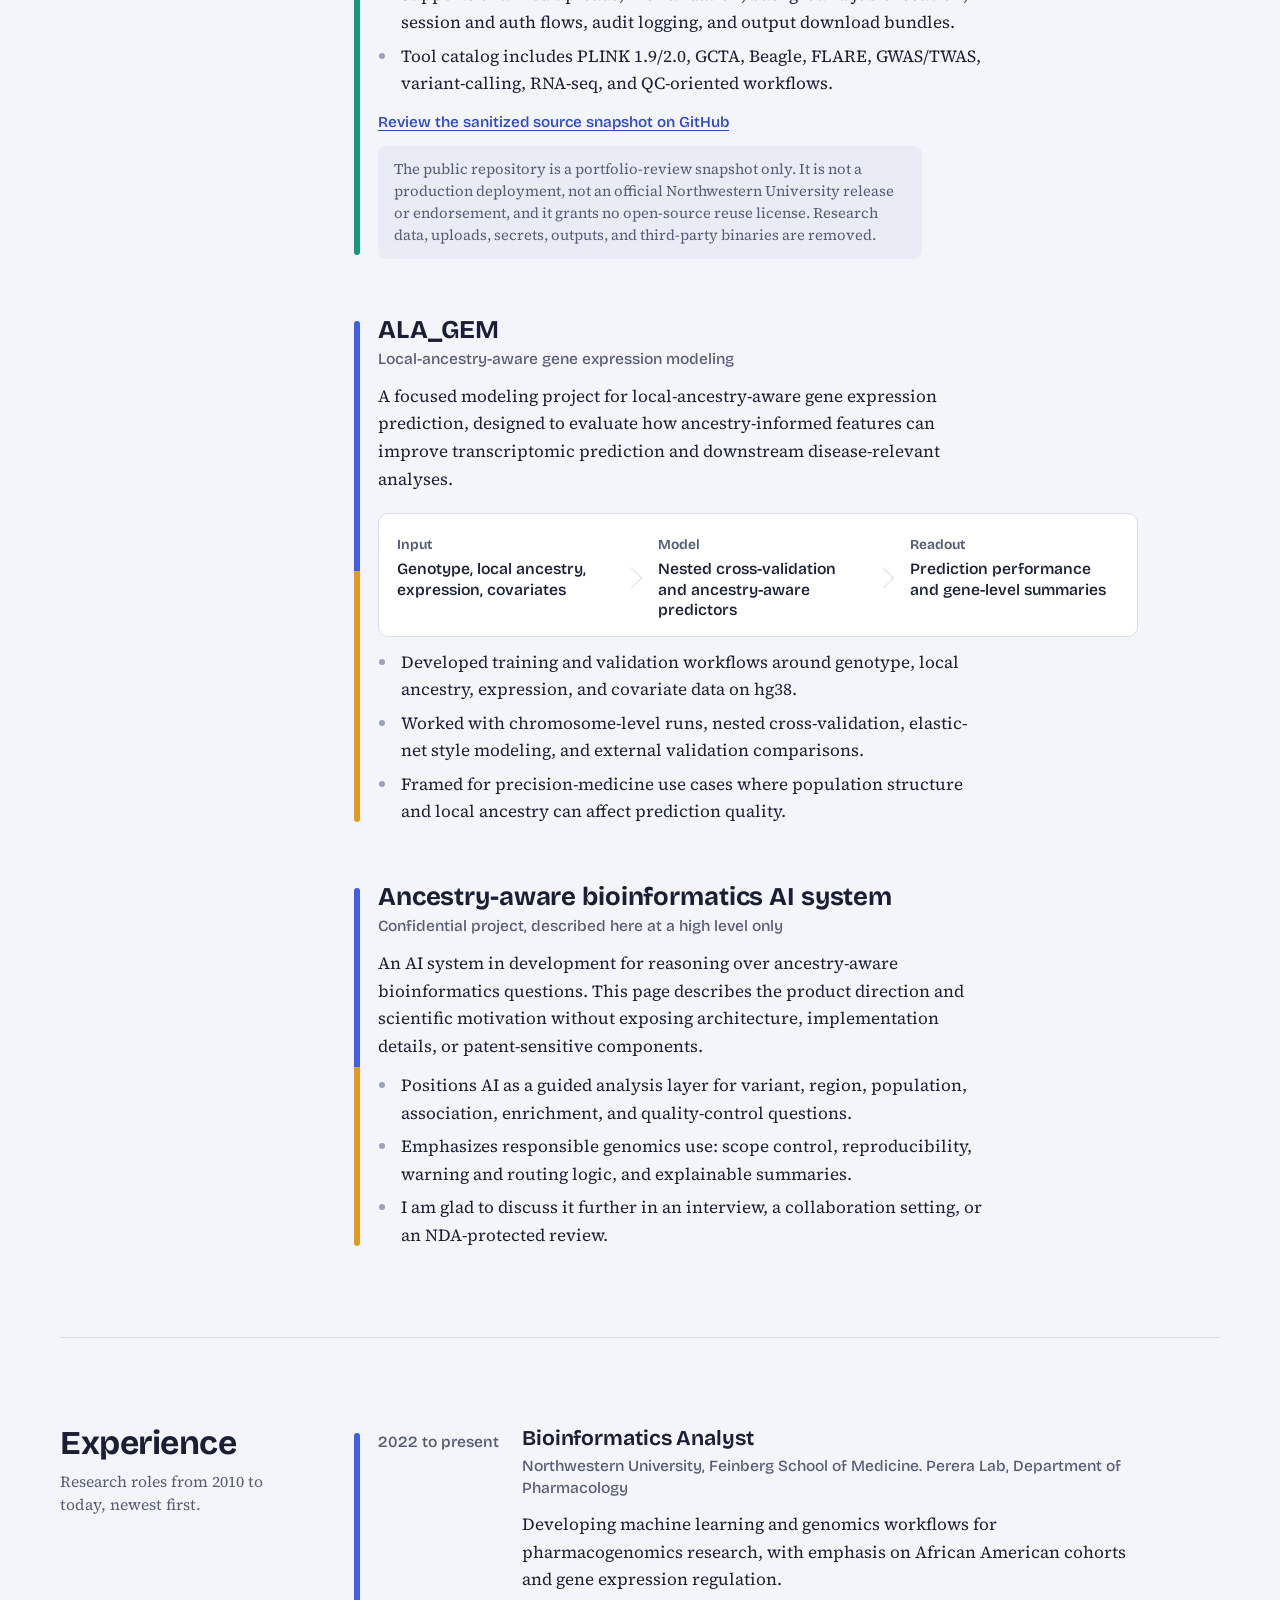
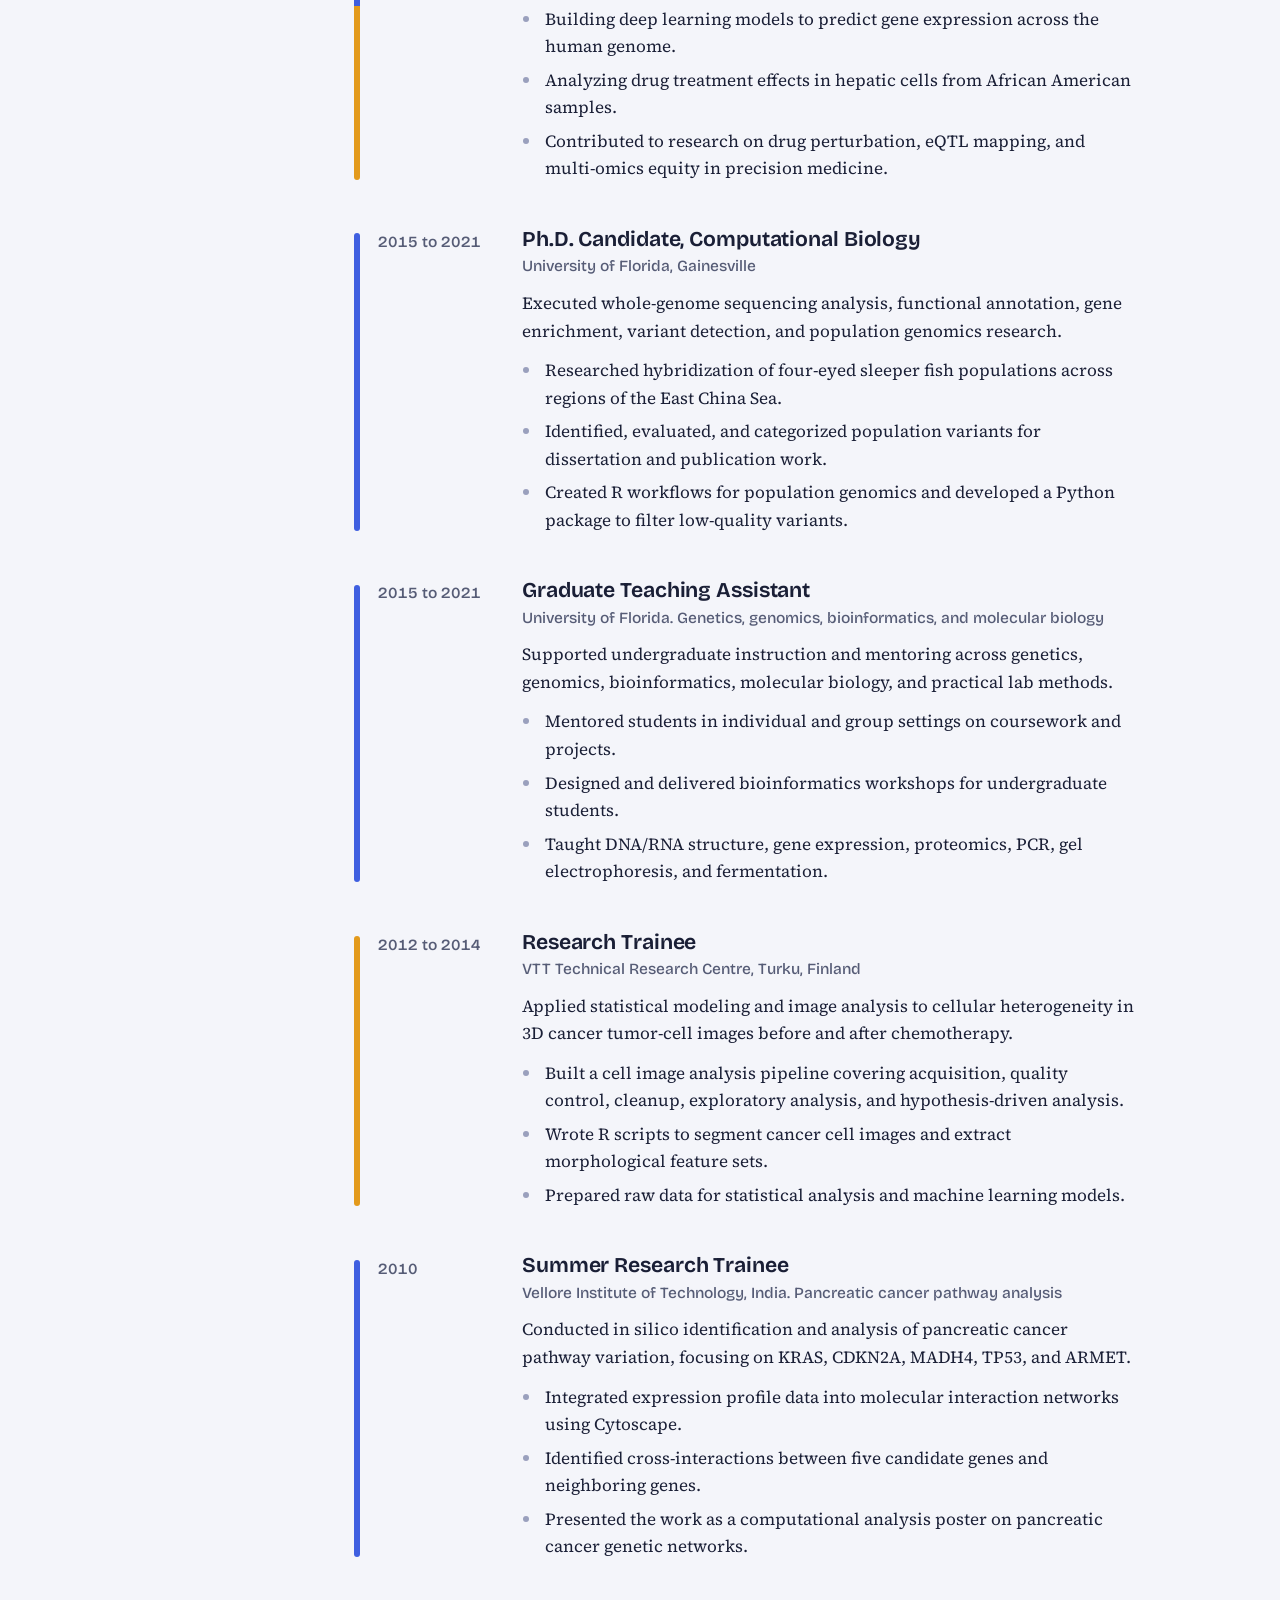
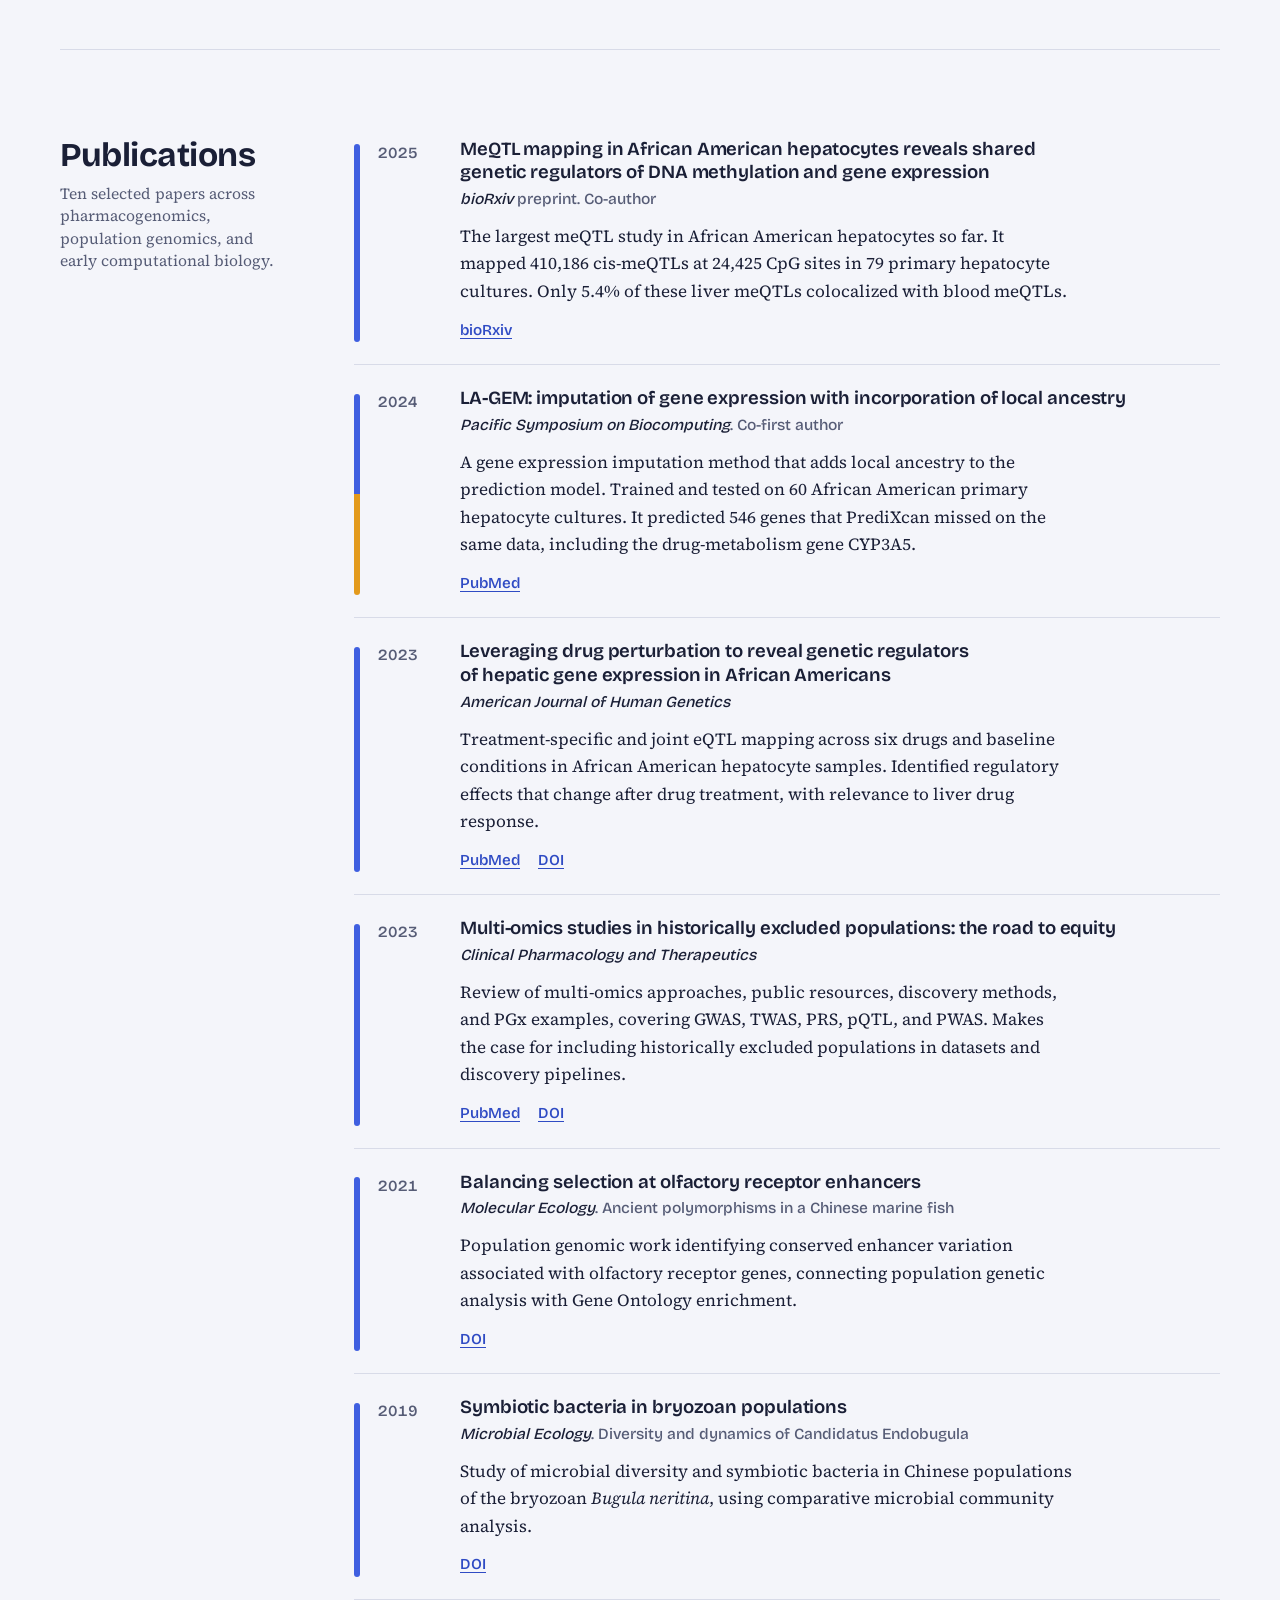
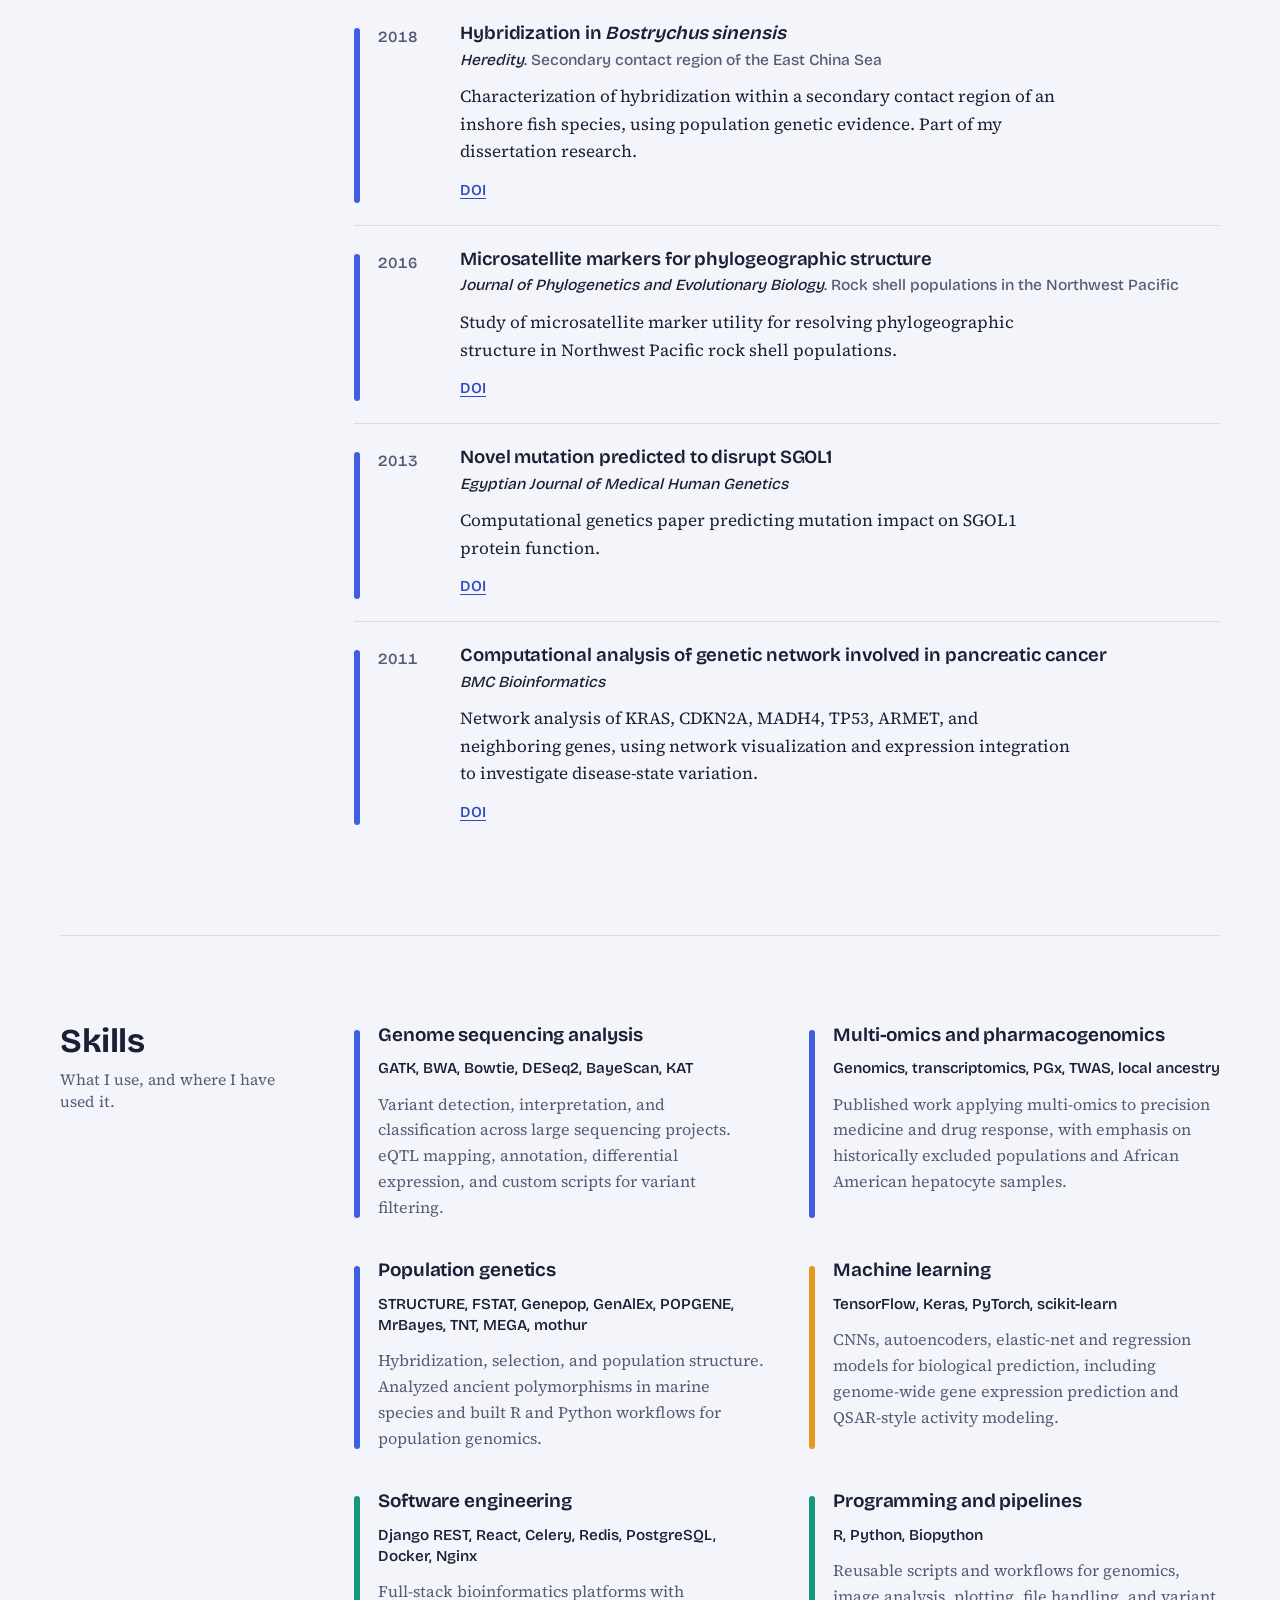
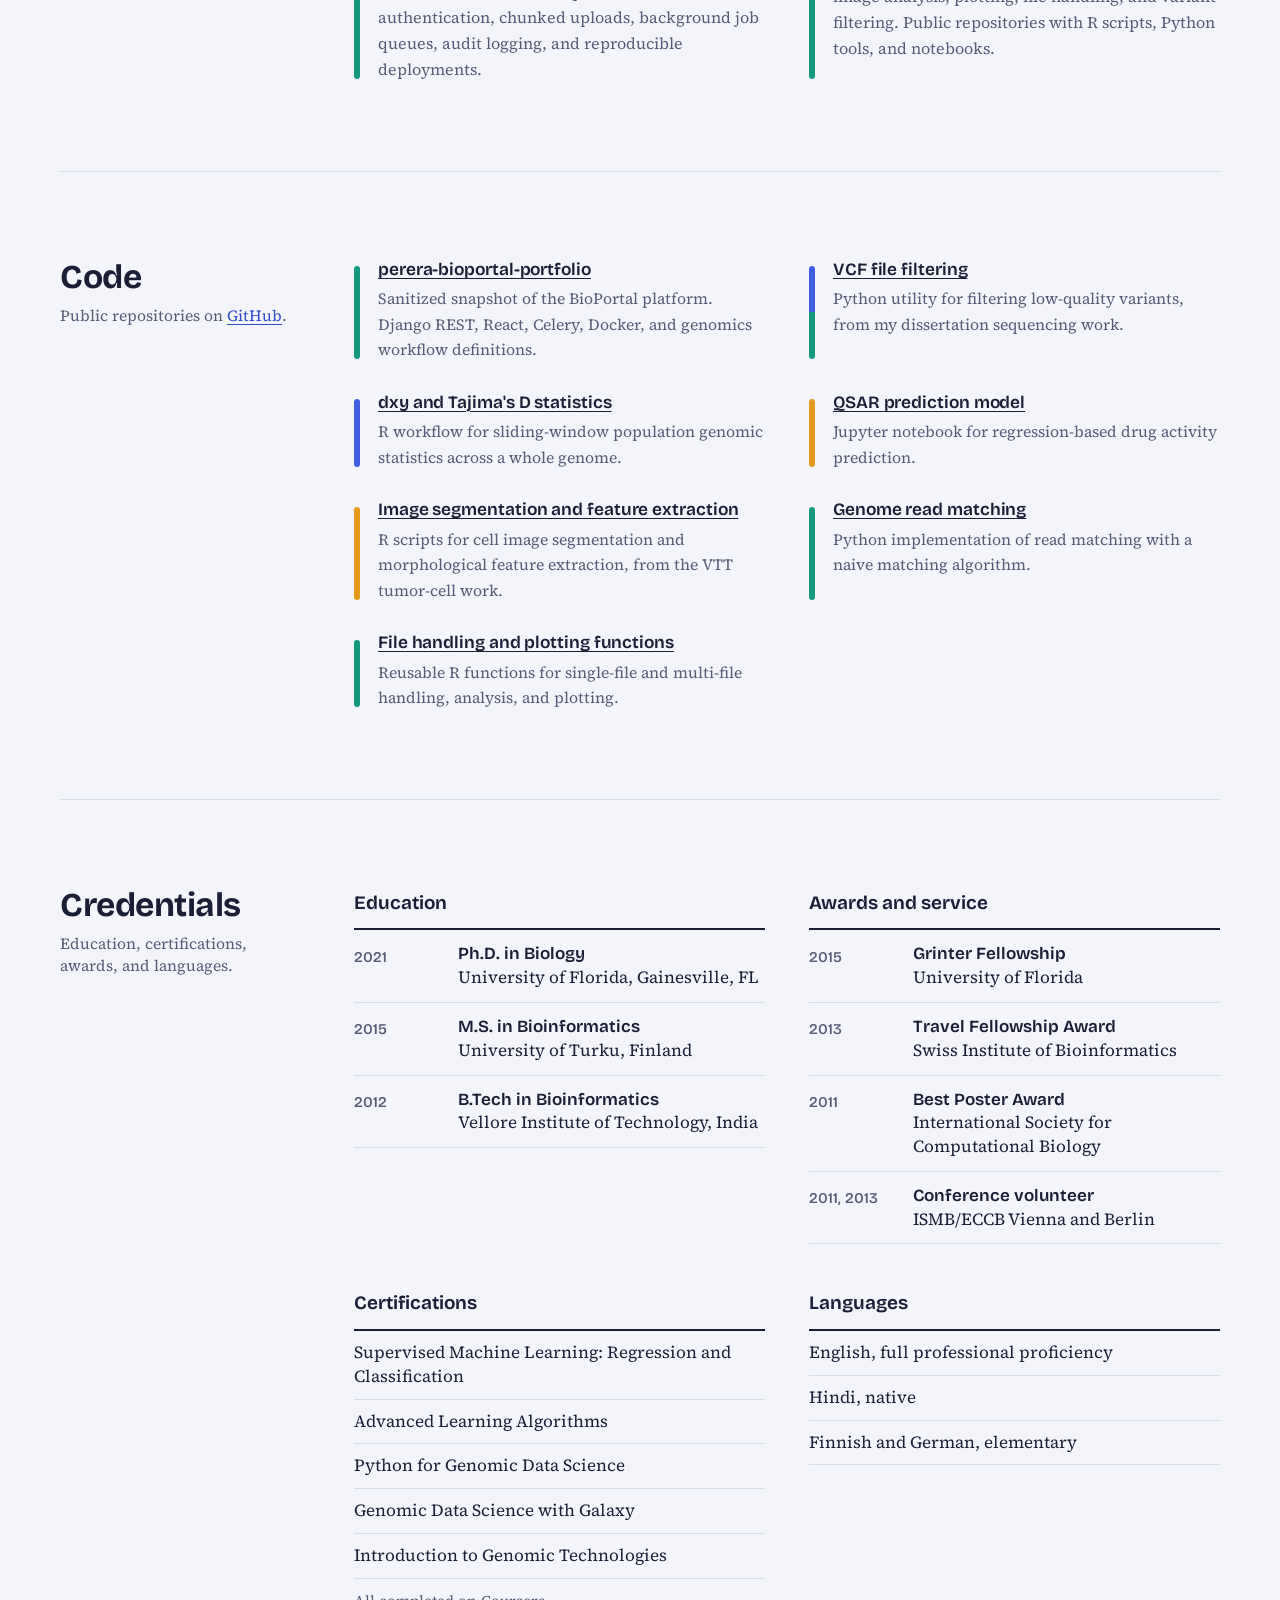
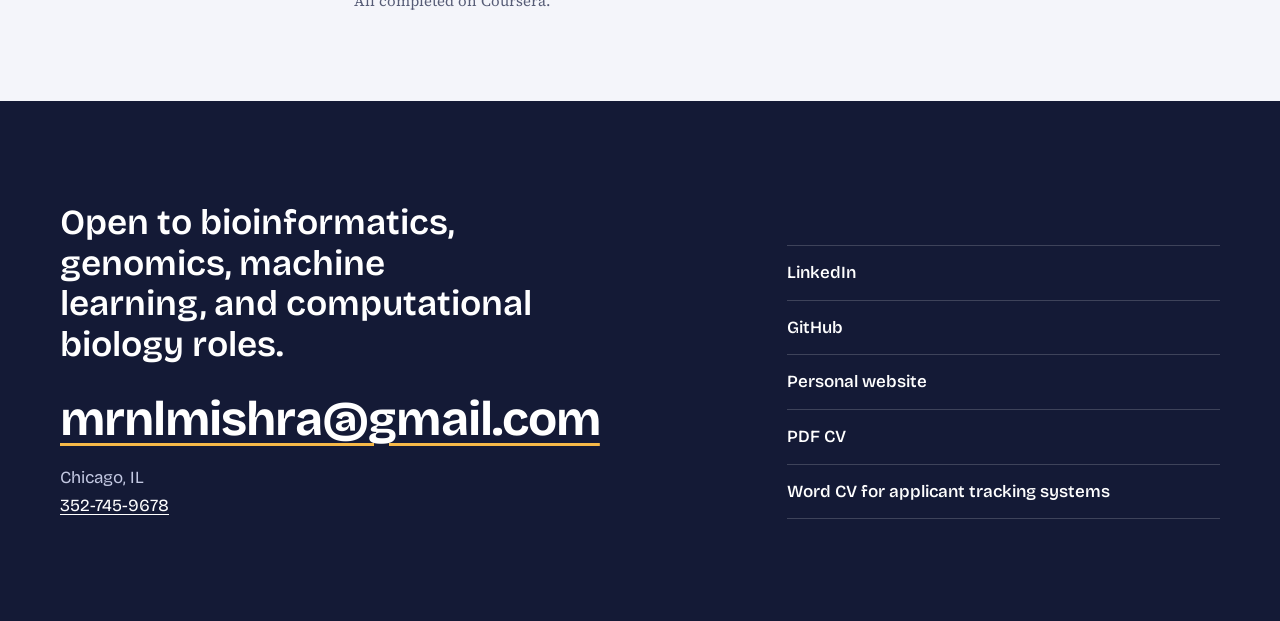
==== commit dc446623: "Add meQTL preprint and fix overlapping journal labels Co-Authored-By: Claude Fable 5.2 <noreply@anth" ====
--- a/index.html
+++ b/index.html
@@ -12,8 +12,8 @@
     <meta property="og:url" content="https://mrimis.github.io/mrinal-interactive-cv/">
     <meta property="og:title" content="Mrinal Mishra, Ph.D. | Interactive Bioinformatics CV">
     <meta property="og:description" content="Bioinformatics Analyst in computational genomics, pharmacogenomics, machine learning, multi-omics, and reproducible genomic workflow development.">
-    <meta property="og:image" content="https://mrimis.github.io/mrinal-interactive-cv/assets/portfolio-thumbnail.png?v=20261112-lagem">
-    <meta property="og:image:secure_url" content="https://mrimis.github.io/mrinal-interactive-cv/assets/portfolio-thumbnail.png?v=20261112-lagem">
+    <meta property="og:image" content="https://mrimis.github.io/mrinal-interactive-cv/assets/portfolio-thumbnail.png?v=20261112-meqtl">
+    <meta property="og:image:secure_url" content="https://mrimis.github.io/mrinal-interactive-cv/assets/portfolio-thumbnail.png?v=20261112-meqtl">
     <meta property="og:image:type" content="image/png">
     <meta property="og:image:width" content="1200">
     <meta property="og:image:height" content="630">
@@ -21,11 +21,11 @@
     <meta name="twitter:card" content="summary_large_image">
     <meta name="twitter:title" content="Mrinal Mishra, Ph.D. | Interactive Bioinformatics CV">
     <meta name="twitter:description" content="Computational genomics, pharmacogenomics, machine learning, multi-omics, and reproducible genomic workflow development.">
-    <meta name="twitter:image" content="https://mrimis.github.io/mrinal-interactive-cv/assets/portfolio-thumbnail.png?v=20261112-lagem">
+    <meta name="twitter:image" content="https://mrimis.github.io/mrinal-interactive-cv/assets/portfolio-thumbnail.png?v=20261112-meqtl">
     <meta name="twitter:image:alt" content="Portfolio thumbnail for Mrinal Mishra, Ph.D., Bioinformatics Analyst.">
     <link rel="icon" href="data:image/svg+xml,%3Csvg xmlns='http://www.w3.org/2000/svg' viewBox='0 0 32 32'%3E%3Crect width='32' height='32' rx='7' fill='%23141a36'/%3E%3Crect x='8' y='5' width='6' height='22' rx='3' fill='%237d95ff'/%3E%3Crect x='8' y='14' width='6' height='7' fill='%23f6b948'/%3E%3Crect x='18' y='9' width='6' height='18' rx='3' fill='%2335cdb2'/%3E%3Crect x='18' y='15' width='6' height='6' fill='%237d95ff'/%3E%3C/svg%3E">
     <link rel="preload" href="assets/fonts/bricolage-grotesque-latin-wght-normal.woff2" as="font" type="font/woff2" crossorigin>
-    <link rel="stylesheet" href="styles.css?v=20261112-lagem">
+    <link rel="stylesheet" href="styles.css?v=20261112-meqtl">
   </head>
   <body>
     <a class="skip" href="#work">Skip to content</a>
@@ -243,9 +243,18 @@
       <section class="band" id="publications" aria-labelledby="pub-h">
         <div class="band-head">
           <h2 id="pub-h">Publications</h2>
-          <p>Nine selected papers across pharmacogenomics, population genomics, and early computational biology.</p>
+          <p>Ten selected papers across pharmacogenomics, population genomics, and early computational biology.</p>
         </div>
         <div class="band-body pubs">
+          <article id="pub-2025" class="entry pub" data-t="g">
+            <p class="when">2025</p>
+            <div>
+              <h3>MeQTL mapping in African American hepatocytes reveals shared genetic regulators of DNA methylation and gene expression</h3>
+              <p class="sub"><cite>bioRxiv</cite> preprint. Co-author</p>
+              <p>The largest meQTL study in African American hepatocytes so far. It mapped 410,186 cis-meQTLs at 24,425 CpG sites in 79 primary hepatocyte cultures. Only 5.4% of these liver meQTLs colocalized with blood meQTLs.</p>
+              <p class="links"><a href="https://doi.org/10.1101/2025.01.23.634506" target="_blank" rel="noreferrer">bioRxiv</a></p>
+            </div>
+          </article>
           <article id="pub-2024" class="entry pub" data-t="g m">
             <p class="when">2024</p>
             <div>
@@ -481,6 +490,6 @@
       </div>
     </footer>
 
-    <script src="app.js?v=20261112-lagem"></script>
+    <script src="app.js?v=20261112-meqtl"></script>
   </body>
 </html>
